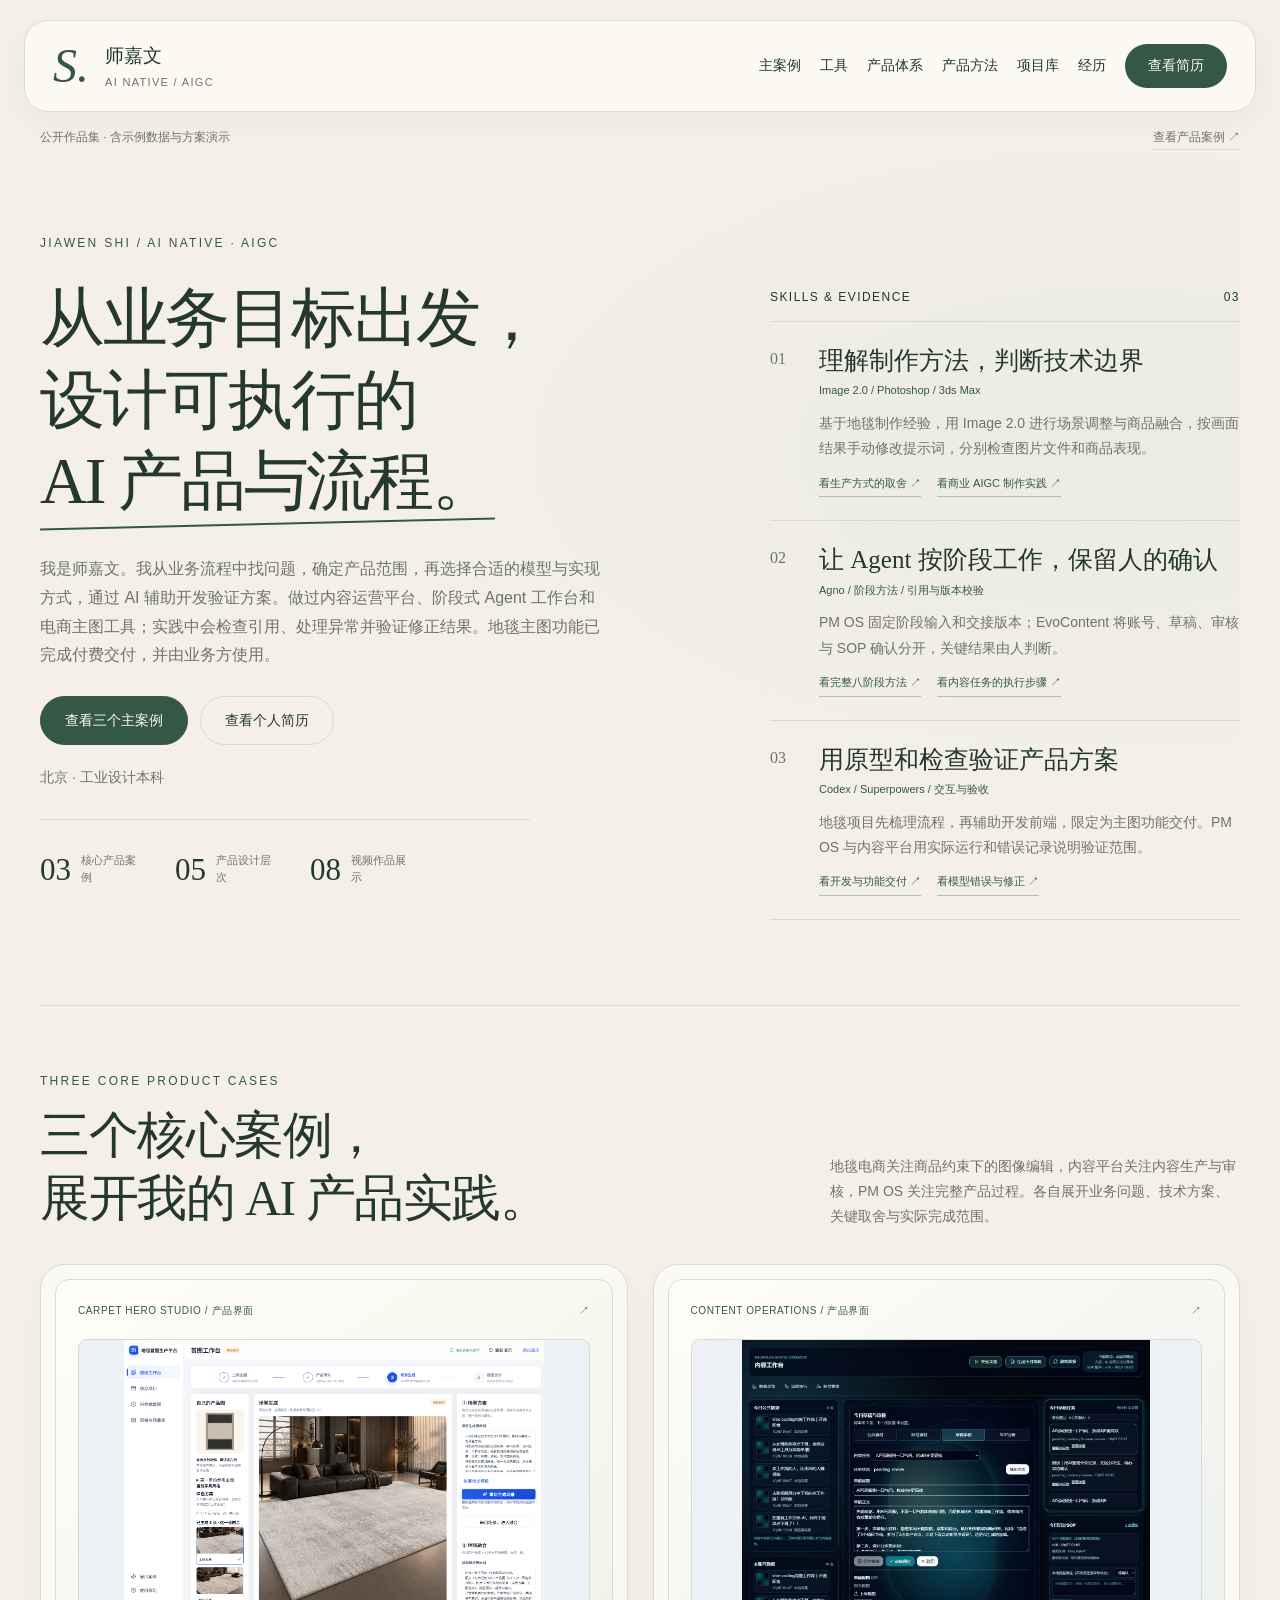
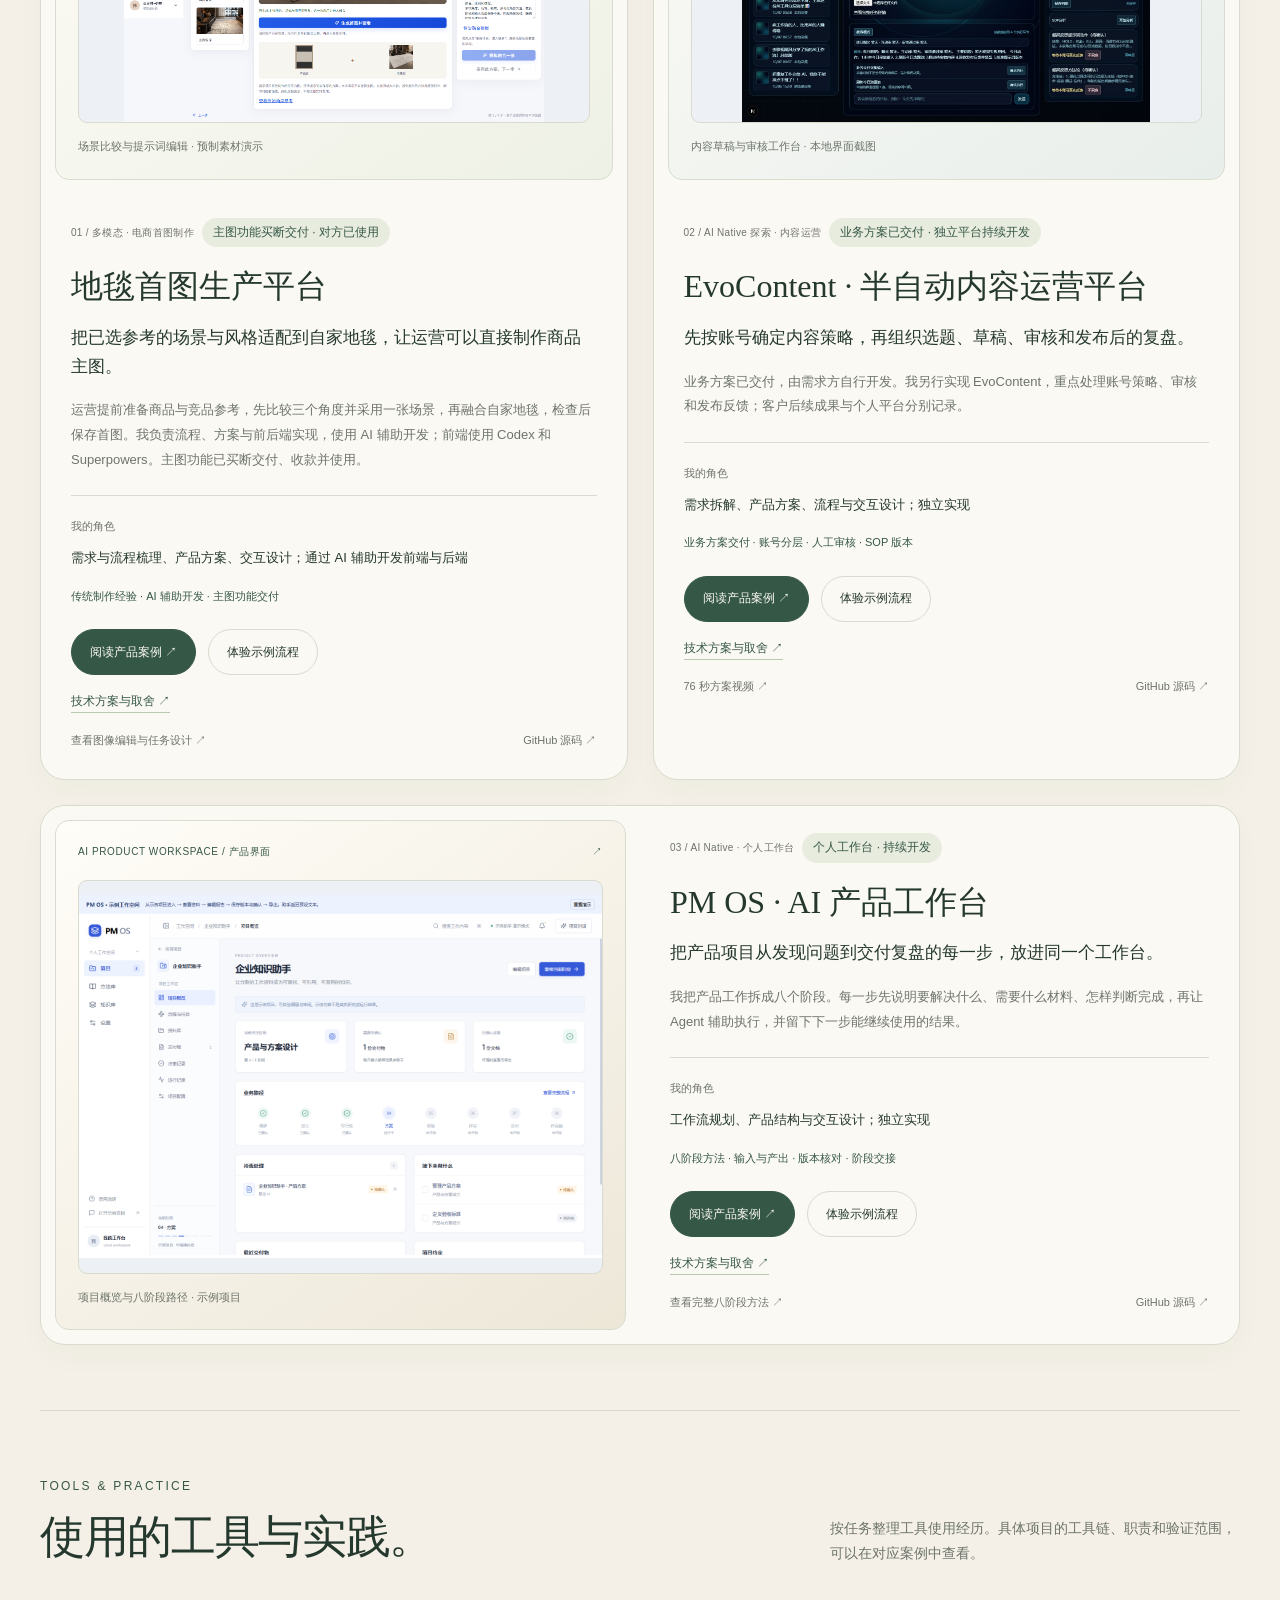
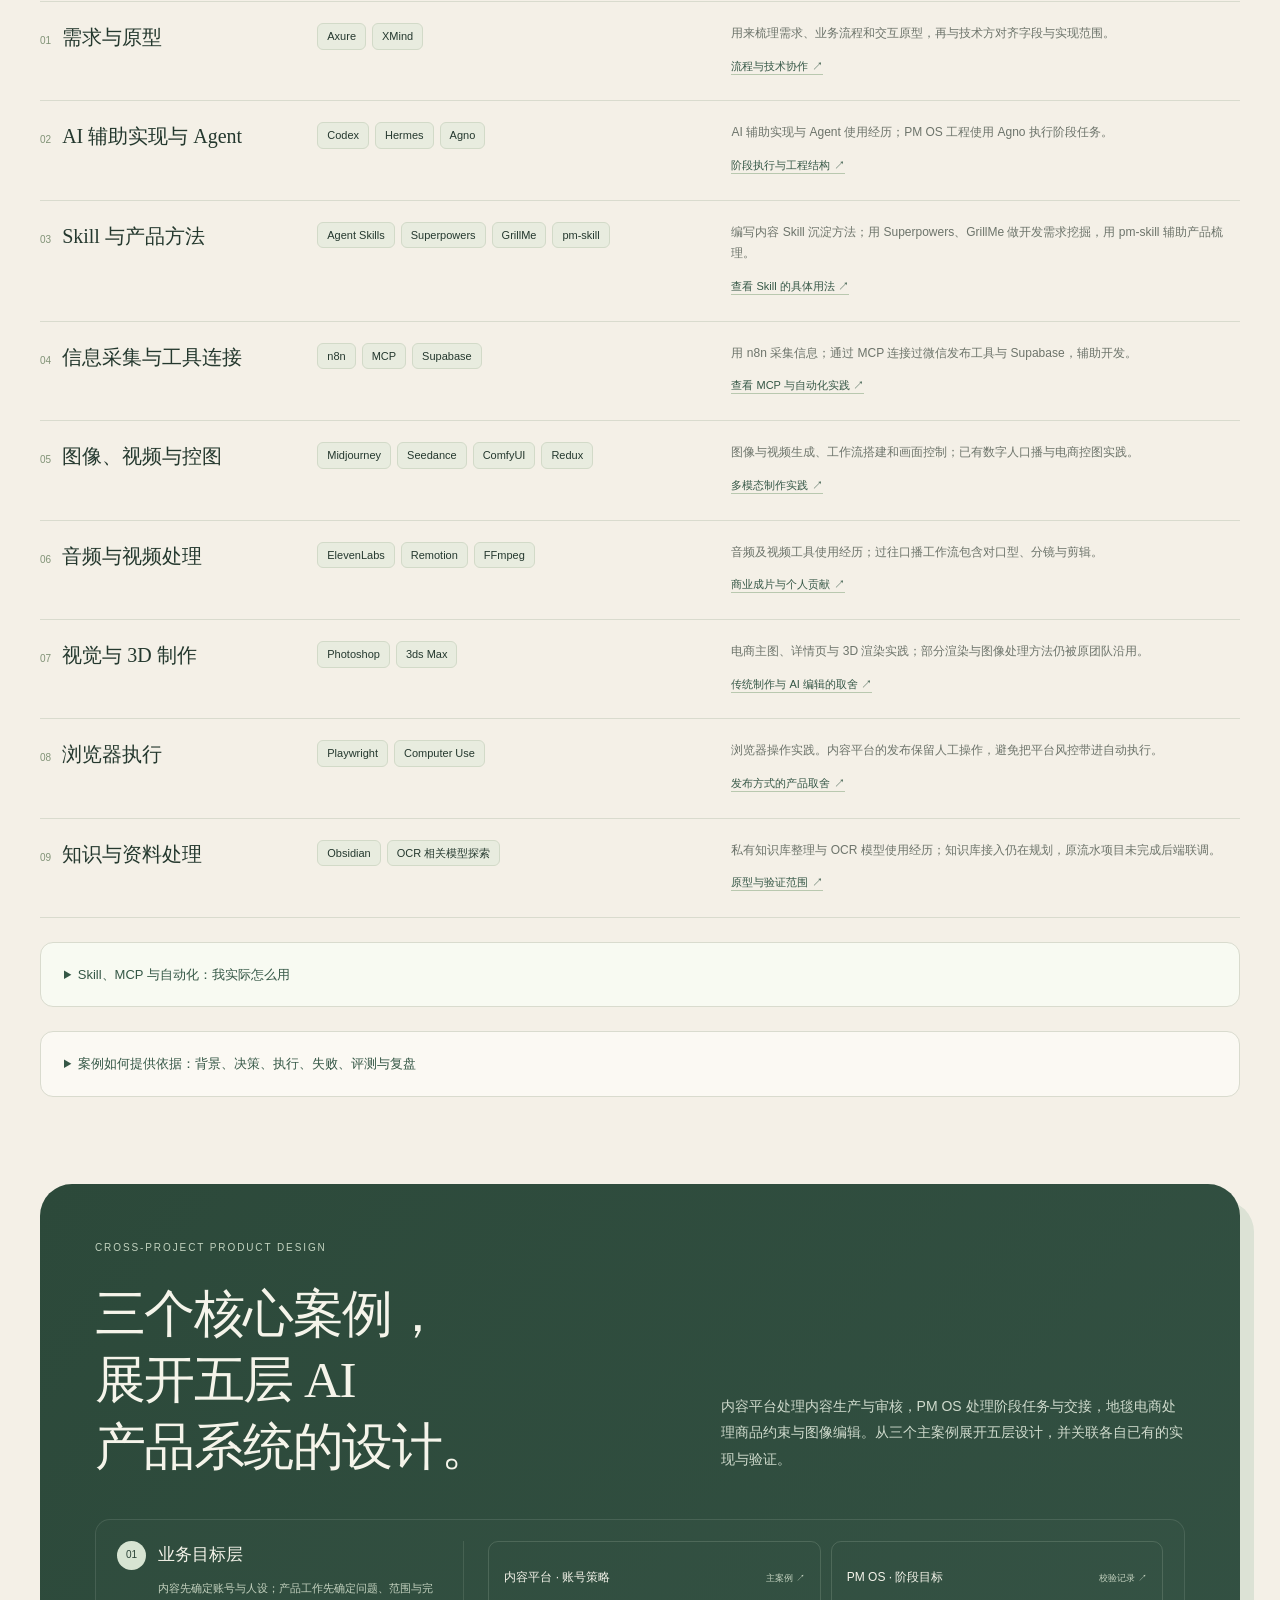
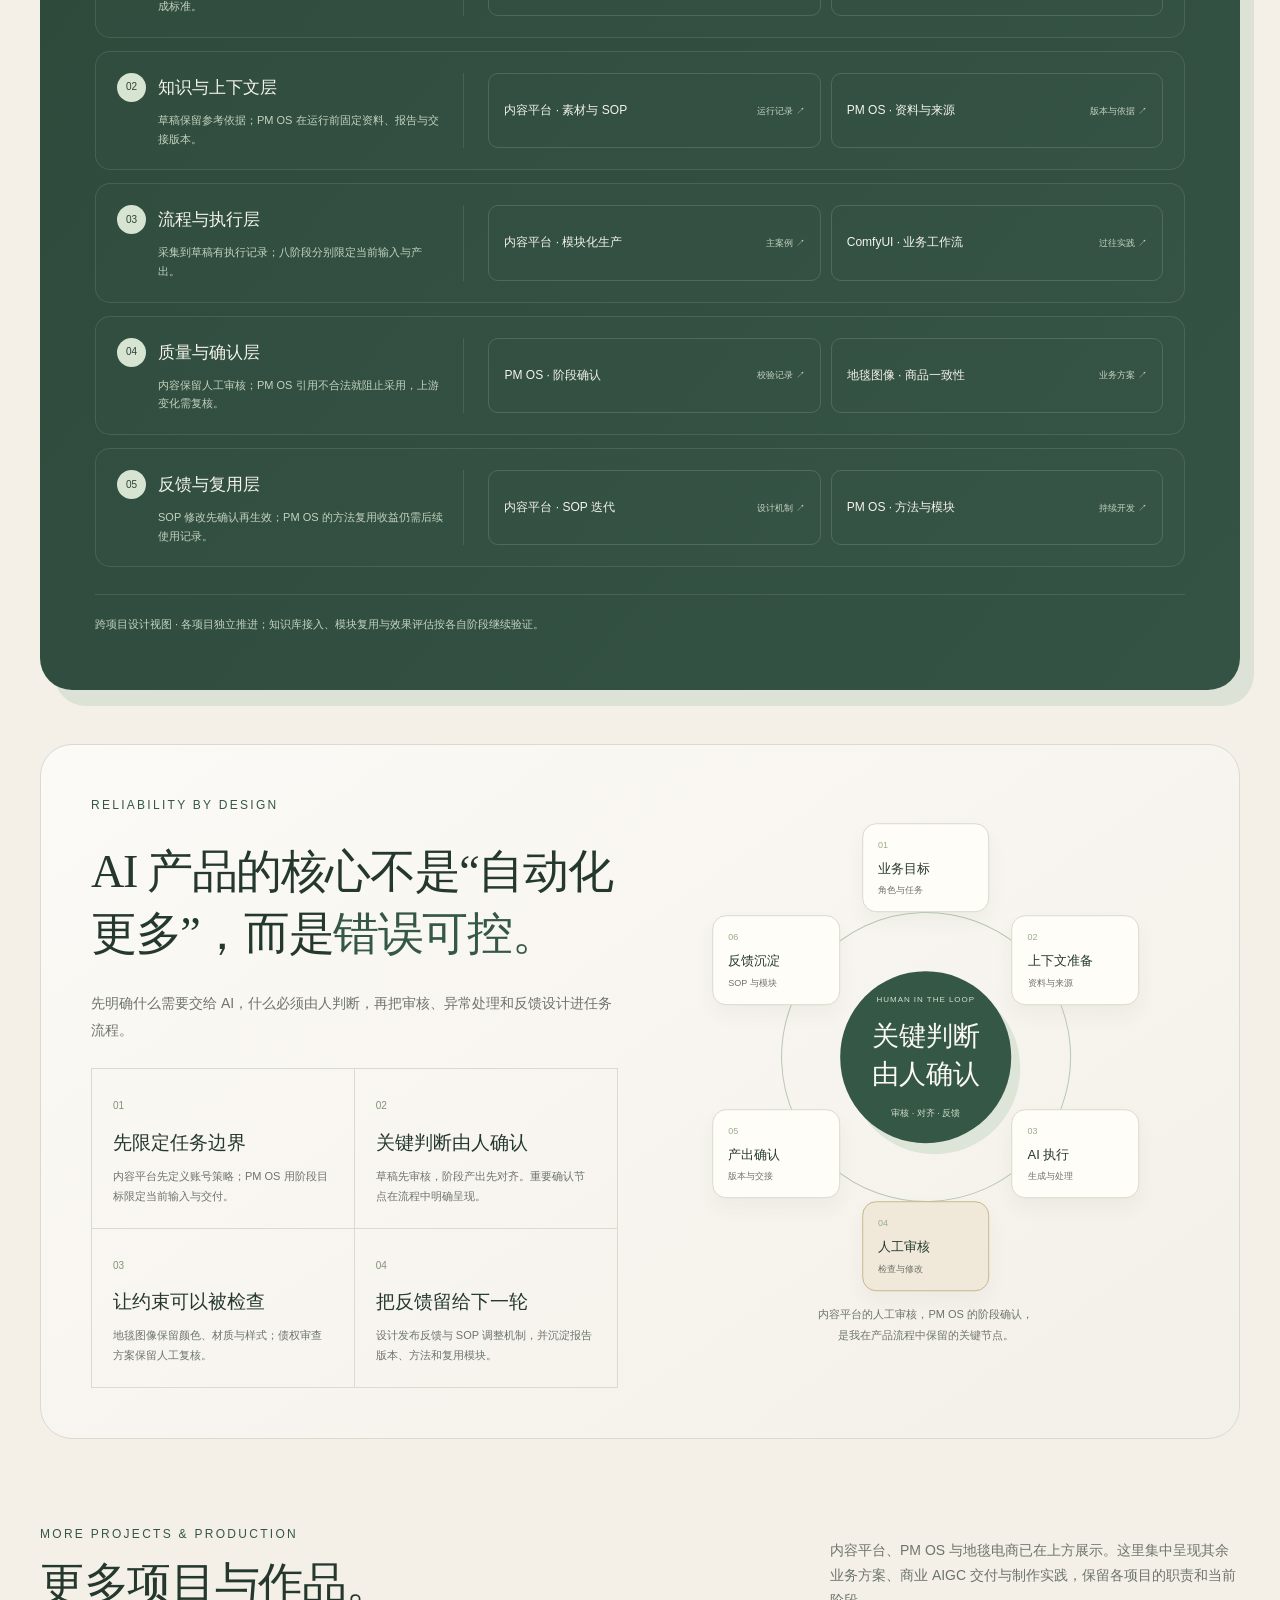
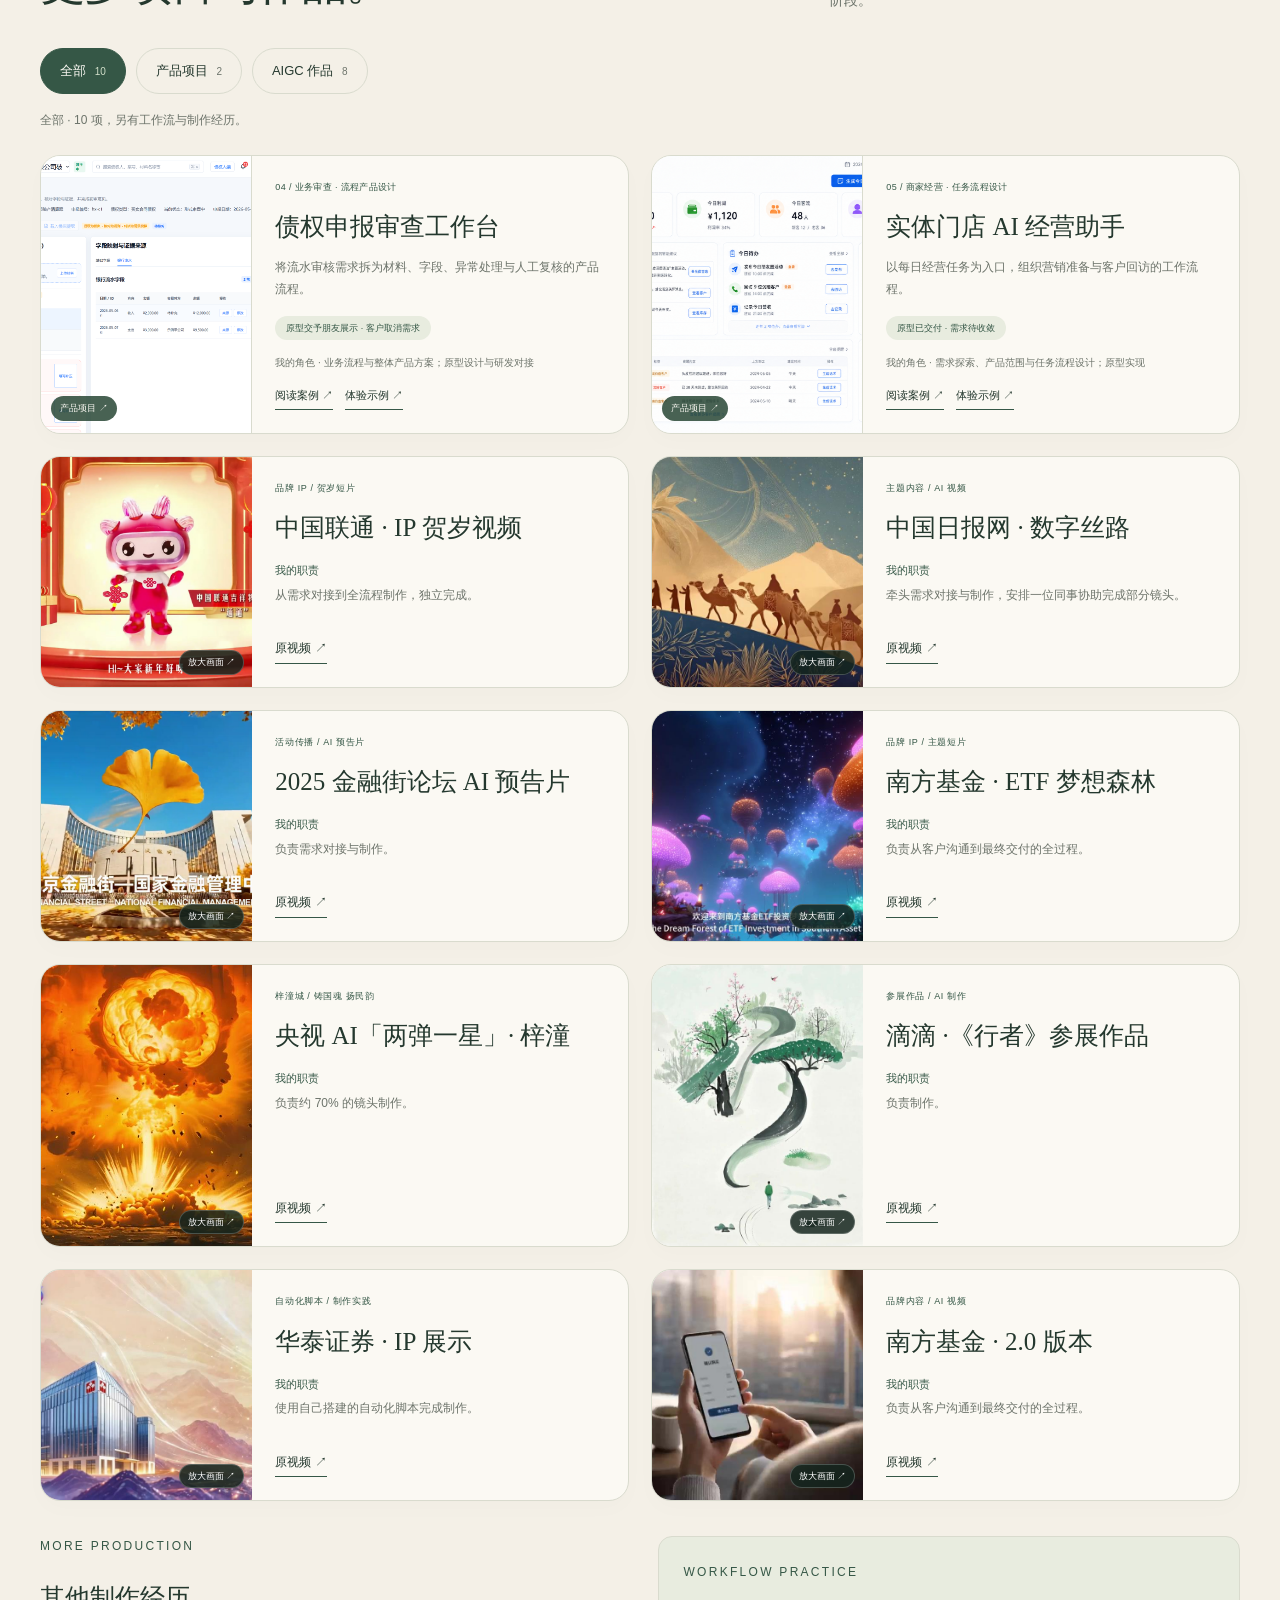
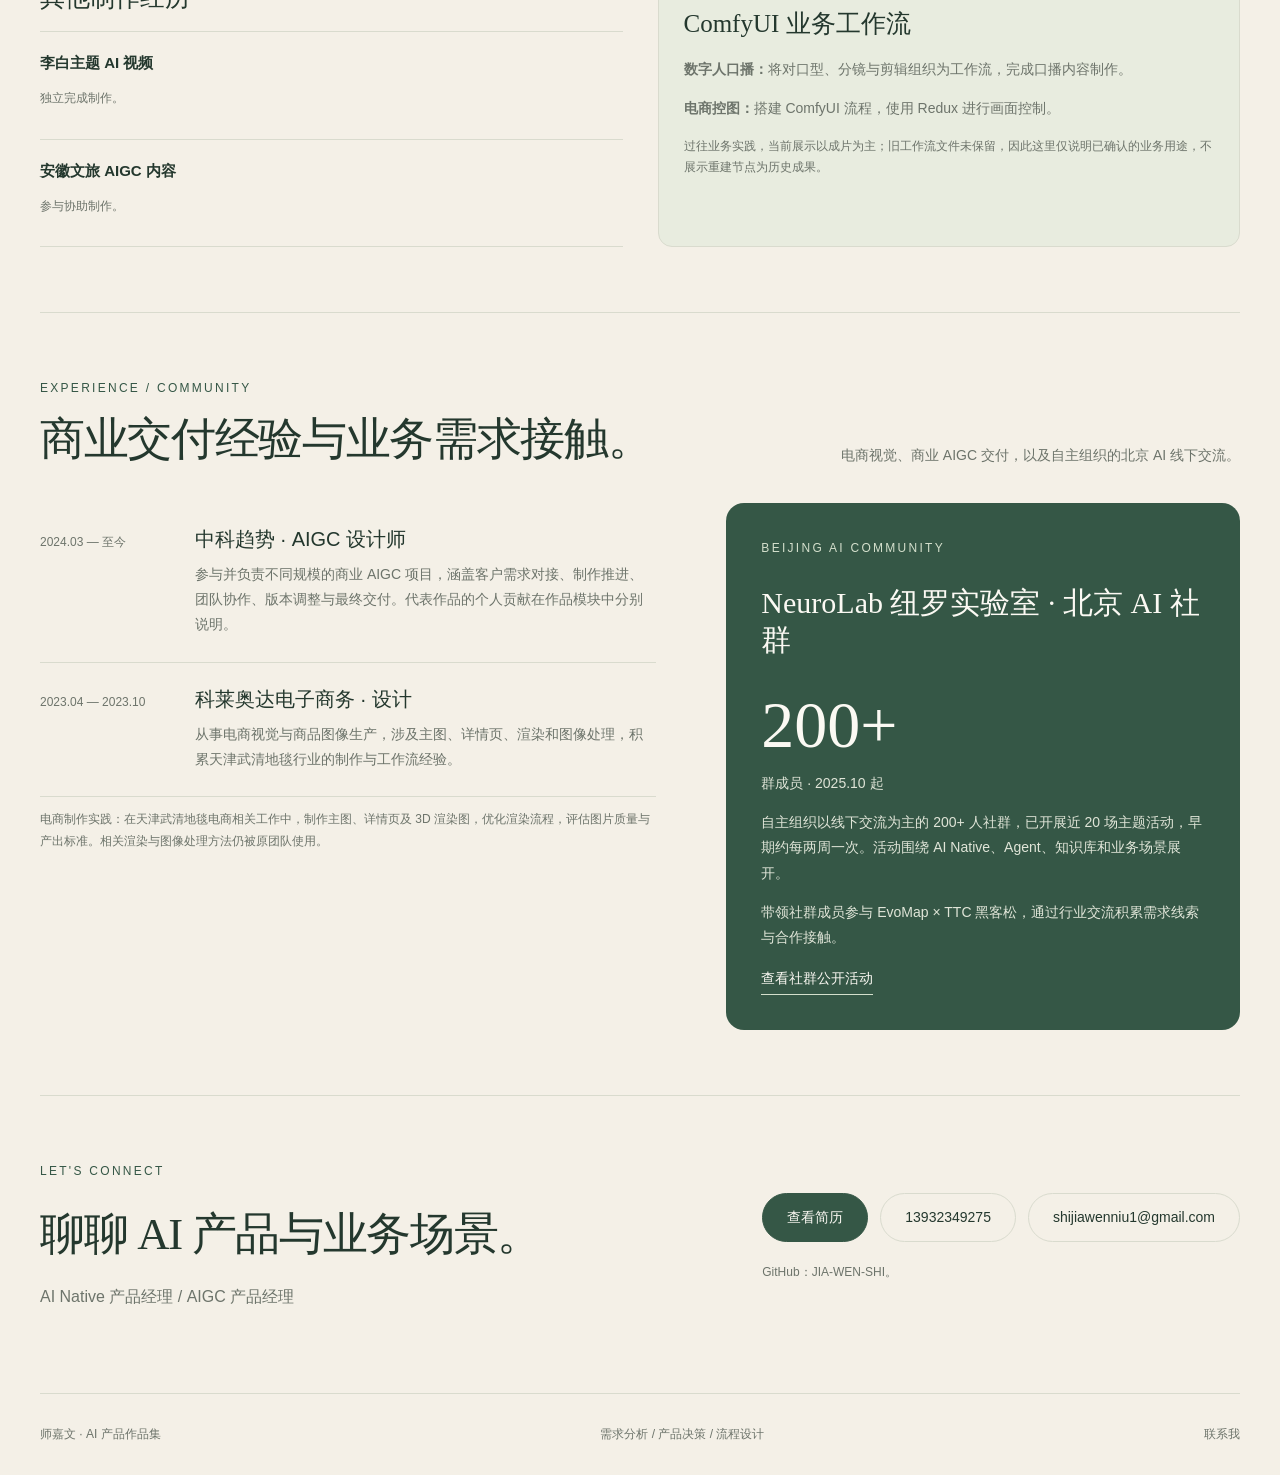
==== index.html @ f021f1a0 "Lead portfolio with carpet, content operations, then PM OS" ====
<!doctype html>
<html lang="zh-CN">
<head>
  <meta charset="UTF-8">
  <meta name="viewport" content="width=device-width, initial-scale=1">
  <meta name="description" content="师嘉文的 AI Native / AIGC 产品作品集：需求分析、产品决策、人机协作流程与阶段交付。">
  <title>师嘉文 · AI Native / AIGC 产品作品集</title>
  <link rel="icon" type="image/svg+xml" href="data:image/svg+xml,%3Csvg xmlns='http://www.w3.org/2000/svg' viewBox='0 0 40 40'%3E%3Crect width='40' height='40' rx='10' fill='%232f4b3e'/%3E%3Ctext x='20' y='28' font-size='27' text-anchor='middle' fill='%23f6f2e9'%3ES%3C/text%3E%3C/svg%3E">
  <link rel="stylesheet" href="styles.css?v=20261008-02">
  <link rel="stylesheet" href="home-layout.css?v=20261012-resume-inline-12">
  <script defer src="content.js?v=20261012-project-order-13"></script>
  <script defer src="app.js?v=20261012-project-order-13"></script>
</head>
<body>
  <a class="skip" href="#main">跳到正文</a>
  <header class="site-header">
    <a href="#home" class="brand" aria-label="师嘉文作品集首页"><span class="brand-mark">S.</span><span><strong>师嘉文</strong><small>AI NATIVE / AIGC</small></span></a>
    <nav aria-label="主导航"><a href="#featured">主案例</a><a href="#tools">工具</a><a href="#system">产品体系</a><a href="#method">产品方法</a><a href="#projects">项目库</a><a href="#about">经历</a><a class="nav-resume" href="#resume">查看简历</a></nav>
  </header>
  <div class="draft-bar"><span>公开作品集 · 含示例数据与方案演示</span><a href="#featured">查看产品案例 ↗</a></div>
  <main id="main" tabindex="-1"></main>
  <footer class="site-footer"><a href="#home">师嘉文 · AI 产品作品集</a><span>需求分析 / 产品决策 / 流程设计</span><a href="#contact">联系我</a></footer>
  <dialog id="image-dialog" aria-label="放大查看图片"><button class="dialog-close" type="button" aria-label="关闭图片">关闭</button><img alt=""><p></p></dialog>
</body>
</html>
---- styles.css ----
:root{--paper:#f4f0e7;--surface:#fbf9f3;--ink:#24382e;--green:#355746;--muted:#6d746b;--line:#d9dbce;--soft:#e8ecdf;--sand:#ded7c8;--amber:#775b2f;--serif:Georgia,'Times New Roman','Songti SC','STSong','SimSun',serif;--sans:Arial,'Microsoft YaHei','PingFang SC',sans-serif}*{box-sizing:border-box}html{scroll-behavior:smooth}body{margin:0;background:var(--paper);color:var(--ink);font-family:var(--sans);font-size:16px;line-height:1.8}a{color:inherit;text-decoration:none}button{font:inherit;cursor:pointer}a:focus-visible,button:focus-visible,summary:focus-visible{outline:3px solid #a57942;outline-offset:5px}img{display:block;width:100%}p{margin:0 0 1em}h1,h2,h3{margin:0;font-weight:500;line-height:1.25}h1,h2{font-family:var(--serif)}h1{font-size:clamp(38px,5.1vw,76px);letter-spacing:-.035em}h2{font-size:clamp(30px,3.5vw,46px);letter-spacing:-.03em}h3{font-size:22px}small{font-size:13px}.skip{position:absolute;top:-80px;left:20px;background:var(--green);color:white;padding:10px;z-index:20}.skip:focus{top:8px}.site-header{margin:20px auto 0;max-width:1360px;width:calc(100% - 48px);padding:18px 28px;border:1px solid var(--line);border-radius:24px;background:var(--surface);display:flex;justify-content:space-between;align-items:center;gap:24px}.brand{display:flex;align-items:center;gap:16px}.brand-mark{font-family:var(--serif);font-size:48px;font-style:italic;line-height:1;color:var(--green)}.brand strong{font-size:19px;font-weight:500}.brand small{display:block;letter-spacing:.12em;color:var(--muted);font-size:11px}.site-header nav{display:flex;align-items:center;gap:25px;font-size:14px}.site-header nav a:hover{color:var(--green);text-decoration:underline;text-underline-offset:6px}.nav-resume{background:var(--green);color:var(--surface)!important;border-radius:30px;padding:9px 23px}.draft-bar{max-width:1240px;width:calc(100% - 80px);margin:15px auto 0;display:flex;justify-content:space-between;gap:10px;color:var(--muted);font-size:12px}.draft-bar a{border-bottom:1px solid var(--line)}main{max-width:1240px;width:calc(100% - 80px);margin:auto}.hero{padding:83px 0 85px;display:grid;grid-template-columns:1.4fr 1fr;gap:100px}.eyebrow{font-size:12px;letter-spacing:.19em;color:var(--green);margin-bottom:24px;text-transform:uppercase}.hero h1 em{font-style:normal;position:relative}.hero h1 em:after{content:'';position:absolute;bottom:-8px;left:0;width:100%;height:2px;background:var(--green);transform:rotate(-1.4deg)}.hero-intro{max-width:570px;margin:32px 0 26px;color:var(--muted);font-size:16px}.hero-meta{font-size:14px;color:var(--muted);margin-top:20px}.actions{display:flex;flex-wrap:wrap;gap:12px}.button{display:inline-flex;align-items:center;justify-content:center;padding:11px 24px;min-height:46px;border-radius:30px;border:1px solid var(--line);background:transparent;color:var(--ink);font-size:14px}.button.primary{background:var(--green);color:var(--surface);border-color:var(--green)}.button:hover{background:var(--soft)}.button.primary:hover{background:#284736}.capabilities{padding-top:54px}.small-heading{display:flex;justify-content:space-between;border-bottom:1px solid var(--line);padding:0 0 13px;font-size:12px;letter-spacing:.12em}.capability{padding:23px 0;border-bottom:1px solid var(--line);display:grid;grid-template-columns:35px 1fr;gap:14px}.capability .num{font-family:var(--serif);color:var(--muted);font-size:16px}.capability h3{font-family:var(--serif);font-size:25px}.capability p{color:var(--muted);font-size:14px;line-height:1.8;margin:10px 0 0}.section{padding:65px 0;border-top:1px solid var(--line);scroll-margin-top:24px}.section-heading{display:flex;justify-content:space-between;align-items:end;gap:25px;margin-bottom:35px}.section-heading .eyebrow{margin-bottom:12px}.section-heading p{color:var(--muted);max-width:410px;font-size:14px;margin:0}.project-list{display:grid;gap:24px}.project-card{display:grid;grid-template-columns:1fr 1.05fr;border:1px solid var(--line);border-radius:20px;overflow:hidden;background:var(--surface);transition:box-shadow .2s}.project-card:hover{box-shadow:0 10px 32px #2f4b3e0b}.project-text{padding:32px 35px}.project-top{display:flex;flex-wrap:wrap;gap:12px;align-items:center;margin-bottom:20px;font-size:12px;color:var(--muted);letter-spacing:.1em}.project-stage{display:inline-block;letter-spacing:0;font-size:12px;border-radius:20px;background:var(--soft);color:var(--green);padding:4px 11px}.project-card h3{font-size:29px;font-family:var(--serif);margin-bottom:13px}.project-card .statement{font-size:16px}.project-card .role{color:var(--muted);font-size:13px;margin:20px 0 10px}.text-link{display:inline-block;font-size:14px;border-bottom:1px solid var(--green);padding-bottom:3px}.project-visual{display:flex;align-items:center;padding:38px;background:#e6eadf;border-left:1px solid var(--line);position:relative}.project-visual img{border-radius:9px;box-shadow:0 14px 40px #20382e1a;border:1px solid #d4dace}.project-visual .visual-label{position:absolute;bottom:9px;left:20px;font-size:11px;color:var(--muted)}.support-grid{display:grid;grid-template-columns:1fr 1fr;gap:24px;margin-top:24px}.support-card{border-top:1px solid var(--line);padding:26px 5px}.support-card h3{font-family:var(--serif);font-size:26px;margin:12px 0}.support-card p{color:var(--muted);font-size:14px}.practice-layout{display:grid;grid-template-columns:1fr 1.1fr;gap:65px}.practice-copy{color:var(--muted);margin-top:24px}.practice-tags{display:flex;flex-wrap:wrap;gap:8px;margin-top:25px}.practice-tags span{font-size:12px;padding:5px 11px;border:1px solid var(--line);border-radius:20px}.production-list{border-top:1px solid var(--line)}.production-row{display:flex;justify-content:space-between;gap:20px;padding:17px 0;border-bottom:1px solid var(--line);font-size:15px}.production-row span:last-child{font-size:12px;color:var(--muted);white-space:nowrap}.pending{border:1px dashed #b8c5ad;background:#edf0e5;padding:20px 24px;margin-top:24px;border-radius:12px;color:#50624b;font-size:14px}.pending .eyebrow{margin-bottom:7px;font-size:11px}.method-grid{display:grid;grid-template-columns:repeat(4,1fr);gap:28px;margin-top:36px}.method-item{border-top:1px solid var(--line);padding-top:20px}.method-item span{font-family:var(--serif);color:var(--muted)}.method-item h3{font-size:18px;margin:15px 0 12px}.method-item p{font-size:14px;color:var(--muted)}.about-grid{display:grid;grid-template-columns:1.2fr 1fr;gap:70px}.timeline-item{display:grid;grid-template-columns:135px 1fr;gap:20px;padding:24px 0;border-bottom:1px solid var(--line)}.timeline-item time{font-size:12px;color:var(--muted);padding-top:5px}.timeline-item h3{font-size:20px}.timeline-item p{color:var(--muted);font-size:14px;margin:10px 0 0}.community{background:var(--green);color:var(--surface);border-radius:18px;padding:35px}.community .eyebrow{color:#d4dfcc}.community h3{font-family:var(--serif);font-size:30px}.community .community-number{font-family:var(--serif);font-size:66px;line-height:1.4;margin-top:20px}.community p{font-size:14px;color:#e0e5d8}.community .text-link{border-color:#d4dfcc}.contact-layout{display:flex;justify-content:space-between;align-items:center;gap:40px}.contact-layout p{color:var(--muted);margin-top:20px}.site-footer{max-width:1240px;width:calc(100% - 80px);margin:0 auto;padding:30px 0;border-top:1px solid var(--line);display:flex;justify-content:space-between;gap:20px;font-size:12px;color:var(--muted)}.detail-hero{padding:65px 0 40px}.breadcrumb{font-size:13px;color:var(--muted);margin-bottom:35px}.detail-hero h1{font-size:clamp(36px,5vw,64px);max-width:950px}.detail-subtitle{font-family:var(--serif);font-size:clamp(23px,2.6vw,34px);margin:18px 0 30px;max-width:900px}.facts{display:grid;grid-template-columns:1fr 1.6fr;gap:20px;border-top:1px solid var(--line);padding-top:22px;max-width:950px}.fact small{display:block;color:var(--muted);margin-bottom:7px}.fact p{font-size:14px}.case-grid{display:grid;grid-template-columns:200px 1fr;gap:55px;padding:30px 0 60px}.case-nav{align-self:start;position:sticky;top:28px}.case-nav a{display:block;font-size:13px;color:var(--muted);padding:9px 0}.case-nav a:hover{color:var(--green)}.case-section{padding:32px 0;border-top:1px solid var(--line);scroll-margin-top:20px}.case-section h2{font-size:32px;margin-bottom:23px}.case-section p{color:var(--muted)}.case-section .eyebrow{font-size:11px;margin-bottom:15px}.decision{display:grid;grid-template-columns:40px 1fr;gap:18px;padding:20px 0;border-bottom:1px solid var(--line)}.decision:last-child{border:0}.decision span{font-family:var(--serif);color:var(--muted)}.decision p{margin:0;color:var(--ink);font-size:15px}.flow{display:flex;flex-wrap:wrap;gap:10px;margin:25px 0}.flow-step{flex:1 1 130px;padding:18px 15px;background:var(--soft);border-radius:10px;font-size:14px}.flow-step small{display:block;color:var(--muted);margin-bottom:8px}.image-button{padding:0;border:1px solid var(--line);border-radius:12px;overflow:hidden;width:100%;background:var(--surface)}.caption{font-size:12px!important;margin-top:12px;color:var(--muted)}.gap-list{list-style:none;padding:0;margin:0}.gap-list li{padding:14px 0;border-bottom:1px solid var(--line);font-size:14px;display:flex;gap:12px}.gap-list li:before{content:'＋';color:var(--green)}.page-heading{padding:65px 0 40px}.page-heading p{color:var(--muted);margin-top:22px;max-width:800px}.resume-layout{display:grid;grid-template-columns:1.8fr 1fr;gap:65px;padding-bottom:60px}.resume-section{padding:28px 0;border-top:1px solid var(--line)}.resume-section h2{font-size:29px;margin-bottom:22px}.resume-section h3{font-size:20px}.resume-section p{color:var(--muted);font-size:15px}.resume-aside{align-self:start;background:var(--surface);border:1px solid var(--line);border-radius:15px;padding:26px}.skill-group{margin:18px 0}.skill-group strong{font-weight:500;display:block}.skill-group p{font-size:13px;color:var(--muted);margin-top:7px}.materials-group{display:grid;grid-template-columns:260px 1fr;gap:45px;padding:30px 0;border-top:1px solid var(--line)}.materials-group h2{font-family:var(--serif);font-size:26px}.materials-group p{font-size:13px;color:var(--muted);margin-top:15px}dialog{border:1px solid var(--line);border-radius:15px;background:var(--surface);color:var(--ink);width:min(1200px,94vw);padding:22px;max-height:90vh;overflow:auto}dialog::backdrop{background:#15261bc0}.dialog-close{float:right;border:1px solid var(--line);border-radius:20px;background:transparent;padding:6px 16px;margin-bottom:15px}dialog img{clear:both}dialog p{font-size:13px;margin-top:15px}.empty-figure{padding:50px;background:var(--soft);font-family:var(--serif);font-size:24px;border-radius:12px;text-align:center}.no-print{display:block}
main:focus{outline:none}.support-card:only-child{grid-column:1 / -1}
.project-evidence{font-size:13px;color:var(--green);margin:14px 0 18px;line-height:1.7}.interview-entry{display:flex;justify-content:space-between;align-items:center;gap:22px;padding:22px 26px;margin-bottom:24px;background:var(--soft);border:1px solid var(--line);border-radius:16px}.interview-entry strong{font-family:var(--serif);font-size:23px;font-weight:500}.interview-entry p{color:var(--muted);font-size:13px;margin:6px 0 0}.interview-entry .button{flex-shrink:0}.demo-guide{background:var(--surface);border:1px solid var(--line);border-radius:14px;padding:25px 28px;margin-top:26px}.demo-guide h3{font-family:var(--serif);font-size:25px;margin-bottom:12px}.demo-guide ol{padding-left:24px;font-size:14px;line-height:2}.demo-guide .demo-scope{border-top:1px solid var(--line);padding-top:14px;margin:18px 0 0;font-size:12px;color:var(--green)}.video-showcase{margin:0 auto 38px;max-width:1000px;scroll-margin-top:24px}.video-showcase h2{font-size:34px}.video-showcase>p{margin:15px 0 24px;color:var(--muted);font-size:14px}.video-showcase video{display:block;width:100%;height:auto;aspect-ratio:1280/752;background:#040d1b;border:1px solid var(--line);border-radius:13px}.video-showcase figcaption{font-size:12px;color:var(--muted);margin-top:14px}.video-chapters{display:flex;flex-wrap:wrap;gap:10px 25px;margin-top:15px;font-size:12px;color:var(--green)}.validation-plan{margin-top:23px;padding:23px 26px;background:var(--soft);border-radius:12px}.validation-plan h3{font-size:20px}.validation-plan ul{padding-left:20px;margin:12px 0 0;font-size:14px}.validation-plan li{margin:10px 0}
@media(max-width:720px){.interview-entry{align-items:start;flex-direction:column;padding:20px}.demo-guide{padding:20px}.video-showcase h2{font-size:28px}.video-showcase{margin-bottom:25px}.validation-plan{padding:20px}}
@media(max-width:1050px){.hero{gap:45px;padding-top:60px;grid-template-columns:minmax(0,1.25fr) minmax(0,1fr)}.site-header nav{gap:15px}.project-text{padding:28px}.project-visual{padding:25px}.about-grid{gap:35px}.timeline-item{grid-template-columns:110px 1fr}.case-grid{grid-template-columns:160px 1fr;gap:30px}.method-grid{grid-template-columns:1fr 1fr}.resume-layout{gap:30px}}
@media(max-width:900px){.hero{grid-template-columns:1fr;gap:36px}.capabilities{padding-top:0}.hero h1{font-size:clamp(38px,6.3vw,57px)}}
@media(max-width:720px){main,.draft-bar,.site-footer{width:calc(100% - 36px)}.site-header{width:calc(100% - 24px);padding:16px 18px;border-radius:18px;align-items:start;flex-direction:column;gap:15px}.brand-mark{font-size:38px}.site-header nav{width:100%;justify-content:space-between;gap:8px;flex-wrap:wrap;font-size:12px}.nav-resume{padding:5px 12px}.hero{grid-template-columns:1fr;gap:36px;padding:48px 0}.hero h1{font-size:46px}.hero-intro{margin-top:27px}.capabilities{padding-top:0}.section{padding:42px 0}.section-heading{display:block}.section-heading p{margin-top:20px}.project-card{grid-template-columns:1fr}.project-text{padding:25px}.project-visual{padding:24px 25px 32px;border-left:0;border-top:1px solid var(--line)}.project-card h3{font-size:27px}.support-grid,.practice-layout,.about-grid,.resume-layout{grid-template-columns:1fr;gap:28px}.method-grid{gap:20px}.contact-layout{display:block}.contact-layout .actions{margin-top:25px}.site-footer{flex-wrap:wrap}.timeline-item{grid-template-columns:90px 1fr;gap:15px}.detail-hero{padding-top:38px}.detail-hero h1{font-size:39px}.facts{grid-template-columns:1fr}.case-grid{grid-template-columns:1fr;gap:18px;padding-top:0}.case-nav{position:static;display:flex;flex-wrap:wrap;gap:6px 20px;padding-bottom:20px}.case-nav a{padding:3px 0}.case-section h2{font-size:29px}.materials-group{grid-template-columns:1fr;gap:10px}.production-row{font-size:14px}.page-heading{padding-top:40px}.resume-aside{padding:22px}}
@media(prefers-reduced-motion:reduce){html{scroll-behavior:auto}.project-card{transition:none}}
@media print{body{background:white;color:#222;font-size:11pt}.site-header,.draft-bar,.site-footer,.no-print,.resume-aside .button{display:none}main{width:100%;max-width:none}.page-heading{padding:15px 0}.page-heading h1{font-size:30pt}.resume-layout{display:block}.resume-section{padding:14px 0;break-inside:avoid}.resume-aside{border:none;padding:0}.resume-section h2{font-size:18pt}.timeline-item{padding:12px 0}.pending{background:transparent}.project-stage{background:transparent;border:1px solid #bbb}}

.aigc-intro{max-width:440px}.aigc-intro>p{max-width:none}.aigc-gallery{display:grid;grid-template-columns:repeat(3,minmax(0,1fr));gap:24px}.aigc-card{min-width:0;display:flex;flex-direction:column;background:var(--surface);border:1px solid var(--line);border-radius:16px;overflow:hidden}.aigc-image{display:block;position:relative;width:100%;border:0;padding:0;background:#14251e;aspect-ratio:16/9;overflow:hidden}.aigc-image img{height:100%;width:100%;object-fit:contain}.aigc-image span{position:absolute;right:12px;bottom:12px;border:1px solid #ffffff35;background:#14251ed9;color:#fff;border-radius:20px;padding:3px 10px;font-size:11px}.aigc-body{padding:22px;display:flex;flex-direction:column;flex:1}.aigc-body .eyebrow{font-size:10px;letter-spacing:.07em;margin-bottom:12px}.aigc-body h3{font-family:var(--serif);font-size:23px;line-height:1.4}.aigc-contribution{font-size:13px;line-height:1.8;color:var(--muted);margin:17px 0 20px}.aigc-contribution strong{display:block;font-size:11px;font-weight:500;color:var(--green);margin-bottom:4px}.aigc-body>.text-link{align-self:start;margin-top:auto;font-size:12px}.aigc-notes{display:grid;grid-template-columns:1fr 1fr;gap:35px;margin-top:35px}.aigc-notes h3{font-family:var(--serif);font-size:25px;margin-bottom:18px}.workflow-note{border:1px solid var(--line);background:var(--soft);border-radius:14px;padding:25px}.workflow-note>p{font-size:14px;color:var(--muted)}.workflow-note>p:last-child{margin-bottom:0}
@media(max-width:1050px){.aigc-gallery{grid-template-columns:repeat(2,minmax(0,1fr));gap:20px}}
@media(max-width:720px){.aigc-notes{grid-template-columns:1fr;gap:24px}.aigc-intro{margin-top:22px}}
@media(max-width:560px){.aigc-gallery{grid-template-columns:1fr}.aigc-body{padding:22px}.aigc-body h3{font-size:24px}}

.aigc-dialog img{width:auto;max-width:100%;max-height:63vh;object-fit:contain;margin:0 auto}
---- home-layout.css ----
/* Home presentation: core cases, product design layers and supporting work. */
.site-header{position:sticky;top:12px;z-index:10;box-shadow:0 10px 32px #24382e0a;background:#fbf9f3f5}
.site-header nav{gap:19px}
.hero{position:relative;gap:72px;background:radial-gradient(ellipse at 89% 35%,#dfe6d96b,transparent 48%)}
.hero-proof{display:flex;gap:32px;border-top:1px solid var(--line);padding-top:22px;margin-top:28px;max-width:490px}
.hero-proof>div{display:flex;align-items:center;gap:10px}
.hero-proof strong{font-family:var(--serif);font-weight:400;font-size:31px}
.hero-proof span{font-size:11px;color:var(--muted);line-height:1.6;max-width:62px}
.featured-section,.project-library,.workflow-note{scroll-margin-top:118px}
.featured-section .section-heading h2{font-size:clamp(33px,4vw,50px)}
.featured-grid{display:grid;grid-template-columns:repeat(2,minmax(0,1fr));gap:25px}
.featured-card{min-width:0;border:1px solid var(--line);border-radius:25px;background:var(--surface);overflow:hidden;box-shadow:0 12px 28px #24382e07;transition:transform .2s,box-shadow .2s}
.featured-card:hover{transform:translateY(-3px);box-shadow:0 18px 38px #24382e12}
.feature-diagram{display:block;margin:14px;padding:22px;border:1px solid #d8ddcf;border-radius:14px;background:linear-gradient(145deg,#fffdf8,#eef1e6);color:var(--ink)}
.featured-card:nth-child(2) .feature-diagram{background:linear-gradient(145deg,#fffdf8,#e8eeea)}
.diagram-title{display:flex;justify-content:space-between;gap:10px;font-size:10px;letter-spacing:.06em;color:var(--green);margin-bottom:19px}
.diagram-title>span:last-child{font-size:17px;line-height:1}
.feature-body{padding:24px 30px 28px}
.feature-body .project-top{font-size:10px;letter-spacing:.03em;gap:8px;margin-bottom:18px}
.feature-body h3{font-family:var(--serif);font-size:clamp(25px,2.5vw,33px);line-height:1.35;margin-bottom:15px}
.feature-statement{font-size:17px;line-height:1.7;margin-bottom:17px}
.feature-summary{font-size:13px;color:var(--muted);line-height:1.9}
.feature-role{border-top:1px solid var(--line);padding-top:15px;margin-top:23px}
.feature-role small{font-size:11px;color:var(--muted)}
.feature-role p{font-size:13px;margin:6px 0 0}
.feature-evidence{font-size:11px;color:var(--green);margin:17px 0 23px}
.feature-body .button{font-size:12px;padding:10px 18px}
.feature-foot{display:flex;justify-content:space-between;gap:14px;margin-top:18px;font-size:11px;color:var(--muted)}
.feature-foot a:hover{text-decoration:underline;text-underline-offset:4px}
.system-panel{padding:55px;border-radius:32px;margin:22px 0 30px;background:linear-gradient(130deg,#2c493a,#355345);color:#f5f4ea;scroll-margin-top:118px;box-shadow:14px 16px 0 #dce2d5}
.system-heading{display:grid;grid-template-columns:1.25fr 1fr;gap:45px;align-items:end;margin-bottom:38px}
.system-panel .eyebrow{color:#c2d2bf;font-size:10px}
.system-panel h2{font-size:clamp(33px,4vw,54px);line-height:1.3}
.system-heading>p{color:#d0dbcd;font-size:14px;line-height:1.9;margin:0 0 8px}
.system-layers{display:grid;gap:13px}
.system-layer{display:grid;grid-template-columns:minmax(220px,.85fr) 1.65fr;gap:24px;border:1px solid #c2d2bf26;border-radius:15px;padding:21px;background:#ffffff03}
.layer-intro{border-right:1px solid #c2d2bf26;padding-right:20px}
.layer-intro>div{display:flex;gap:12px;align-items:center}
.layer-number{display:inline-flex;align-items:center;justify-content:center;width:29px;height:29px;border-radius:50%;background:#d7e4d2;color:#294235;font-size:10px;flex-shrink:0}
.layer-intro h3{font-size:17px;font-weight:500}
.layer-intro p{font-size:11px;color:#c4d2bf;line-height:1.7;margin:9px 0 0 41px}
.layer-links{display:grid;grid-template-columns:repeat(2,minmax(0,1fr));gap:10px;align-items:stretch}
.layer-links>a{display:flex;gap:10px;align-items:center;justify-content:space-between;border:1px solid #c2d2bf30;border-radius:10px;padding:15px;transition:background .2s}
.layer-links>a:hover{background:#ffffff0d}
.layer-links strong{font-size:12px;font-weight:500}
.layer-links span{font-size:9px;color:#c4d2bf;white-space:nowrap}
.system-scope{font-size:11px;color:#c4d2bf;border-top:1px solid #c2d2bf26;padding-top:20px;margin:27px 0 0}
.reliability-panel{display:grid;grid-template-columns:1fr 1fr;gap:45px;align-items:center;margin:54px 0 35px;padding:50px;border:1px solid var(--line);border-radius:32px;background:linear-gradient(145deg,#fcfaf6,#f3f0e9);scroll-margin-top:118px}
.method-copy h2{font-size:clamp(33px,3.6vw,48px);line-height:1.35}
.method-conclusion{white-space:nowrap}
.method-copy h2 em{font-style:normal;color:var(--green);display:inline}
.method-copy>p{font-size:14px;color:var(--muted);line-height:1.9;margin-top:25px}
.principle-grid{display:grid;grid-template-columns:1fr 1fr;margin-top:25px;border-top:1px solid var(--line);border-left:1px solid var(--line)}
.principle-grid>article{padding:21px;border-right:1px solid var(--line);border-bottom:1px solid var(--line)}
.principle-grid small{font-size:10px;color:#819377}
.principle-grid h3{font-family:var(--serif);font-size:19px;margin:12px 0}
.principle-grid p{font-size:11px;color:var(--muted);line-height:1.8;margin-bottom:0}
.loop-figure{min-width:0}
.control-loop{width:100%;max-width:440px;aspect-ratio:1;margin:0 auto;position:relative}
.loop-ring{position:absolute;inset:17%;border:1px solid #b8c8b3;border-radius:50%;transform:rotate(20deg)}
.loop-ring:before,.loop-ring:after{content:'↻';position:absolute;color:var(--green);font-size:22px;line-height:1;background:#f7f4ed;border-radius:50%}
.loop-ring:before{left:2%;top:19%;transform:rotate(-20deg)}
.loop-ring:after{right:2%;bottom:19%;transform:rotate(160deg)}
.loop-center{position:absolute;left:50%;top:50%;transform:translate(-50%,-50%);width:39%;aspect-ratio:1;display:flex;flex-direction:column;align-items:center;justify-content:center;text-align:center;border-radius:50%;background:var(--green);color:var(--surface);box-shadow:9px 11px 0 #dde5d8}
.loop-center small{font-size:8px;letter-spacing:.12em;color:#d3dfcb}
.loop-center strong{font-family:var(--serif);font-weight:400;font-size:27px;line-height:1.4;margin:11px 0}
.loop-center span{font-size:9px;color:#d3dfcb}
.loop-node{position:absolute;transform:translate(-50%,-50%);width:29%;padding:13px 15px;border:1px solid var(--line);border-radius:14px;background:#fffdf7;box-shadow:0 10px 20px #24382e0c}
.loop-node small{display:block;font-size:9px;color:#9aac90;margin-bottom:7px}
.loop-node strong{display:block;font-size:13px;font-weight:500;line-height:1.4}
.loop-node span{display:block;font-size:9px;color:var(--muted);margin-top:4px}
.loop-node-1{left:50%;top:7%}.loop-node-2{left:84%;top:28%}.loop-node-3{left:84%;top:72%}.loop-node-4{left:50%;top:93%}.loop-node-5{left:16%;top:72%}.loop-node-6{left:16%;top:28%}
.loop-human{background:#f0e9d9;border-color:#c8b88d}
.loop-caption{text-align:center;font-size:11px;color:var(--muted);line-height:1.9;margin:27px 0 0}
.project-library{border-top:0;padding-top:50px}
.library-toolbar{scroll-margin-top:125px;margin-bottom:24px}
.library-filters{display:flex;flex-wrap:wrap;gap:10px}
.library-filters button{border:1px solid var(--line);border-radius:30px;padding:10px 19px;background:transparent;font-size:13px;color:var(--ink)}
.library-filters button span{font-size:10px;margin-left:5px;color:var(--muted)}
.library-filters button[aria-pressed=true]{background:var(--green);color:var(--surface);border-color:var(--green)}
.library-filters button[aria-pressed=true] span{color:#d1dec9}
.library-count{font-size:12px;color:var(--muted);margin:16px 0 0}
.library-grid{display:grid;grid-template-columns:repeat(2,minmax(0,1fr));gap:22px}
.library-card{min-width:0;border:1px solid var(--line);border-radius:20px;overflow:hidden;background:var(--surface);box-shadow:0 8px 22px #24382e04;transition:box-shadow .2s,transform .2s}
.library-card:hover{transform:translateY(-2px);box-shadow:0 12px 27px #24382e0c}
.library-product,.library-grid .aigc-card{display:grid;grid-template-columns:.72fr 1.28fr}
.library-thumb{position:relative;display:block;min-width:0;background:#e0e6d9;border-right:1px solid var(--line)}
.library-thumb img{height:100%;min-height:260px;object-fit:cover;object-position:center}
.library-thumb>span{position:absolute;bottom:12px;left:10px;font-size:9px;color:var(--surface);background:#294736d9;border-radius:20px;padding:4px 9px}
.library-body{padding:23px;display:flex;align-items:start;flex-direction:column}
.library-body .eyebrow{font-size:9px;letter-spacing:.04em;margin-bottom:14px}
.library-body h3{font-family:var(--serif);font-size:25px;line-height:1.4;margin-bottom:13px}
.library-statement{font-size:12px;color:var(--muted);margin-bottom:15px}
.library-body .project-stage{font-size:9px}
.library-role{font-size:10px;color:var(--muted);line-height:1.8;margin-top:14px}
.library-actions{display:flex;flex-wrap:wrap;gap:12px;margin-top:auto;padding-top:4px}
.library-actions .text-link{font-size:11px}
.library-grid .aigc-image{height:100%;aspect-ratio:auto}
.library-grid .aigc-image img{object-fit:cover;min-height:230px}
.library-grid .aigc-image span{font-size:9px;padding:3px 8px;right:8px;bottom:12px}
.library-grid .aigc-body{padding:23px}
.library-grid .aigc-body h3{font-size:25px}
.library-grid .aigc-body .eyebrow{font-size:9px;margin-bottom:14px}
.library-grid .aigc-contribution{font-size:12px;margin-top:16px}
.library-card[hidden]{display:none!important}
@media(max-width:1100px){.site-header nav{gap:14px;font-size:12px}.system-panel{padding:38px}.system-heading{gap:28px}.system-layer{grid-template-columns:1fr 1.6fr;gap:17px;padding:18px}.layer-links>a{padding:12px;flex-wrap:wrap}.reliability-panel{padding:35px;gap:27px}.principle-grid>article{padding:16px}.loop-center strong{font-size:23px}.loop-node{padding:12px}.library-body,.library-grid .aigc-body{padding:19px}.library-body h3,.library-grid .aigc-body h3{font-size:23px}}
@media(max-width:950px){.hero{gap:38px}.hero-proof{gap:30px}.feature-diagram{padding:17px;margin:12px}.diagram-title{font-size:8px}.feature-body{padding:20px 24px 25px}.feature-summary{font-size:12px}.feature-body .button{padding:10px 14px}.system-layer{grid-template-columns:1fr}.layer-intro{border-right:0}.layer-intro p{margin-left:41px}.system-heading{grid-template-columns:1fr 1fr}.reliability-panel{grid-template-columns:1fr}.method-copy h2{max-width:680px}.loop-figure{padding:18px 0}.control-loop{max-width:440px}.loop-center strong{font-size:27px}.principle-grid p{font-size:12px}.library-product,.library-grid .aigc-card{grid-template-columns:.6fr 1.4fr}.library-body h3,.library-grid .aigc-body h3{font-size:21px}}
@media(max-width:720px){.site-header{position:static}.site-header nav{gap:8px}.hero-proof{gap:24px}.featured-grid{grid-template-columns:1fr}.feature-body{padding:25px}.feature-body h3{font-size:29px}.feature-diagram{padding:22px;margin:14px}.diagram-title{font-size:9px}.feature-summary{font-size:13px}.system-panel{padding:27px 23px;margin-top:16px;border-radius:23px;box-shadow:7px 9px 0 #dce2d5}.system-heading{grid-template-columns:1fr;gap:20px}.system-panel h2{font-size:36px}.system-heading>p{font-size:13px}.system-layer{padding:17px}.layer-links>a{gap:6px}.layer-links strong{font-size:11px}.system-scope{font-size:10px}.reliability-panel{padding:27px 22px;border-radius:23px;gap:15px}.method-copy h2{font-size:36px}.principle-grid h3{font-size:19px}.principle-grid p{font-size:11px}.loop-node{padding:12px}.loop-node strong{font-size:12px}.loop-center strong{font-size:23px}.loop-caption{margin-top:30px}.library-grid{grid-template-columns:1fr}.library-product,.library-grid .aigc-card{grid-template-columns:.7fr 1.3fr}.library-body h3,.library-grid .aigc-body h3{font-size:24px}.featured-section,.system-panel,.reliability-panel,.project-library,.library-toolbar,.workflow-note{scroll-margin-top:24px}}
@media(max-width:440px){.hero-proof{gap:17px}.hero-proof strong{font-size:29px}.hero-proof span{font-size:10px}.feature-body .project-top{gap:9px}.feature-body h3{font-size:27px}.diagram-title{font-size:8px}.system-panel h2,.method-copy h2{font-size:32px}.layer-links{grid-template-columns:1fr}.layer-links>a{padding:13px;flex-wrap:nowrap}.layer-intro p{font-size:10px;margin-left:0}.principle-grid>article{padding:14px}.principle-grid h3{font-size:17px}.loop-node{padding:10px;border-radius:11px}.loop-node small{font-size:8px;margin-bottom:5px}.loop-node strong{font-size:11px}.loop-node span{font-size:8px}.loop-center small{font-size:6px}.loop-center strong{font-size:20px;margin:8px 0}.loop-center span{font-size:8px}.library-product,.library-grid .aigc-card{grid-template-columns:1fr}.library-thumb{aspect-ratio:16/9;border-right:0}.library-thumb img{height:100%;min-height:0}.library-grid .aigc-image{height:auto;aspect-ratio:16/9}.library-grid .aigc-image img{object-fit:contain;min-height:0}.library-body,.library-grid .aigc-body{padding:23px}.library-filters button{font-size:12px;padding:9px 13px}}
@media(prefers-reduced-motion:reduce){.featured-card,.library-card,.layer-links>a{transition:none}.featured-card:hover,.library-card:hover{transform:none}}
@media print{.site-header{display:none}.system-panel{box-shadow:none}.featured-card,.library-card{box-shadow:none}}

/* Case depth: methods, decisions, outputs and their evidence scope. */
.case-nav{top:110px}.case-section{scroll-margin-top:112px}
.case-context{display:grid;grid-template-columns:repeat(3,minmax(0,1fr));gap:12px;margin-top:25px}
.case-context article{border:1px solid var(--line);border-radius:12px;padding:18px;background:var(--surface)}
.case-context small{color:var(--green);font-size:11px}.case-context p{font-size:13px;line-height:1.8;margin:9px 0 0}
.decision-stories{display:grid;gap:17px}.decision-story{border:1px solid var(--line);border-radius:14px;padding:25px;background:var(--surface)}
.decision-heading{display:flex;gap:15px;align-items:start;margin-bottom:19px}.decision-heading span{font-family:var(--serif);font-size:20px;color:#839579}.decision-heading h3{font-family:var(--serif);font-size:23px;line-height:1.45}
.decision-story dl{display:grid;grid-template-columns:90px minmax(0,1fr);gap:12px 18px;margin:0}.decision-story dt{font-size:12px;color:var(--green);padding-top:3px}.decision-story dd{margin:0;font-size:14px;color:var(--muted);line-height:1.9}
.lifecycle-heading{margin-bottom:24px}.lifecycle-heading h3{font-size:23px;font-weight:500;margin-bottom:12px}.lifecycle-heading p{font-size:13px}
.lifecycle-grid{display:grid;grid-template-columns:repeat(2,minmax(0,1fr));gap:17px}.lifecycle-card{min-width:0;border:1px solid var(--line);border-radius:15px;background:var(--surface);padding:23px;display:flex;flex-direction:column}
.stage-title{display:flex;gap:12px;align-items:center;margin-bottom:16px}.stage-title span{background:var(--green);color:var(--surface);font-size:10px;padding:5px 8px;border-radius:5px;flex-shrink:0}.stage-title h3{font-family:var(--serif);font-size:22px;line-height:1.35}.case-section .stage-question{font-size:15px;line-height:1.8;color:var(--ink);margin:0 0 18px}
.lifecycle-card dl{margin:0 0 18px}.lifecycle-card dt{font-size:11px;color:var(--green);margin:0 0 5px}.lifecycle-card dd{font-size:13px;line-height:1.9;color:var(--muted);margin:0 0 15px}.lifecycle-card dd:last-child{margin-bottom:0}
.stage-review{margin-top:auto;background:#eaf0e5;border-radius:8px;padding:13px 15px}.stage-review small{font-size:10px;color:var(--green)}.case-section .stage-review p{font-size:12px;line-height:1.8;margin:6px 0 0;color:var(--ink)}
.case-mechanisms{margin:30px 0}.case-mechanisms h3,.case-subheading{font-size:23px;font-weight:500;margin:0 0 20px}.mechanism-grid{display:grid;grid-template-columns:repeat(2,minmax(0,1fr));gap:12px}.mechanism-grid article{padding:20px;border-left:3px solid #99ad8e;background:var(--soft);border-radius:0 10px 10px 0}.mechanism-grid h4{font-size:15px;font-weight:500;margin:0 0 10px}.mechanism-grid p{font-size:13px;line-height:1.9;margin:0}
.case-table-wrap{overflow-x:auto;margin:24px 0 30px;border:1px solid var(--line);border-radius:12px;background:var(--surface)}.case-table{border-collapse:collapse;width:100%;font-size:13px;line-height:1.85}.case-table th,.case-table td{text-align:left;vertical-align:top;padding:16px;border-bottom:1px solid var(--line);overflow-wrap:anywhere}.case-table thead{background:var(--soft)}.case-table thead th{font-size:11px;color:var(--green);font-weight:500}.case-table tbody th{font-weight:500;width:25%}.case-table td{color:var(--muted)}.case-table td:nth-child(2){width:25%}.case-table tr:last-child>*{border-bottom:0}
@media(max-width:950px){.case-context{grid-template-columns:1fr}.lifecycle-card{padding:19px}.stage-title{align-items:start;gap:9px}.stage-title h3{font-size:20px}}
@media(max-width:720px){.case-nav{position:static}.case-section{scroll-margin-top:24px}.lifecycle-grid,.mechanism-grid{grid-template-columns:1fr}.decision-story{padding:20px}.decision-story dl{grid-template-columns:1fr;gap:4px}.decision-story dd{margin-bottom:14px}.decision-story dd:last-child{margin-bottom:0}.decision-heading h3{font-size:21px}.case-table th,.case-table td{padding:12px 10px;font-size:12px}.case-table tbody th{width:27%}.case-table td:nth-child(2){width:25%}}

/* Concrete tasks, failure branches, and bounded execution evidence. */
.capability-tools{color:var(--green)!important;font-size:11px!important;margin:5px 0 9px!important}
.capability-links{display:flex;flex-wrap:wrap;gap:8px 16px;margin-top:12px;font-size:11px;color:var(--green)}
.capability-links a{border-bottom:1px solid #b1c0aa;padding-bottom:3px}
.task-diagram{scroll-margin-top:112px;margin:28px 0 34px;padding:26px;border:1px solid #c9d2c3;border-radius:16px;background:linear-gradient(145deg,#fcfaf3,#ecf0e7)}
.task-diagram h3{font-size:24px;line-height:1.5;font-weight:500;margin:9px 0 12px}
.task-diagram .diagram-scope{font-size:12px;color:var(--muted);line-height:1.9;margin-bottom:22px}
.task-route{list-style:none;margin:0;padding:0;display:grid;grid-template-columns:repeat(3,minmax(0,1fr));gap:20px}
.task-route li{position:relative;padding:18px 14px;border:1px solid #bfcbb9;border-radius:9px;background:#fffdf6;min-width:0}
.task-route small,.task-branch small{display:block;font-size:10px;color:var(--green);margin-bottom:10px}
.task-route strong,.task-branch strong{display:block;font-size:15px;font-weight:500;line-height:1.6}
.task-route p,.task-branch p{font-size:12px;color:var(--muted);line-height:1.85;margin:10px 0 0}
.route-arrow{position:absolute;right:-18px;top:42%;color:var(--green);font-size:18px}
.branch-label{text-align:center;font-size:11px;color:var(--green);margin:15px 0 22px}
.task-branches{position:relative;display:grid;grid-template-columns:1fr 1fr;gap:20px}
.task-branches:before{content:'';position:absolute;top:-12px;left:25%;right:25%;border-top:1px solid #9eaf95}
.task-branch{position:relative;border:1px solid #b2c5a6;border-radius:9px;padding:18px;background:#e5eddf}
.task-branch:before{content:'';height:12px;position:absolute;top:-13px;left:50%;border-left:1px solid #9eaf95}
.task-branch.exception{background:#f4ead7;border-color:#c9ae7a}
.task-diagram figcaption{font-size:11px;line-height:1.9;color:var(--muted);border-top:1px solid #cad3c2;margin-top:20px;padding-top:14px}
.evidence-heading{display:flex;justify-content:space-between;flex-wrap:wrap;gap:8px;margin-bottom:22px;font-size:11px;color:var(--green)}
.evidence-heading span{border:1px solid #b3c4aa;border-radius:99px;padding:5px 10px;background:#e9eee3}
.evidence-heading time{padding-top:5px;color:var(--muted)}
.execution-title{font-weight:500;font-size:25px;line-height:1.5;margin:0 0 18px}
.execution-facts{margin:24px 0;border-top:1px solid var(--line)}
.execution-facts>div{display:grid;grid-template-columns:96px 1fr;gap:18px;padding:19px 0;border-bottom:1px solid var(--line)}
.execution-facts dt{font-size:13px;color:var(--green)}
.execution-facts dd{margin:0;font-size:14px;line-height:1.95}
.evidence-lesson{padding:20px 24px;border-left:3px solid var(--green);background:#e9eee3;font-size:14px;line-height:1.9;margin:24px 0 32px}
.execution-image{margin:28px 0}.execution-image img{display:block;width:100%;height:auto;border-radius:10px;border:1px solid var(--line)}
.execution-image figcaption{font-size:11px;color:var(--muted);line-height:1.85;margin-top:10px}
.evidence-test{background:#f0f2e9;border-radius:10px;padding:20px;margin:26px 0}
.evidence-test strong{font-size:13px;font-weight:500;color:var(--green)}
.evidence-test p{font-size:12px;margin:10px 0 0;line-height:1.9}
.evidence-links{display:flex;flex-wrap:wrap;gap:12px 20px;font-size:12px;color:var(--green);margin:24px 0}
.evidence-links a{border-bottom:1px solid #bcc9b4;padding-bottom:4px}
.evidence-boundary{font-size:12px!important;line-height:1.9;color:var(--muted)}
.case-return{display:flex;flex-wrap:wrap;gap:20px;margin-top:30px}
@media(max-width:900px){.task-diagram{padding:20px}.task-route{gap:16px}.task-route li{padding:14px 10px}.route-arrow{right:-15px;font-size:16px}.task-route strong,.task-branch strong{font-size:14px}}
@media(max-width:720px){.task-route{grid-template-columns:1fr;gap:22px}.task-route li{padding:17px}.route-arrow{right:auto;left:50%;top:auto;bottom:-23px;transform:rotate(90deg)}.task-branches{gap:12px}.task-branch{padding:15px 12px}.task-diagram h3{font-size:21px}.execution-facts>div{grid-template-columns:1fr;gap:6px;padding:16px 0}.execution-facts dd{font-size:13px}.execution-title{font-size:22px}.evidence-lesson{padding:17px;font-size:13px}.capability-links{font-size:12px}}

/* Third featured product and grounded technical analysis. */
.featured-card:nth-child(3){grid-column:1/-1;display:grid;grid-template-columns:minmax(0,1fr) minmax(0,1fr);align-items:stretch}
.featured-card:nth-child(3) .feature-diagram{background:linear-gradient(145deg,#fffdf8,#ede7d8);align-self:center}
.feature-tech{font-size:12px;color:var(--green);margin-top:16px}.feature-tech a{border-bottom:1px solid #bac7b1;padding-bottom:4px}
.technical-role{font-size:13px!important;color:var(--muted);border-left:3px solid #a9bba0;padding-left:17px;margin:20px 0 28px}
.technical-stack{display:grid;grid-template-columns:repeat(3,minmax(0,1fr));gap:12px;margin:24px 0 30px}
.technical-stack article{padding:19px;border:1px solid var(--line);border-radius:12px;background:var(--surface)}
.technical-stack small{font-size:10px;color:var(--green)}.technical-stack h3{font-size:16px;font-weight:500;line-height:1.7;margin:10px 0}.technical-stack p{font-size:12px;color:var(--muted);line-height:1.9;margin:0}
.architecture-figure{margin:30px 0;padding:24px;border:1px solid #bdcdb2;border-radius:14px;background:#eaf0e4}
.architecture-figure h3{font-weight:500;font-size:22px;margin:0 0 22px}.architecture-path{display:grid;grid-template-columns:repeat(5,minmax(0,1fr));gap:15px;list-style:none;padding:0;margin:0}
.architecture-path li{position:relative;min-width:0;background:var(--surface);border:1px solid #c5d1ba;padding:15px 12px;border-radius:9px}
.architecture-path small{font-size:10px;color:#809474}.architecture-path strong{display:block;font-size:13px;font-weight:500;line-height:1.7;margin-top:8px}.architecture-path p{font-size:11px;line-height:1.9;color:var(--muted);margin:8px 0 0}
.architecture-path li>span{position:absolute;right:-14px;top:42%;font-size:16px;color:var(--green)}.architecture-figure figcaption{font-size:11px;color:var(--muted);line-height:1.95;margin-top:20px}
.technical-choices{margin:34px 0}.technical-choices article{display:grid;grid-template-columns:minmax(0,.7fr) minmax(0,1.5fr);gap:28px;padding:26px 0;border-top:1px solid var(--line)}
.technical-choice-title{display:flex;align-items:baseline;gap:12px}.technical-choice-title span{font-size:11px;color:#8a997d}.technical-choice-title h3{font-size:21px;font-weight:500;line-height:1.7;margin:0}
.technical-choices p{font-size:13px;line-height:1.95;margin:0 0 14px}.technical-choices p strong{font-size:11px;font-weight:500;color:var(--green);display:block;margin-bottom:5px}.technical-choices .technical-limit{font-size:12px;color:var(--muted);margin:0}
.technical-verification{padding:20px;background:#e9eee2;border-radius:10px;font-size:12px!important;line-height:1.95;margin-top:24px}
@media(max-width:1050px){.architecture-path{grid-template-columns:1fr}.architecture-path li{display:grid;grid-template-columns:26px .7fr 1fr;gap:10px;align-items:center;padding:13px}.architecture-path strong,.architecture-path p{margin:0}.architecture-path li>span{right:auto;left:50%;top:auto;bottom:-17px;transform:rotate(90deg)}}
@media(max-width:720px){.featured-card:nth-child(3){display:block}.technical-stack{grid-template-columns:1fr}.technical-stack article{padding:17px}.technical-choices article{grid-template-columns:1fr;gap:16px;padding:22px 0}.technical-choice-title h3{font-size:20px}.architecture-figure{padding:18px}.architecture-path li{grid-template-columns:22px minmax(0,.75fr) minmax(0,1fr);gap:8px}.architecture-path strong{font-size:12px}.architecture-path p{font-size:11px}.feature-foot{flex-wrap:wrap}}

/* Main case diagrams: decisions, return paths and versioned outputs. */
.logic-diagram{scroll-margin-top:112px}
.logic-diagram h4{font-size:17px;font-weight:500;line-height:1.55;margin:0 0 12px}
.logic-diagram .diagram-title{margin-bottom:10px}
.logic-legend{display:flex;align-items:center;flex-wrap:wrap;gap:8px 14px;margin-bottom:19px;font-size:10px;color:var(--muted);line-height:1.6}
.logic-legend>span{display:inline-flex;align-items:center;gap:5px}
.logic-legend i{width:8px;height:8px;display:inline-block;border:1px solid #93a992;border-radius:2px;background:#eff4e9}
.logic-legend i.kind-ai{background:#e6edf0;border-color:#9aadb5}
.logic-legend i.kind-human{background:#efe5cd;border-color:#bea26c}
.logic-legend i.kind-method{background:#e9efea;border-color:#9cafa1}
.logic-pending-key{padding-left:8px;border-left:1px dashed #a8b4a2}
.logic-pair{position:relative;display:grid;grid-template-columns:repeat(2,minmax(0,1fr));gap:26px}
.logic-node{min-width:0;padding:12px 13px 10px;border:1px solid #c1cfbd;border-radius:9px;background:#fbfcf7}
.logic-node.kind-ai{background:#edf2f3;border-color:#b4c6cb}
.logic-node.kind-human{background:#f1eadb;border-color:#c7b17e}
.logic-node.kind-method{background:#f6f9f4;border-color:#bdcec0}
.logic-node-meta{display:flex;justify-content:space-between;align-items:center;gap:5px;color:#7d927e;font-size:10px;line-height:1.4;margin-bottom:6px}
.logic-node-meta small{font-size:9px;padding:1px 5px;border:1px solid #8b9f8b40;border-radius:4px;color:var(--green)}
.logic-node strong{display:block;font-size:14px;font-weight:500;line-height:1.5}
.logic-node p{font-size:11px;line-height:1.65;color:var(--muted);margin:7px 0 9px}
.logic-artifact{padding-top:7px;border-top:1px solid #bdc9b766;font-size:10px;line-height:1.5;color:var(--green);overflow-wrap:anywhere}
.logic-artifact:before{content:'产出 ';font-size:9px;color:var(--muted)}
.logic-edge{position:absolute;width:26px;left:calc(50% - 13px);top:0;bottom:0;display:flex;flex-direction:column;align-items:center;justify-content:center;color:#81947a;pointer-events:none}
.logic-edge>span{font-size:19px;line-height:1}
.logic-edge small{position:absolute;top:calc(50% + 12px);font-size:8px;line-height:1.4;width:20px;text-align:center;word-break:break-all}
.logic-connector{display:block;width:100%;height:14px;overflow:visible}
.logic-connector path{fill:none;stroke:#9eaf98;stroke-width:1;vector-effect:non-scaling-stroke}
.logic-checkpoint{display:grid;grid-template-columns:minmax(0,1.3fr) minmax(0,1fr);border:1px solid #cbd4c2;border-radius:7px;background:#f1f5eb;position:relative}
.logic-check{display:flex;align-items:center;gap:9px;padding:9px 10px;min-width:0}
.logic-diamond{display:flex;align-items:center;justify-content:center;font-size:9px;transform:rotate(45deg);border:1px solid #a6b493;min-width:17px;height:17px;color:transparent;position:relative}
.logic-diamond:after{content:'?';color:var(--green);transform:rotate(-45deg);position:absolute}
.logic-check strong,.logic-return strong{display:block;font-size:10px;font-weight:500;line-height:1.6}
.logic-check>div>span,.logic-return>span{display:block;font-size:9px;color:var(--muted);line-height:1.6;margin-top:3px}
.logic-return{position:relative;padding:8px 9px;border-left:1px solid #d2c8b3;background:#f4eee2;border-radius:0 6px 6px 0;min-width:0}
.logic-return small{display:block;font-size:8px;color:#8c7753;margin-bottom:2px}
.logic-continue{height:18px;padding-left:calc(25% - 4px);font-size:16px;line-height:18px;color:#899c7c}
.logic-pending{border-style:dashed}
.logic-contract{margin-top:16px;padding:11px 12px;border:1px solid #c1cdc0;border-radius:8px;background:#f5f8f1}
.logic-contract>strong{display:block;font-size:11px;font-weight:500;margin-bottom:9px}
.logic-contract ol{display:grid;grid-template-columns:repeat(3,minmax(0,1fr));gap:7px 13px;list-style:none;padding:0;margin:0;counter-reset:contract}
.logic-contract li{position:relative;padding-left:15px;font-size:10px;line-height:1.6;color:var(--muted);counter-increment:contract}
.logic-contract li:before{content:counter(contract);position:absolute;left:0;color:#879a7d;font-size:9px}
.logic-loop{margin-top:16px;padding:11px 13px;border:1px solid var(--green);border-radius:8px;background:var(--green);color:#faf9f0}
.logic-loop strong{display:block;font-size:12px;font-weight:500;line-height:1.6}
.logic-loop span{display:block;font-size:10px;line-height:1.7;color:#d3dfcc;margin-top:4px}
.logic-records{display:flex;flex-wrap:wrap;align-items:center;gap:5px 10px;margin:11px 0;font-size:9px;color:var(--green)}
.logic-records small{font-size:9px;color:var(--muted)}
.logic-records span{border-left:1px solid #bdc9b7;padding-left:10px}
.logic-scope{font-size:10px;line-height:1.8;color:var(--muted);margin:12px 0 0}
.logic-detail-link{display:flex;justify-content:space-between;font-size:10px;color:var(--green);border-top:1px solid #c1ccba;padding-top:10px;margin-top:13px}
.logic-diagram:hover .logic-detail-link{text-decoration:underline;text-underline-offset:3px}
.featured-card:nth-child(3) .feature-body{align-self:center}
@media(min-width:721px){.featured-card:nth-child(-n+2){display:flex;flex-direction:column}.featured-card:nth-child(-n+2) .preview-diagram{flex:1}}
@media(max-width:1050px) and (min-width:951px){.logic-pair{gap:22px}.logic-node{padding:10px}.logic-node strong{font-size:12px}.logic-node p{font-size:10px}.logic-artifact{font-size:9px}.logic-edge{width:22px;left:calc(50% - 11px)}.logic-check{gap:6px;padding:8px}.logic-diamond{min-width:13px;height:13px}.logic-return{padding:8px}.logic-check strong,.logic-return strong{font-size:9px}.logic-diagram h4{font-size:15px}}
@media(max-width:720px){.logic-diagram{scroll-margin-top:24px}.logic-node strong{font-size:14px}.logic-node p{font-size:11px}.logic-legend{font-size:10px}.logic-checkpoint{grid-template-columns:minmax(0,1.2fr) minmax(0,1fr)}.logic-contract ol{grid-template-columns:repeat(2,minmax(0,1fr))}}
@media(max-width:440px){.logic-diagram{padding:16px}.logic-pair{gap:20px}.logic-node{padding:10px 9px}.logic-node strong{font-size:13px}.logic-node p{font-size:11px}.logic-edge{width:20px;left:calc(50% - 10px)}.logic-edge small{font-size:7px}.logic-check{padding:8px 7px;gap:6px}.logic-diamond{min-width:12px;height:12px}.logic-return{padding:7px}.logic-check strong,.logic-return strong{font-size:10px}.logic-legend{gap:6px 10px}.logic-diagram h4{font-size:16px}.logic-artifact{font-size:9px}}

.logic-diagram .diagram-title>a{font-size:17px;line-height:1}
@media(max-width:950px){.featured-grid{grid-template-columns:1fr}.featured-card:nth-child(3){display:block}}

.logic-name{font-family:var(--serif);font-size:25px;line-height:1.35;margin:10px 0 9px}
.logic-connection{position:relative}
.logic-connection:after{content:"";position:absolute;left:calc(50% - 3px);bottom:0;border-left:3px solid transparent;border-right:3px solid transparent;border-top:4px solid #9eaf98}
@media(max-width:440px){.logic-name{font-size:22px}}

/* Short home previews; full decision paths live in the case pages. */
.preview-diagram{scroll-margin-top:112px}
.preview-diagram h4{font-size:17px;font-weight:500;line-height:1.55;margin:0 0 10px}
.preview-diagram .diagram-title{margin-bottom:10px;font-size:9px}
.preview-diagram .diagram-title>a{font-size:17px;line-height:1}
.preview-legend{display:flex;flex-wrap:wrap;gap:7px 14px;font-size:9px;color:var(--muted);margin-bottom:14px;line-height:1.6}
.preview-legend>span{display:flex;gap:5px;align-items:center}
.preview-legend i{width:7px;height:7px;border:1px solid #a3b69c;border-radius:2px;background:#eff4e9}
.preview-legend i.kind-ai{background:#e6edf0;border-color:#9aadb5}
.preview-legend i.kind-human{background:#efe5cd;border-color:#bea26c}
.preview-pair{position:relative;display:grid;grid-template-columns:repeat(2,minmax(0,1fr));gap:23px}
.preview-node{position:relative;min-width:0;padding:9px 11px;border:1px solid #c1cfbd;border-radius:8px;background:#fbfcf7}
.preview-node.kind-ai{background:#edf2f3;border-color:#b4c6cb}
.preview-node.kind-human{background:#f1eadb;border-color:#c7b17e}
.preview-node.kind-method{background:#f6f9f4;border-color:#bdcec0}
.preview-node.logic-pending{border-style:dashed}
.preview-node>span{position:absolute;top:9px;right:9px;font-size:8px;color:#80917c;line-height:1.4}
.preview-node strong{display:block;font-size:13px;font-weight:500;line-height:1.5;padding-right:23px}
.preview-node small{display:block;font-size:10px;color:var(--muted);line-height:1.5;margin-top:4px}
.preview-arrow,.preview-merge{position:absolute;top:50%;left:50%;transform:translate(-50%,-50%);font-size:17px;line-height:1;color:#82977b}
.preview-gate{display:flex;justify-content:center;align-items:center;gap:7px;font-size:9px;color:#7c8e76;height:23px;line-height:1.4}
.preview-gate>span{font-size:14px}
.preview-note{font-size:11px;padding:9px 11px;margin-top:13px;background:var(--green);color:#faf9f0;border-radius:6px;line-height:1.6}
.preview-scope{font-size:10px;line-height:1.7;color:var(--muted);margin:9px 0 0}
.preview-link{display:flex;justify-content:space-between;font-size:10px;color:var(--green);border-top:1px solid #c1ccba;padding-top:9px;margin-top:10px}
.tools-section{scroll-margin-top:112px}
.tools-list{border-top:1px solid var(--line)}
.tool-row{display:grid;grid-template-columns:.65fr 1fr 1.3fr;gap:23px;padding:21px 0;border-bottom:1px solid var(--line);align-items:start}
.tool-title{display:flex;gap:11px;align-items:baseline}
.tool-title small{font-size:10px;color:#819377}
.tool-title h3{font-family:var(--serif);font-size:20px;line-height:1.45}
.tool-names{display:flex;flex-wrap:wrap;gap:6px}
.tool-names span{display:inline-block;padding:3px 9px;background:#e8ecdf;border:1px solid #d2dac8;border-radius:6px;font-size:11px;line-height:1.7}
.tool-work p{font-size:12px;line-height:1.8;color:var(--muted);margin:0 0 6px}
.tool-work a{font-size:11px;color:var(--green);border-bottom:1px solid #b9c8af;padding-bottom:2px}
.evidence-standard{padding:20px 23px;margin-top:24px;border:1px solid var(--line);border-radius:13px;background:#fbf9f3}
.evidence-standard>summary{cursor:pointer;font-size:13px;color:var(--green);line-height:1.8}
.standard-grid{display:grid;grid-template-columns:repeat(3,minmax(0,1fr));gap:22px;margin-top:25px}
.standard-grid h3{font-size:15px}
.standard-grid p{font-size:12px;line-height:1.8;color:var(--muted);margin:9px 0}
.standard-grid a{font-size:11px;color:var(--green)}
.model-evaluation-design{margin-top:25px;padding-top:22px;border-top:1px solid var(--line)}
.model-evaluation-design h3{font-size:17px;margin-bottom:12px}
.model-evaluation-design p{font-size:12px;color:var(--muted);line-height:1.9}
.detailed-diagram{margin:27px 0 30px;padding:24px;background:linear-gradient(145deg,#fffdf8,#edf1e7)}
.detailed-diagram .logic-node p{font-size:12px}
.detailed-diagram .logic-check strong,.detailed-diagram .logic-return strong{font-size:12px}
.detailed-diagram .logic-check>div>span,.detailed-diagram .logic-return>span{font-size:11px}
.detailed-diagram .logic-scope{font-size:11px}
.flow-explanations{margin:30px 0}
.flow-explanations>h3,.stage-contract>h3{font-size:23px;margin-bottom:23px}
.flow-explanations article{display:grid;grid-template-columns:30px 1fr;gap:14px;padding:22px 0;border-top:1px solid var(--line)}
.flow-explanations article>span{font-size:12px;color:#87997d}
.flow-explanations h4{font-size:18px;font-weight:500;line-height:1.6;margin:0 0 12px}
.flow-explanations p{font-size:14px;line-height:1.85;color:var(--muted);margin:0 0 12px}
.flow-explanations .flow-boundary{border-left:2px solid #bfcca9;padding-left:13px;font-size:13px;color:var(--green);margin-bottom:0}
.stage-contract{margin:35px 0}
.stage-contract>p{font-size:14px;color:var(--muted)}
.case-expand{margin:24px 0;padding:19px 22px;border:1px solid var(--line);border-radius:12px;background:#fbfaf4}
.case-expand>summary{cursor:pointer;font-size:14px;color:var(--green);line-height:1.8}
.case-expand .lifecycle-grid,.case-expand .case-mechanisms{margin-top:25px}
.evaluation-state{padding:17px 20px;border-left:3px solid #a5b890;background:#eff2e7;border-radius:0 8px 8px 0;font-size:13px!important;line-height:1.9}
.cost-definition{margin-top:22px;padding:19px 22px;border:1px solid #c6d0bc;border-radius:10px;background:#f4f6ee}
.cost-definition strong{font-size:14px;font-weight:500;line-height:1.8}
.cost-definition p{font-size:12px!important;color:var(--muted);margin:11px 0 0!important}
@media(min-width:951px){.featured-card:nth-child(3) .preview-diagram{align-self:start}}
@media(max-width:1050px) and (min-width:951px){.preview-node{padding:9px}.preview-node strong{font-size:12px}.tool-row{grid-template-columns:.7fr 1fr 1.2fr;gap:17px}}
@media(max-width:950px){.tool-row{grid-template-columns:.7fr 1.5fr}.tool-work{grid-column:2}.tool-title{grid-row:1 / span 2}.standard-grid{grid-template-columns:repeat(2,minmax(0,1fr))}}
@media(max-width:720px){.preview-diagram,.tools-section{scroll-margin-top:24px}.detailed-diagram{padding:18px}.detailed-diagram .logic-check strong,.detailed-diagram .logic-return strong{font-size:11px}.tool-row{grid-template-columns:1fr;gap:12px}.tool-title{grid-row:auto}.tool-work{grid-column:auto}.tool-title h3{font-size:23px}.tool-work p{font-size:13px}.evidence-standard{padding:18px}.case-expand{padding:17px}.flow-explanations article{grid-template-columns:22px 1fr;gap:9px}.flow-explanations h4{font-size:17px}.flow-explanations p{font-size:13px}.stage-contract .case-table th{width:44%}}
@media(max-width:440px){.preview-diagram{padding:16px}.preview-diagram h4{font-size:15px}.preview-node{padding:9px}.preview-node strong{font-size:12px;padding-right:18px}.preview-node>span{font-size:7px;right:6px}.preview-node small{font-size:10px}.standard-grid{grid-template-columns:1fr;gap:17px}.detailed-diagram .logic-node p{font-size:11px}.detailed-diagram .logic-check strong,.detailed-diagram .logic-return strong{font-size:10px}.detailed-diagram .logic-check>div>span,.detailed-diagram .logic-return>span{font-size:9px}.detailed-diagram .logic-name{font-size:20px}.cost-definition{padding:16px}}

.agent-tool-practice{scroll-margin-top:112px;padding:20px 23px;margin-top:24px;border:1px solid var(--line);border-radius:13px;background:#f8faf2}
.agent-tool-practice>summary{cursor:pointer;font-size:13px;color:var(--green);line-height:1.8}
.agent-tool-definition{font-size:13px;color:var(--muted);line-height:1.9;margin:20px 0}
.agent-tool-definition a{font-size:11px;color:var(--green);border-bottom:1px solid #bfcbb4;white-space:nowrap}
.agent-tool-grid{display:grid;grid-template-columns:1fr 1fr;gap:24px}
.agent-tool-grid article,.case-agent-tool article{padding:23px;border:1px solid #d1dac8;border-radius:10px;background:#fffdf7;min-width:0}
.agent-tool-grid small,.case-agent-tool small{display:block;font-size:10px;color:var(--green);margin-bottom:12px}
.agent-tool-grid h3,.case-agent-tool h3{font-size:19px;line-height:1.5;margin-bottom:13px}
.agent-tool-grid p,.case-agent-tool p{font-size:13px;line-height:1.9;color:var(--muted);margin:0 0 15px}
.agent-tool-grid .agent-tool-scope,.case-agent-tool .agent-tool-scope{font-size:12px;padding-left:12px;border-left:2px solid #b8c99f;color:var(--green)}
.agent-tool-links{display:flex;flex-wrap:wrap;gap:10px 17px;font-size:11px;color:var(--green)}
.agent-tool-links a{border-bottom:1px solid #bfcbb4;padding-bottom:2px}
.case-agent-tool{margin-top:23px}
@media(max-width:720px){.agent-tool-practice{scroll-margin-top:24px;padding:18px}.agent-tool-grid{grid-template-columns:1fr}.agent-tool-grid article,.case-agent-tool article{padding:18px}.agent-tool-definition a{white-space:normal}}

.agent-tool-usage{display:grid;grid-template-columns:repeat(3,minmax(0,1fr));gap:22px;margin:24px 0 30px}
.agent-tool-usage article{min-width:0}
.agent-tool-usage small{display:block;color:var(--green);font-size:10px;line-height:1.8;margin-bottom:10px}
.agent-tool-usage h3{font-size:17px;line-height:1.6;margin-bottom:12px}
.agent-tool-usage p{color:var(--muted);font-size:13px;line-height:1.9;margin:0}
.agent-tool-heading{font-size:17px;line-height:1.6;margin-top:26px}
@media(max-width:720px){.agent-tool-usage{grid-template-columns:1fr;gap:22px}.agent-tool-usage article+article{border-top:1px solid var(--line);padding-top:20px}}

.case-core-goal{margin:25px 0 27px;padding:27px 30px;border:1px solid #b8c8ab;border-radius:15px;background:linear-gradient(120deg,#e9eee1,#f9f8f0)}
.case-core-goal>small{font-size:11px;color:var(--green);letter-spacing:.06em}
.case-core-goal .core-goal-text{font-size:clamp(19px,2.1vw,25px);line-height:1.75;color:var(--ink);margin:12px 0 14px;max-width:1000px}
.case-core-goal .core-goal-note{font-size:13px;color:var(--muted);margin:0}
.case-core-goal dl{display:grid;grid-template-columns:repeat(4,minmax(0,1fr));gap:20px;margin:22px 0 0;padding-top:20px;border-top:1px solid #ccd5c2}
.case-core-goal dt{font-size:10px;color:var(--green);margin-bottom:7px}.case-core-goal dd{font-size:12px;color:var(--muted);margin:0;line-height:1.85}
.product-practice,.production-choice{scroll-margin-top:112px;margin:32px 0 36px}
.product-practice>p,.production-choice>p{font-size:14px;color:var(--muted)}
.applied-practice{display:grid;grid-template-columns:repeat(3,minmax(0,1fr));gap:12px;margin:22px 0}
.applied-practice a{display:block;padding:15px 17px;border:1px solid var(--line);border-radius:9px;background:#f8faf2;min-width:0}
.applied-practice small{display:block;font-size:10px;color:var(--green);margin-bottom:7px}
.applied-practice strong{display:block;font-size:12px;font-weight:400;line-height:1.8;color:var(--ink)}
.applied-practice span{display:block;font-size:10px;margin-top:10px;color:var(--green)}
.practice-steps{display:grid;grid-template-columns:repeat(2,minmax(0,1fr));gap:18px;list-style:none;margin:23px 0;padding:0}
.practice-steps li{padding:22px;border:1px solid var(--line);border-radius:11px;background:var(--surface);min-width:0;display:flex;flex-direction:column}
.practice-step-heading{display:flex;align-items:start;gap:11px;margin-bottom:15px}.practice-step-heading>span{font-size:10px;color:var(--green);padding-top:3px}
.practice-step-heading h4{font-size:17px;line-height:1.6;font-weight:500;margin:0}
.practice-steps p{font-size:12px;line-height:1.95;color:var(--muted);margin:0 0 16px}
.practice-check{padding-left:12px;border-left:2px solid #c3cdae}.practice-check strong{display:block;color:var(--green);font-size:10px;font-weight:500;margin-bottom:4px}
.practice-steps .practice-state{display:block;font-size:10px;color:var(--green);line-height:1.8;margin-top:auto;padding-top:7px}
.practice-steps li>a{font-size:11px;color:var(--green);align-self:start;border-bottom:1px solid #becab2;margin-top:10px}
.product-practice .practice-scope{font-size:12px;line-height:1.9;border-top:1px solid var(--line);padding-top:17px}
.production-choice .case-table{table-layout:fixed}.production-choice .case-table th:first-child{width:24%}.production-choice .case-table th:nth-child(2),.production-choice .case-table td:nth-child(2){width:38%}
@media(max-width:950px){.case-core-goal dl{grid-template-columns:repeat(2,minmax(0,1fr))}}
@media(max-width:720px){.case-core-goal{padding:22px 20px}.case-core-goal .core-goal-text{font-size:20px}.case-core-goal dl{gap:17px}.product-practice,.production-choice{scroll-margin-top:24px}.applied-practice,.practice-steps{grid-template-columns:1fr}.practice-steps li{padding:20px}.practice-step-heading h4{font-size:18px}}

.business-workflow{margin:31px 0 0}.business-workflow>p{font-size:14px;color:var(--muted)}
.business-workflow .case-table{table-layout:fixed}.business-workflow .case-table th:first-child{width:18%}.business-workflow .case-table th:nth-child(2),.business-workflow .case-table td:nth-child(2){width:36%}

.business-reference{margin:28px 0 32px}.business-reference>p{font-size:14px;color:var(--muted)}
.business-reference-grid{display:grid;grid-template-columns:repeat(3,minmax(0,1fr));gap:14px;margin:22px 0}
.business-reference-grid>div{padding:23px 21px;border:1px solid #c7d3bc;border-radius:12px;background:#f2f5ec;min-width:0}
.business-reference-grid dt{font-size:11px;color:var(--green);margin-bottom:13px}.business-reference-grid dd{font-size:24px;line-height:1.5;color:var(--ink);margin:0;letter-spacing:-.02em}
.business-reference-grid p{font-size:12px;line-height:1.9;color:var(--muted);margin:13px 0 0}
.business-reference .business-version-note{font-size:12px;padding-top:15px;border-top:1px solid var(--line)}
@media(max-width:720px){.business-reference-grid{grid-template-columns:1fr}.business-reference-grid>div{padding:19px 20px}.business-reference-grid dd{font-size:27px}}
img[src$="cases/assets/carpet/frontend/05-three-scenes.png"]{height:auto}
.feature-cover-link{display:flex;align-items:center;justify-content:center;width:100%;aspect-ratio:4/3;overflow:hidden;border:1px solid var(--line);border-radius:9px;background:#edf0f4}
.feature-cover-link img{width:100%;height:100%;object-fit:contain}
.feature-cover figcaption{font-size:11px;line-height:1.8;color:var(--muted);margin-top:14px}

.resume-entry{margin-bottom:26px}.resume-bullets{padding-left:21px;margin:10px 0}.resume-bullets li{margin:9px 0}.resume-meta{font-size:13px;color:var(--muted)}.resume-source-links{display:flex;flex-wrap:wrap;gap:14px 25px;margin-top:16px}
.resume-view-heading{display:flex;align-items:center;justify-content:space-between;gap:24px}.resume-view-heading h1{font-size:clamp(36px,4vw,56px)}.resume-view-heading .actions{margin:0}.resume-preview-hint{max-width:980px;margin:0 auto 14px;color:var(--muted);font-size:13px}.resume-document{max-width:980px;margin:0 auto 40px;display:grid;gap:24px}.resume-sheet{margin:0;border:1px solid var(--line);background:#fbf8f5;box-shadow:0 8px 24px #24382e0a}.resume-preview-page{display:block;width:100%;padding:0;border:0;background:transparent;cursor:zoom-in}.resume-preview-page img{display:block;width:100%;height:auto}.resume-readable{max-width:980px;margin:0 auto 70px;padding-top:22px;border-top:1px solid var(--line)}.resume-readable summary{cursor:pointer;font-size:15px}.resume-readable .resume-layout{padding-top:28px;padding-bottom:0}dialog.resume-dialog{width:min(1200px,96vw);max-height:94vh}dialog.resume-dialog img{width:100%;max-width:none;max-height:none}
@media(max-width:720px){.resume-view-heading{flex-direction:column;align-items:flex-start}.resume-view-heading .actions{gap:9px}.resume-view-heading .button{font-size:13px;padding:10px 14px}.resume-document{gap:16px}.resume-readable{margin-bottom:40px}dialog.resume-dialog img{width:880px;max-width:none;max-height:none}}
@media print{.resume-view-heading,.resume-preview-hint,.resume-readable{display:none}.resume-document{max-width:none;margin:0;gap:0}.resume-sheet{border:0;box-shadow:none;break-after:page}.resume-sheet:last-child{break-after:auto}}
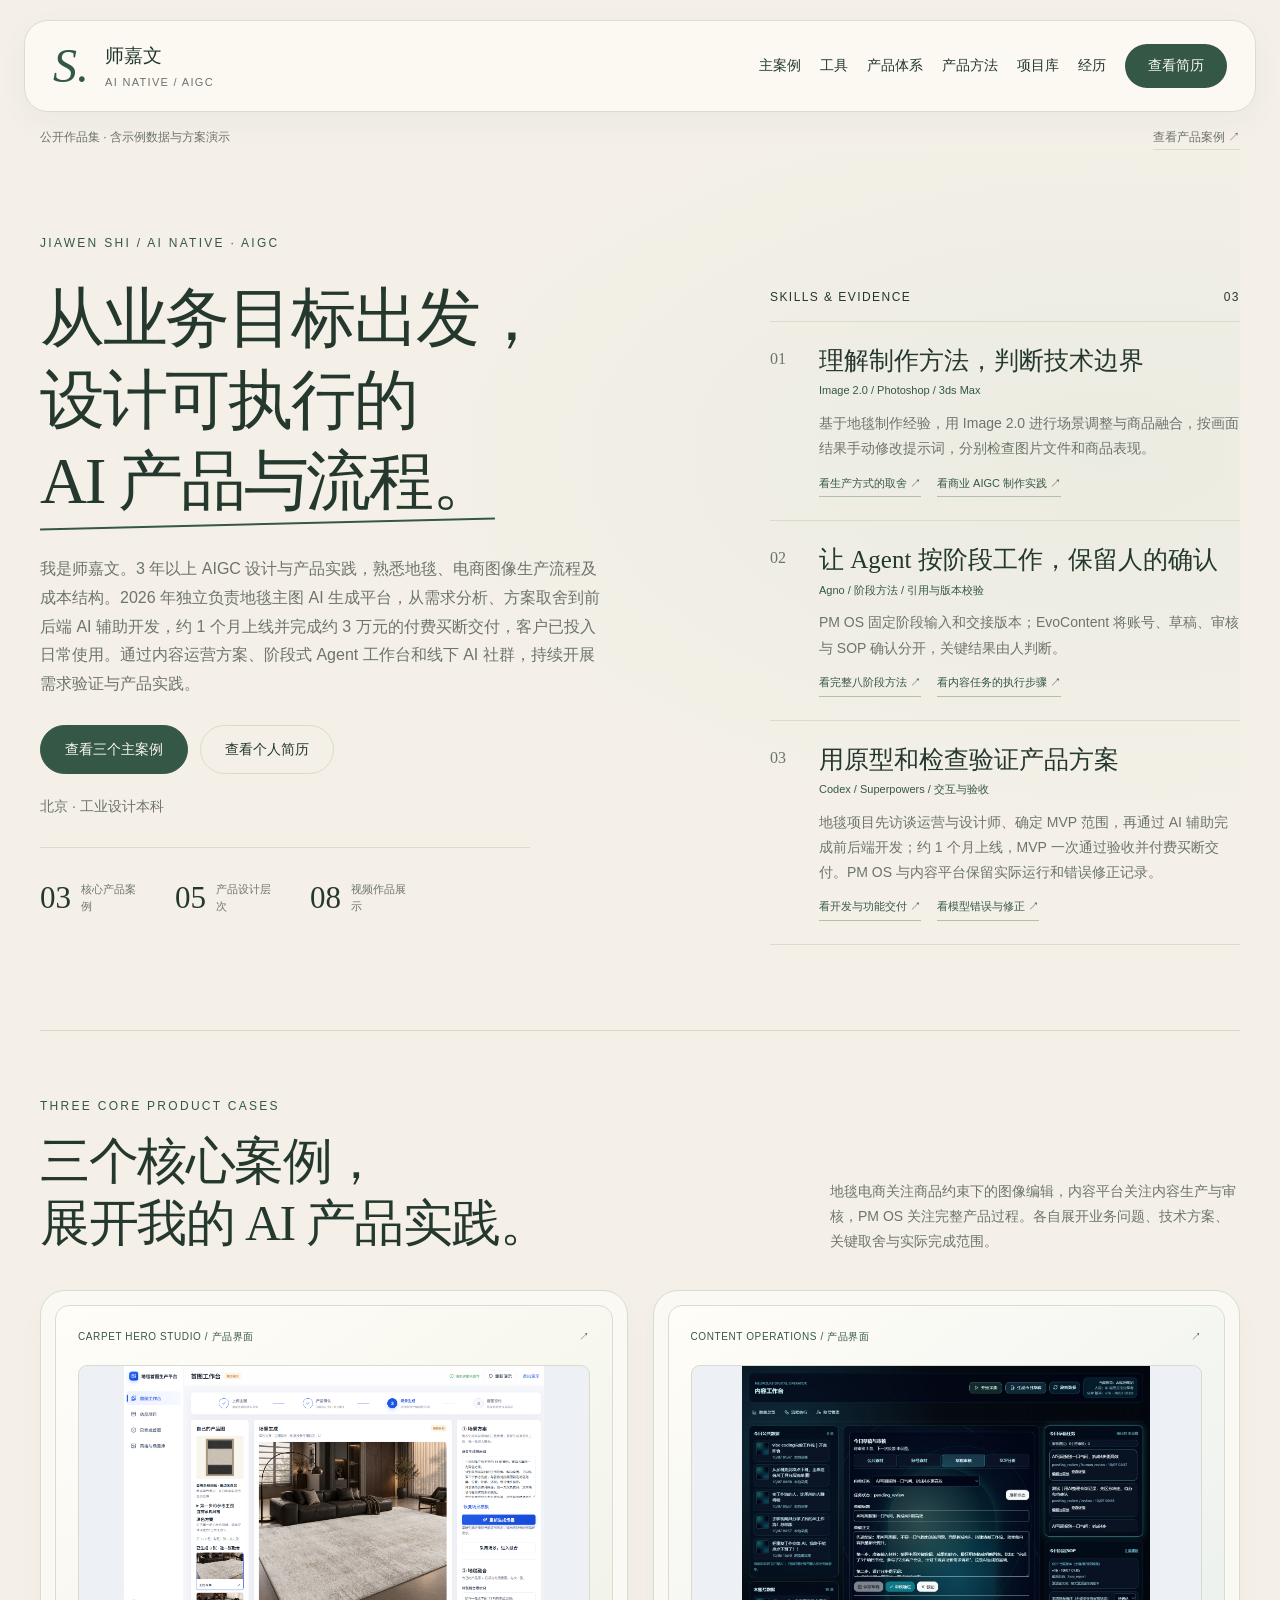
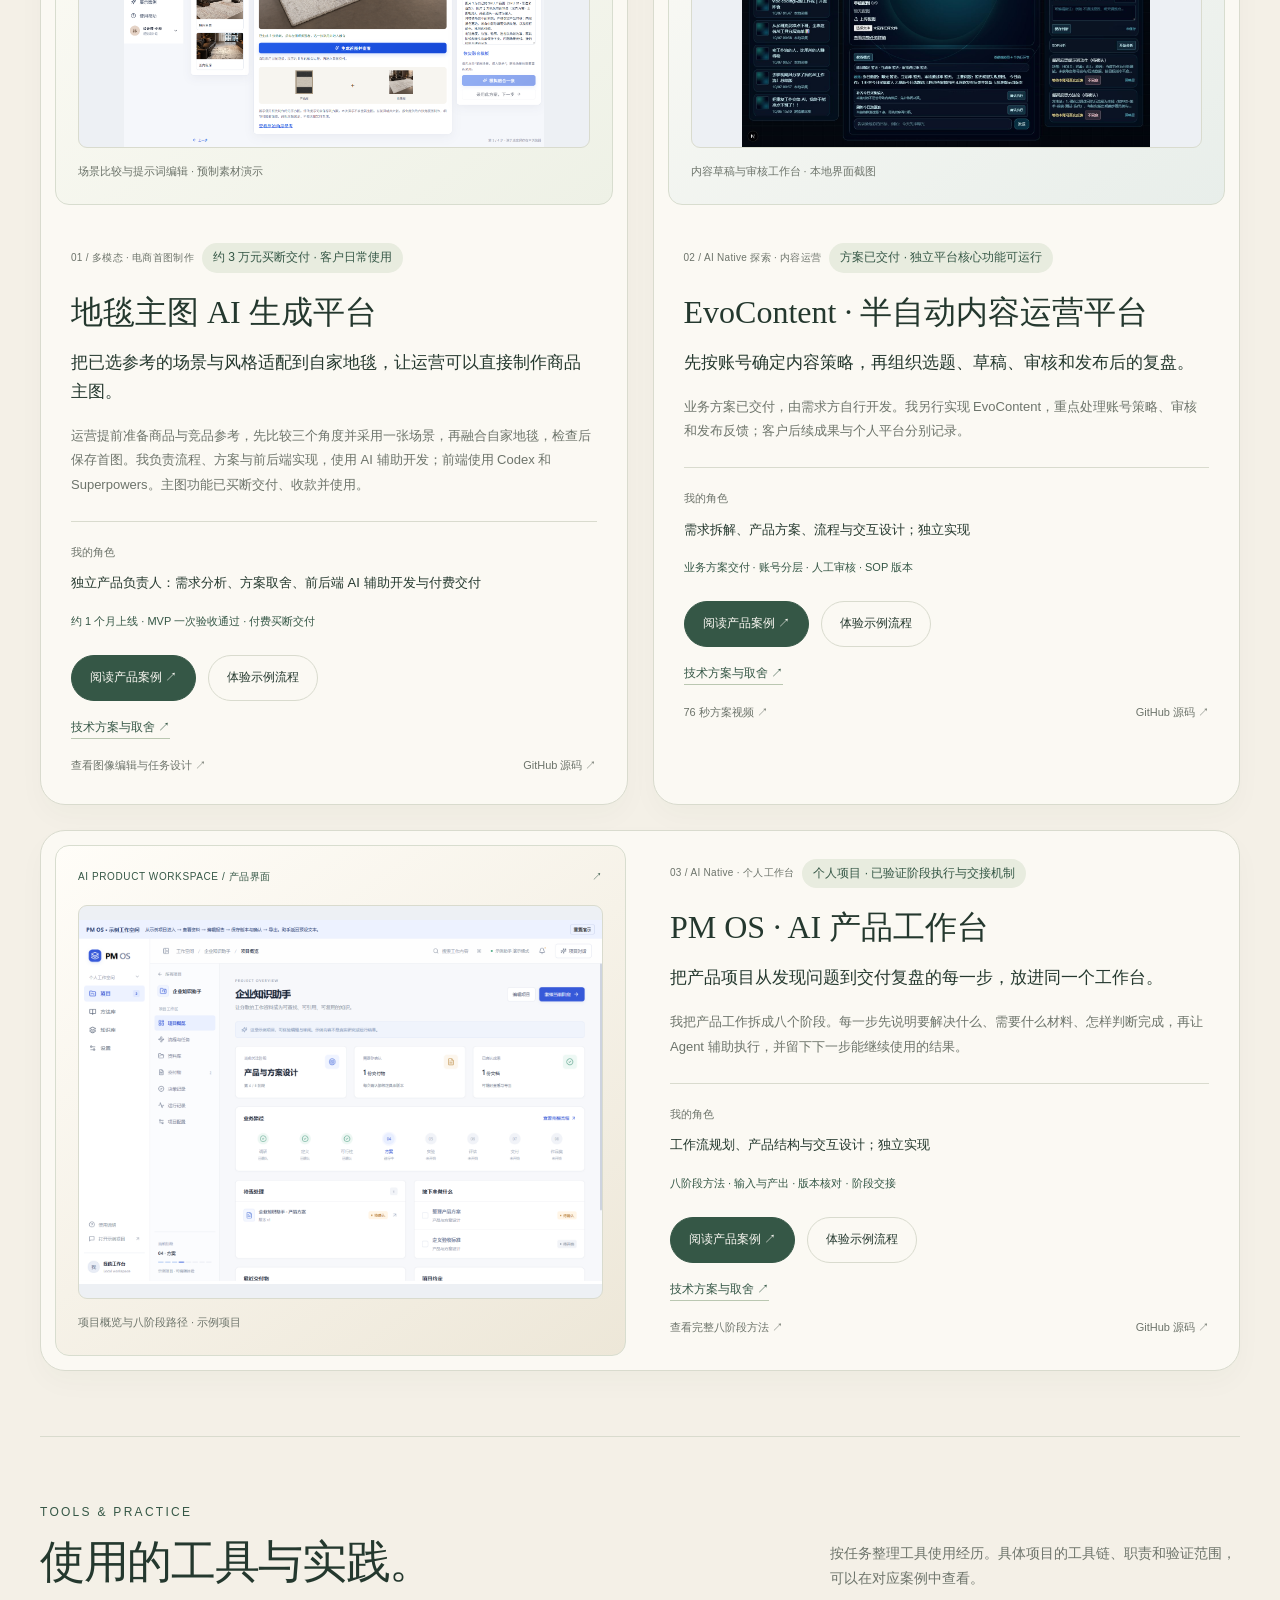
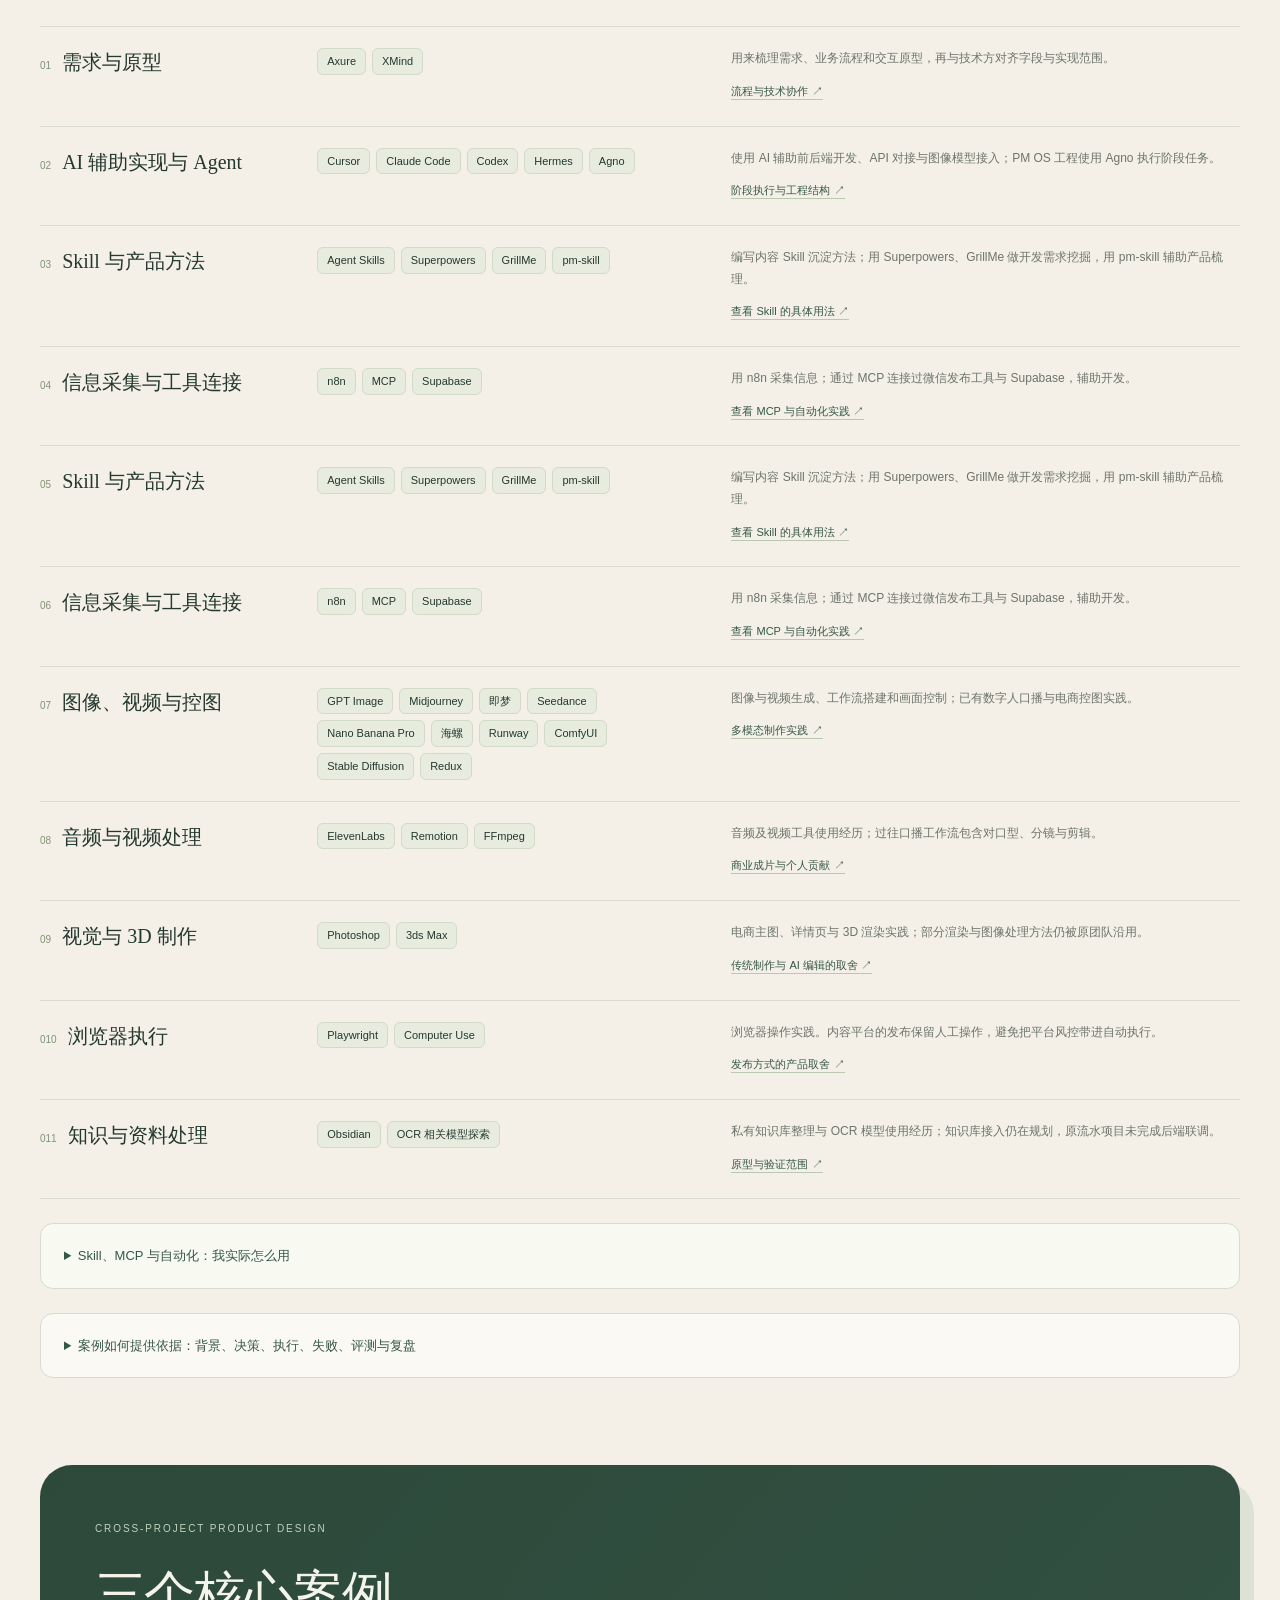
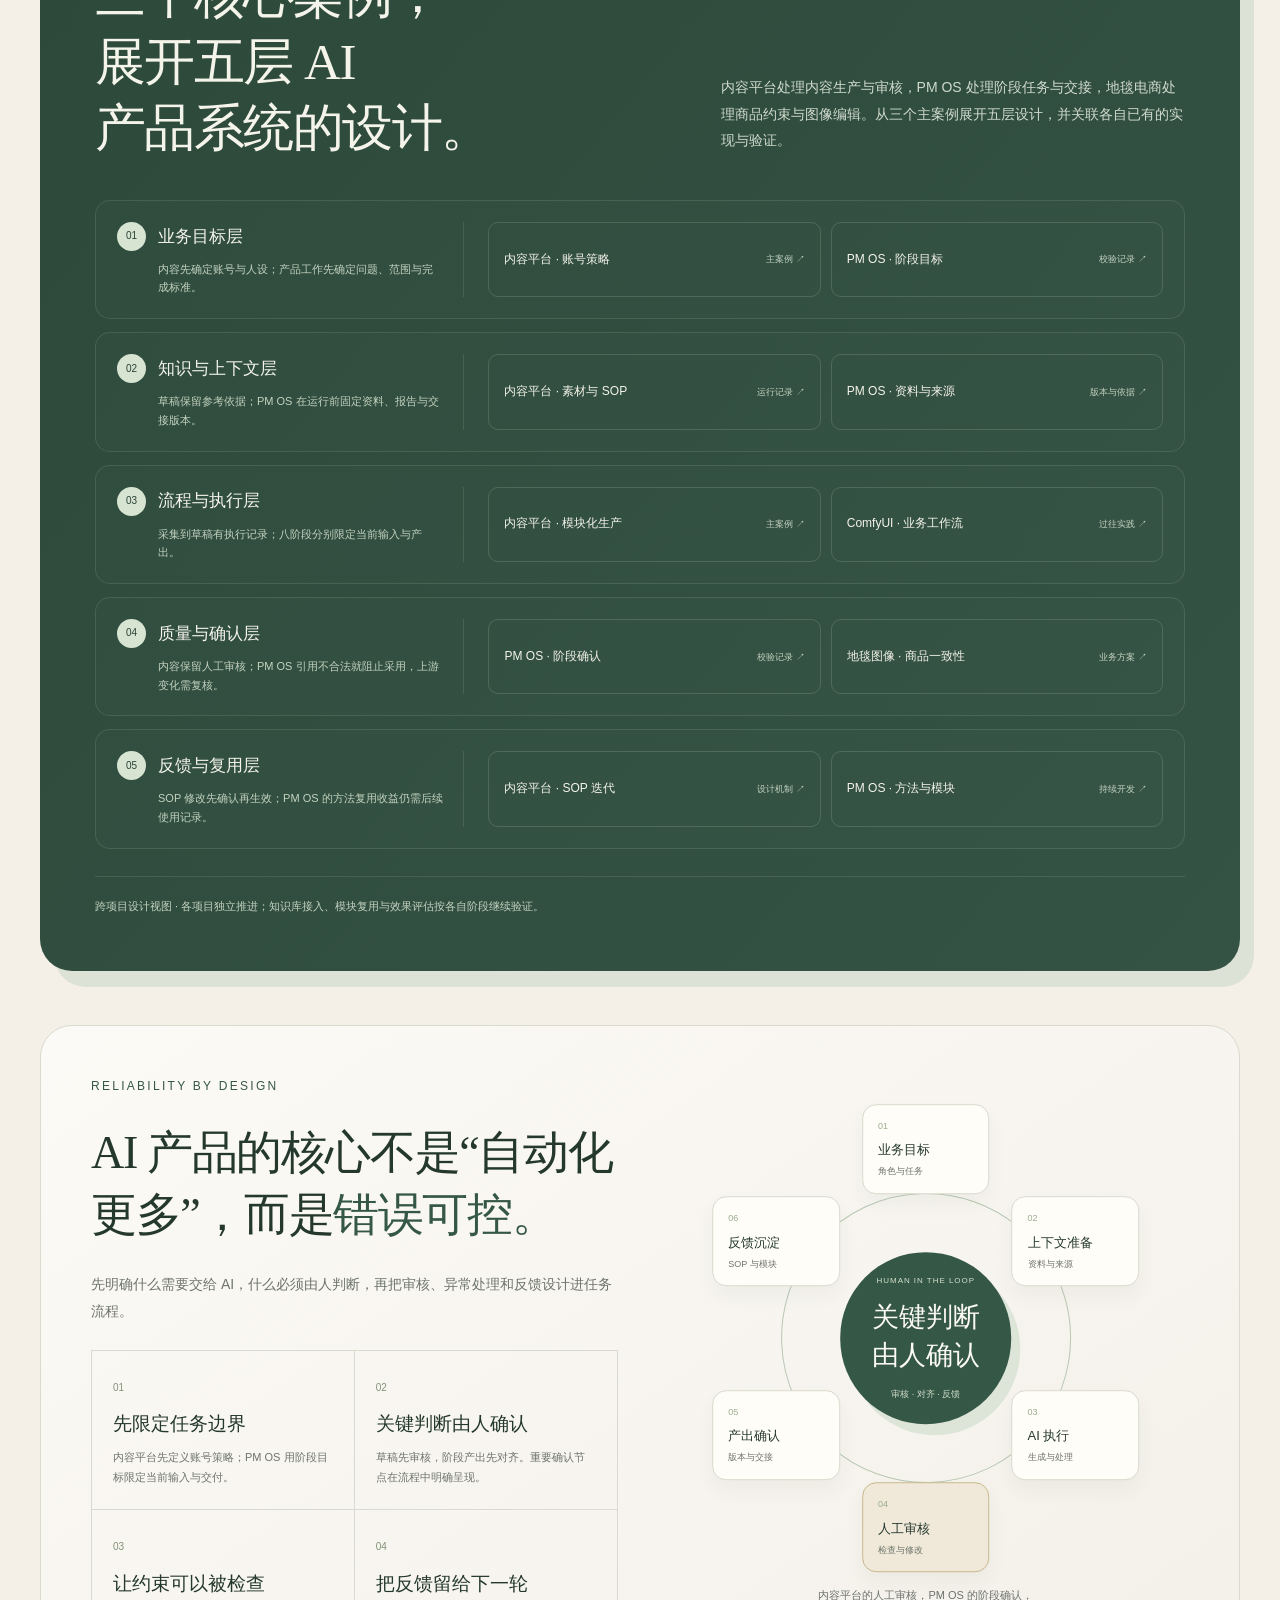
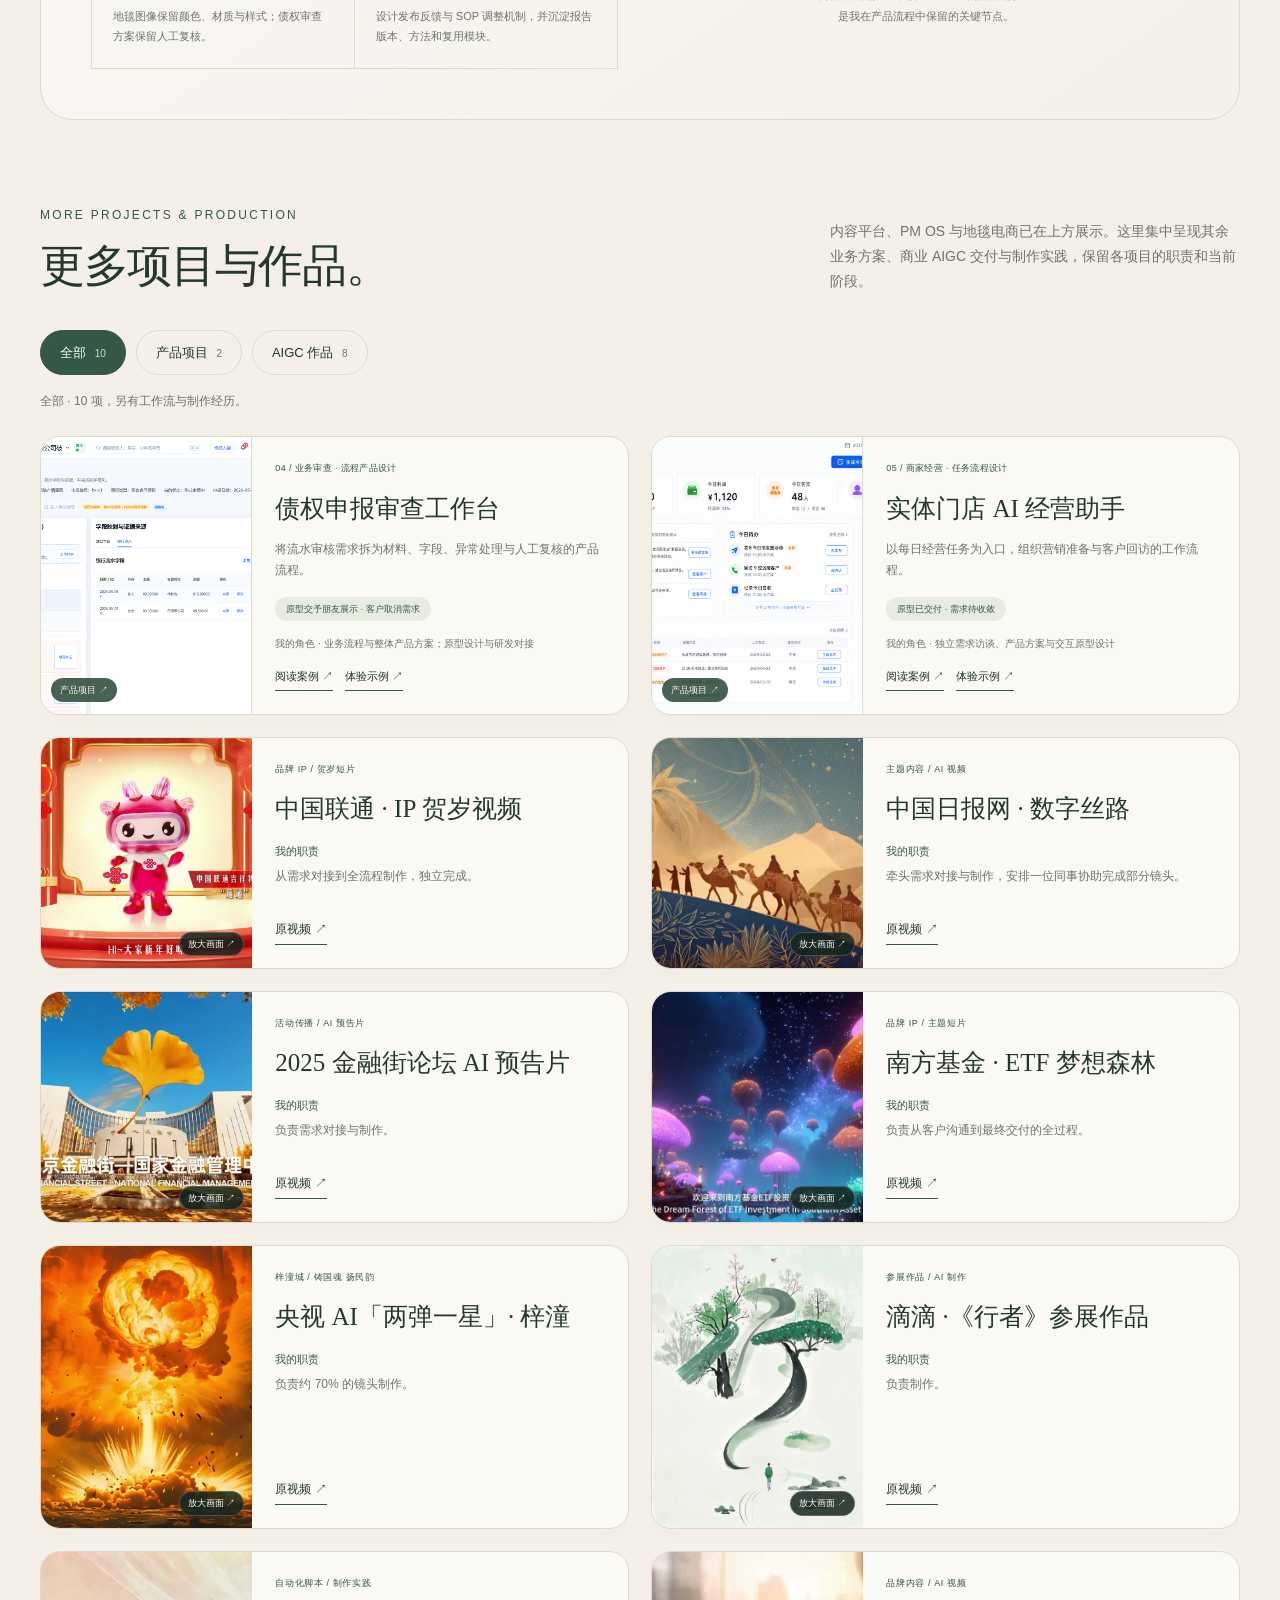
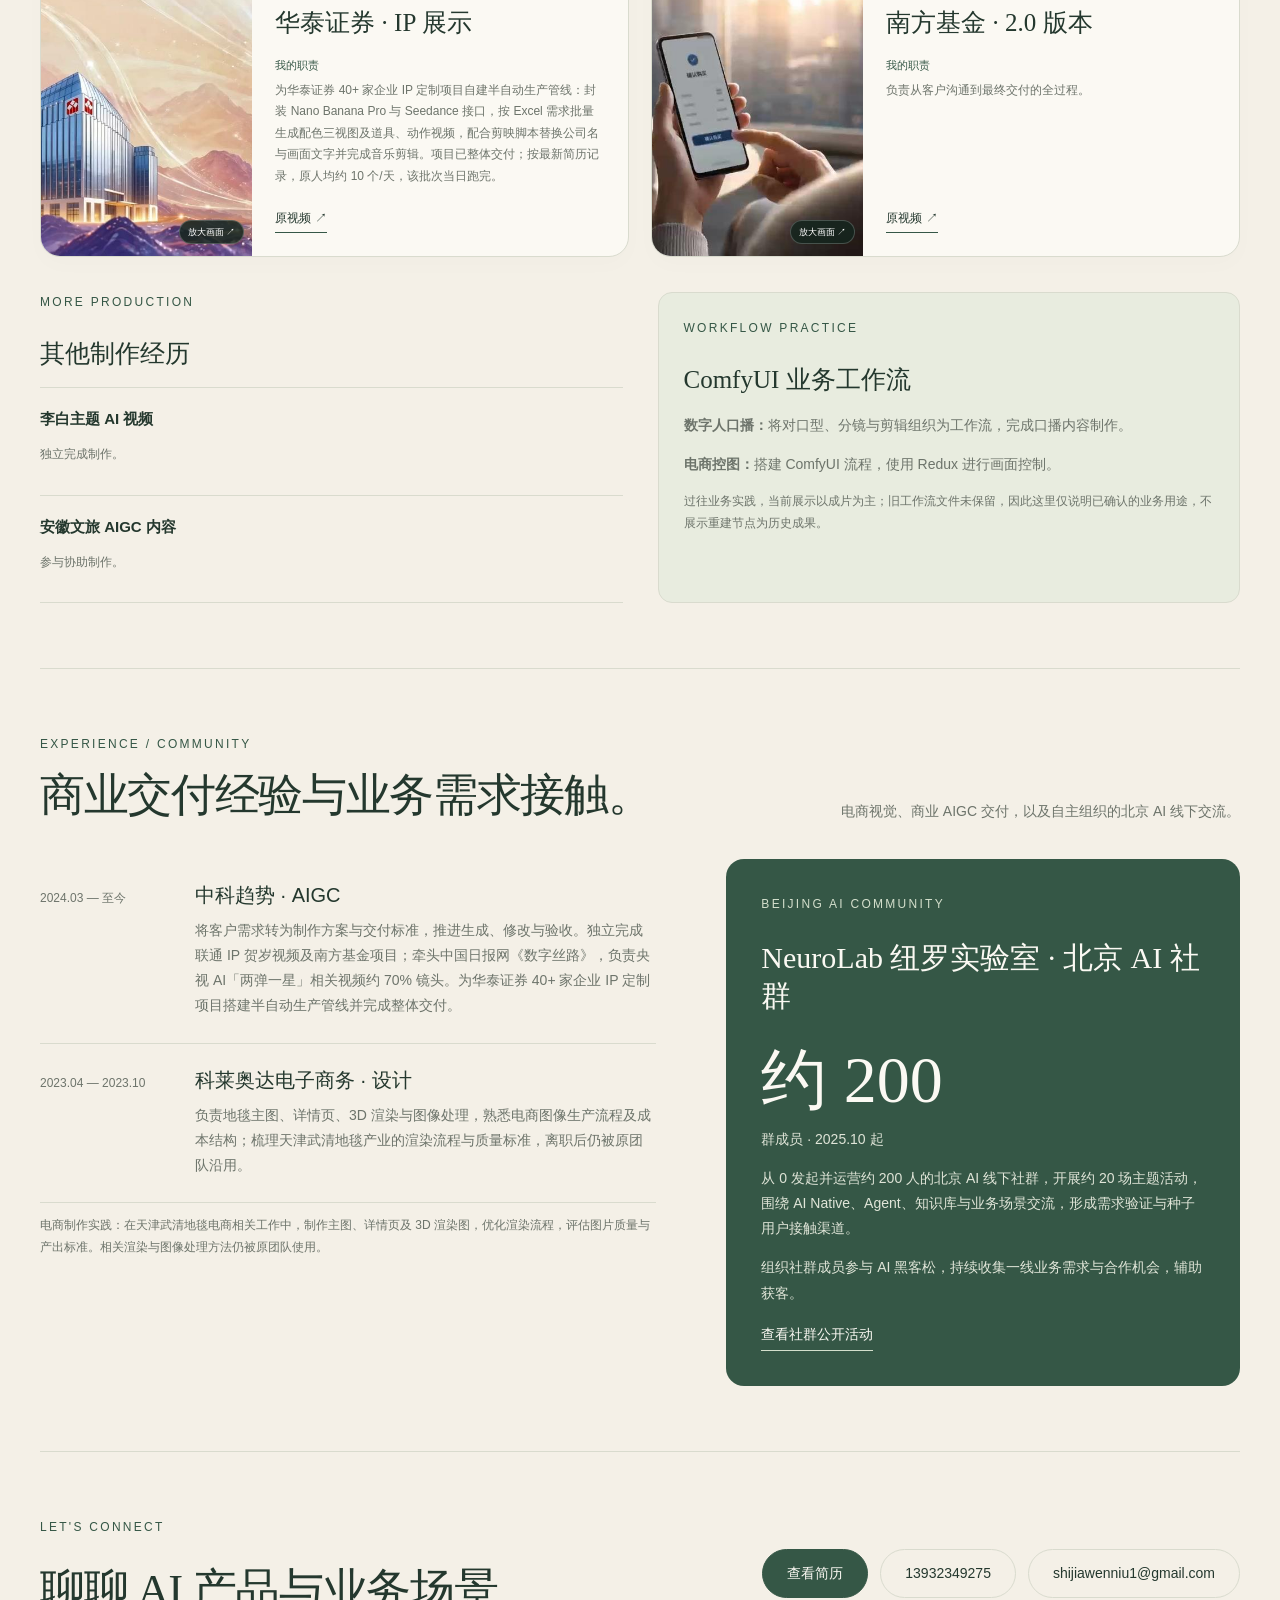
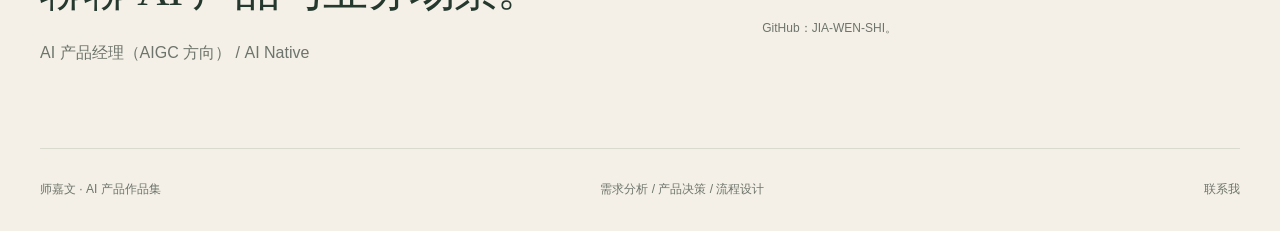
==== commit 0f8cd29d: "Align portfolio facts and resume with October 19 supplied PDF" ====
--- a/index.html
+++ b/index.html
@@ -8,8 +8,8 @@
   <link rel="icon" type="image/svg+xml" href="data:image/svg+xml,%3Csvg xmlns='http://www.w3.org/2000/svg' viewBox='0 0 40 40'%3E%3Crect width='40' height='40' rx='10' fill='%232f4b3e'/%3E%3Ctext x='20' y='28' font-size='27' text-anchor='middle' fill='%23f6f2e9'%3ES%3C/text%3E%3C/svg%3E">
   <link rel="stylesheet" href="styles.css?v=20261008-02">
   <link rel="stylesheet" href="home-layout.css?v=20261012-resume-inline-12">
-  <script defer src="content.js?v=20261012-project-order-13"></script>
-  <script defer src="app.js?v=20261012-project-order-13"></script>
+  <script defer src="content.js?v=20261019-resume-sync-17"></script>
+  <script defer src="app.js?v=20261019-resume-sync-17"></script>
 </head>
 <body>
   <a class="skip" href="#main">跳到正文</a>
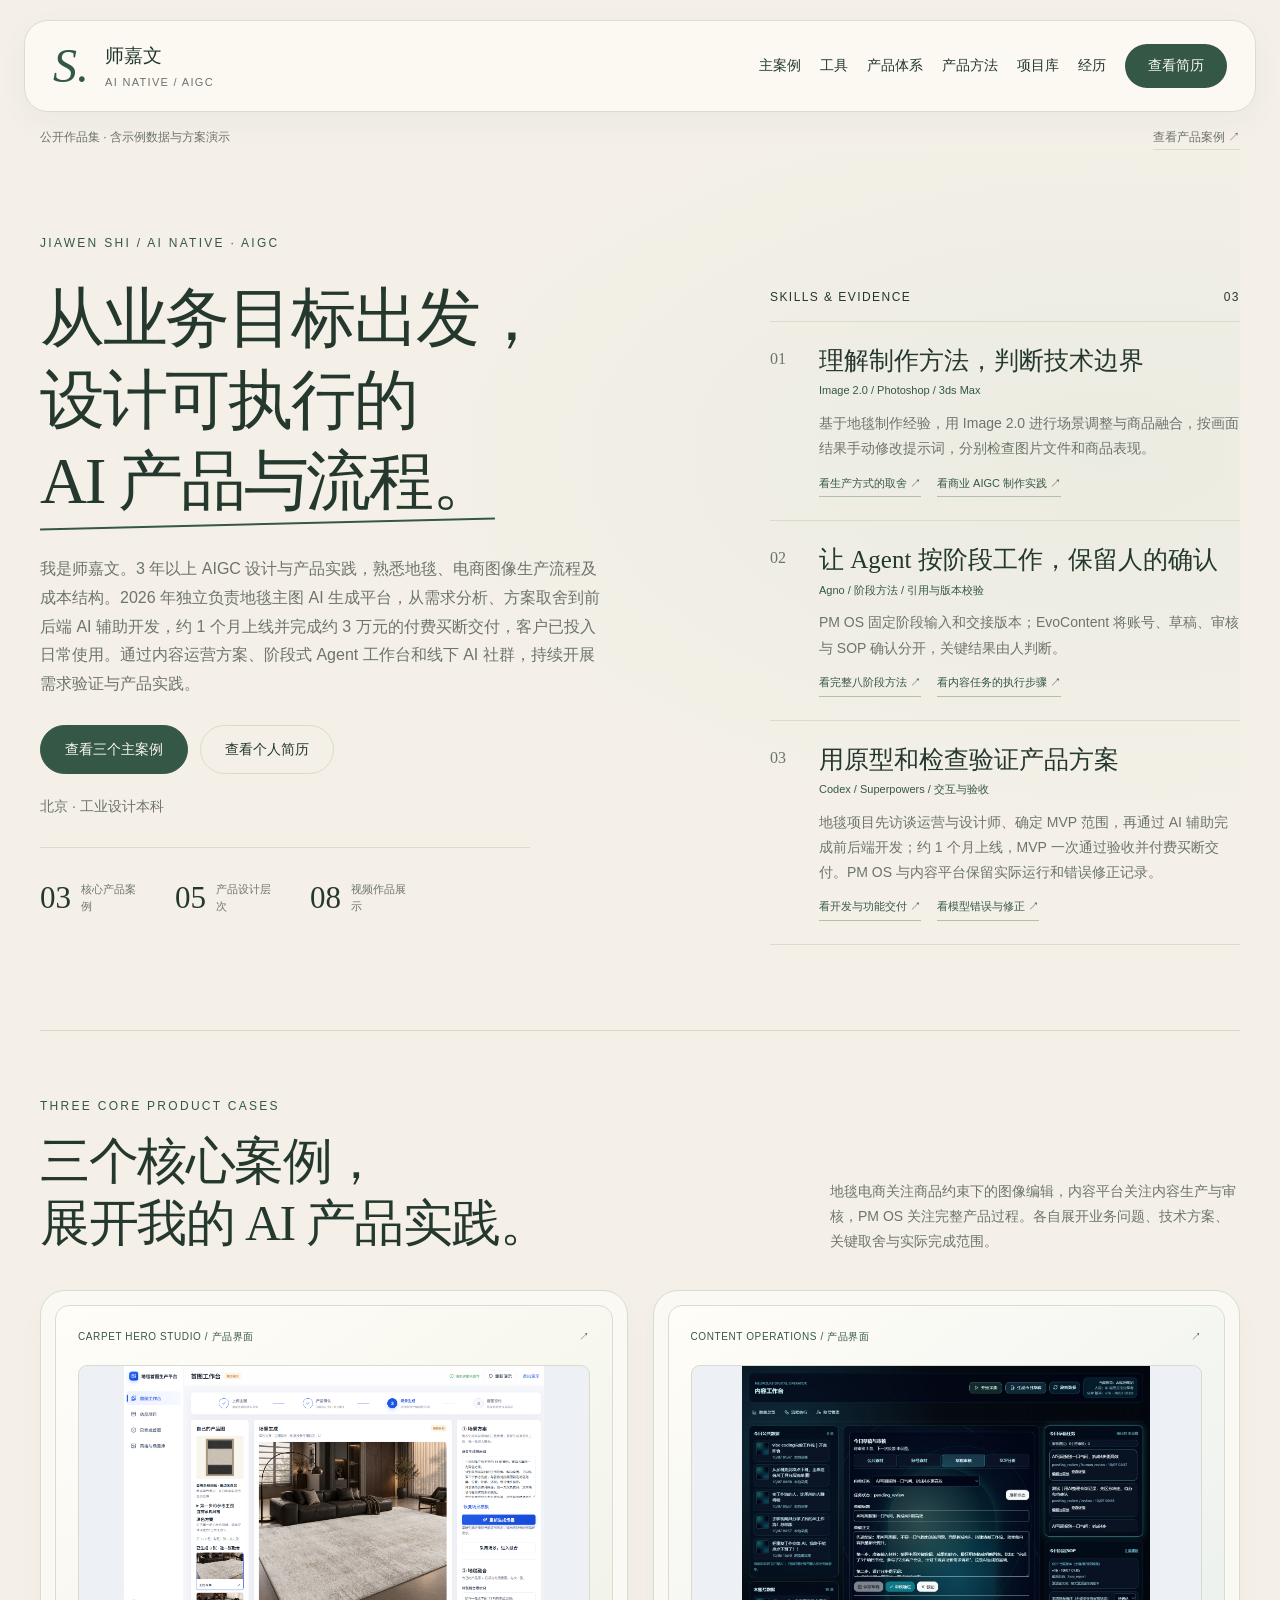
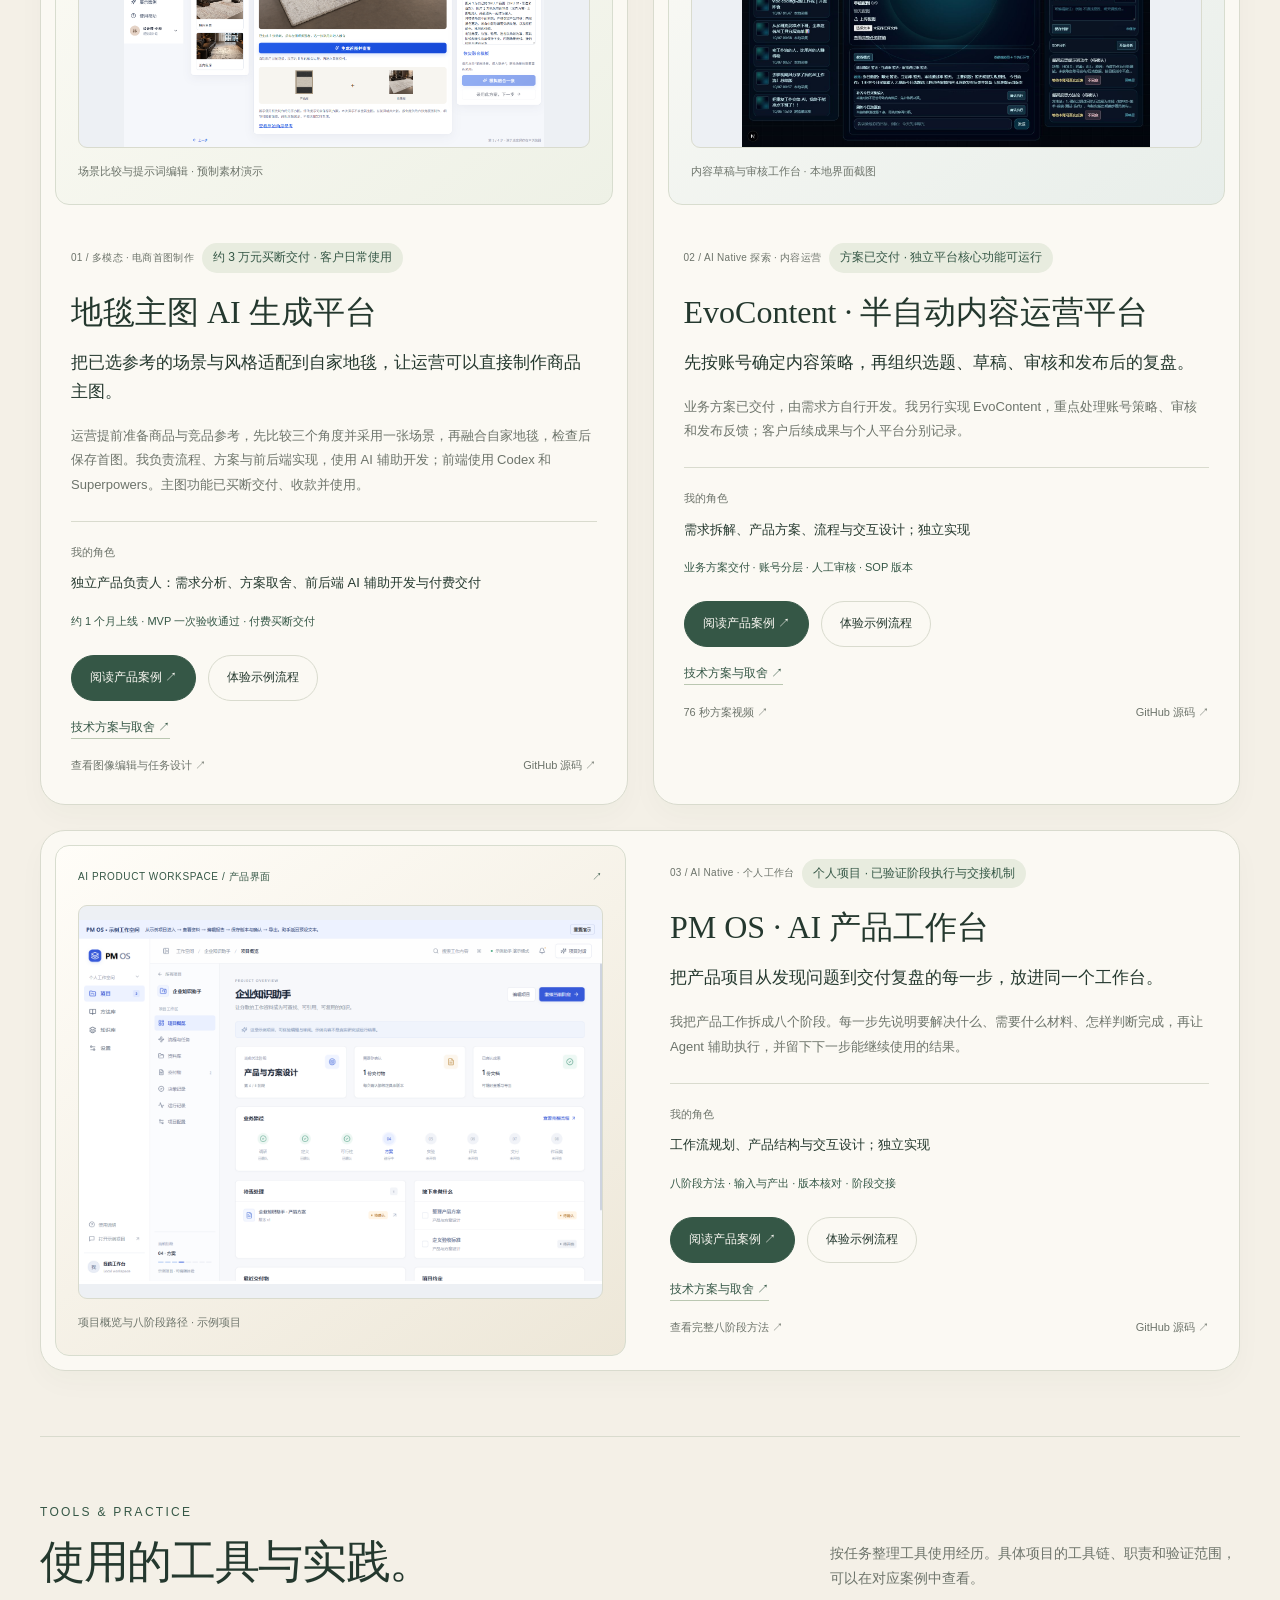
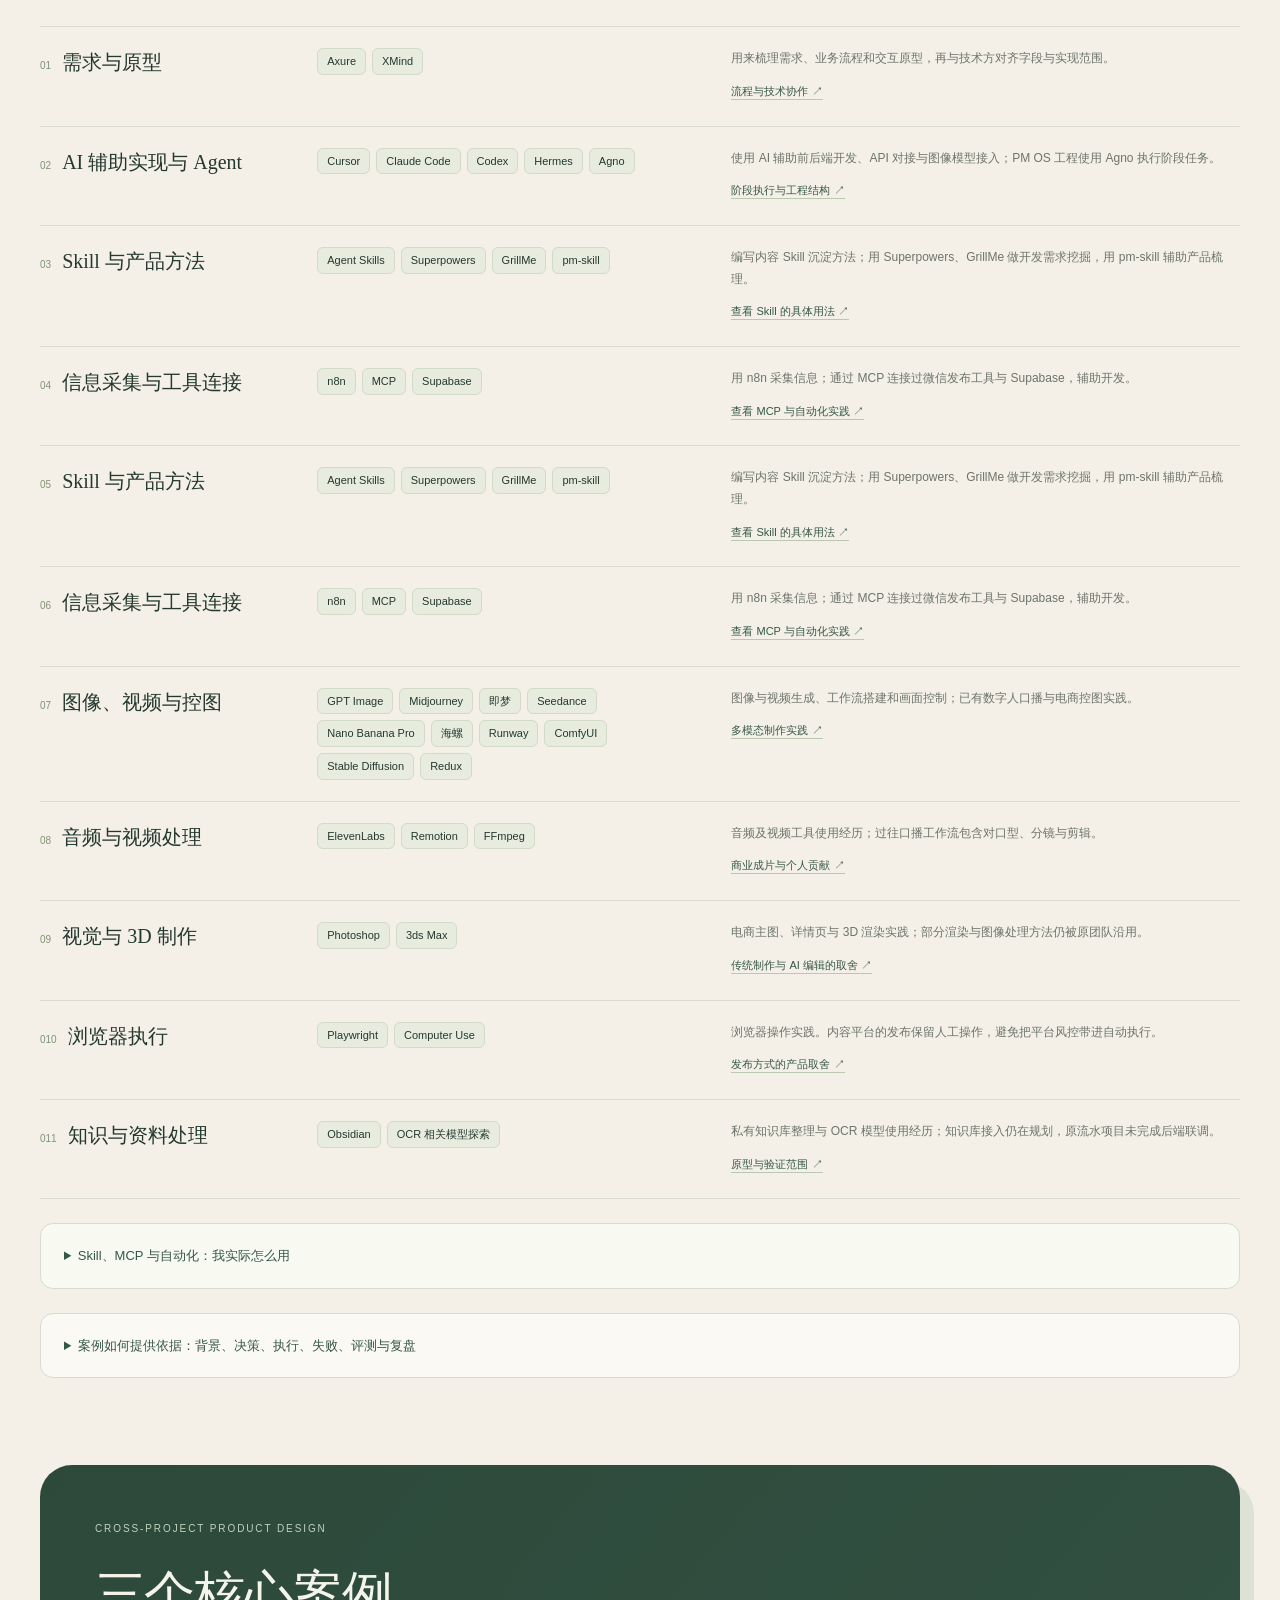
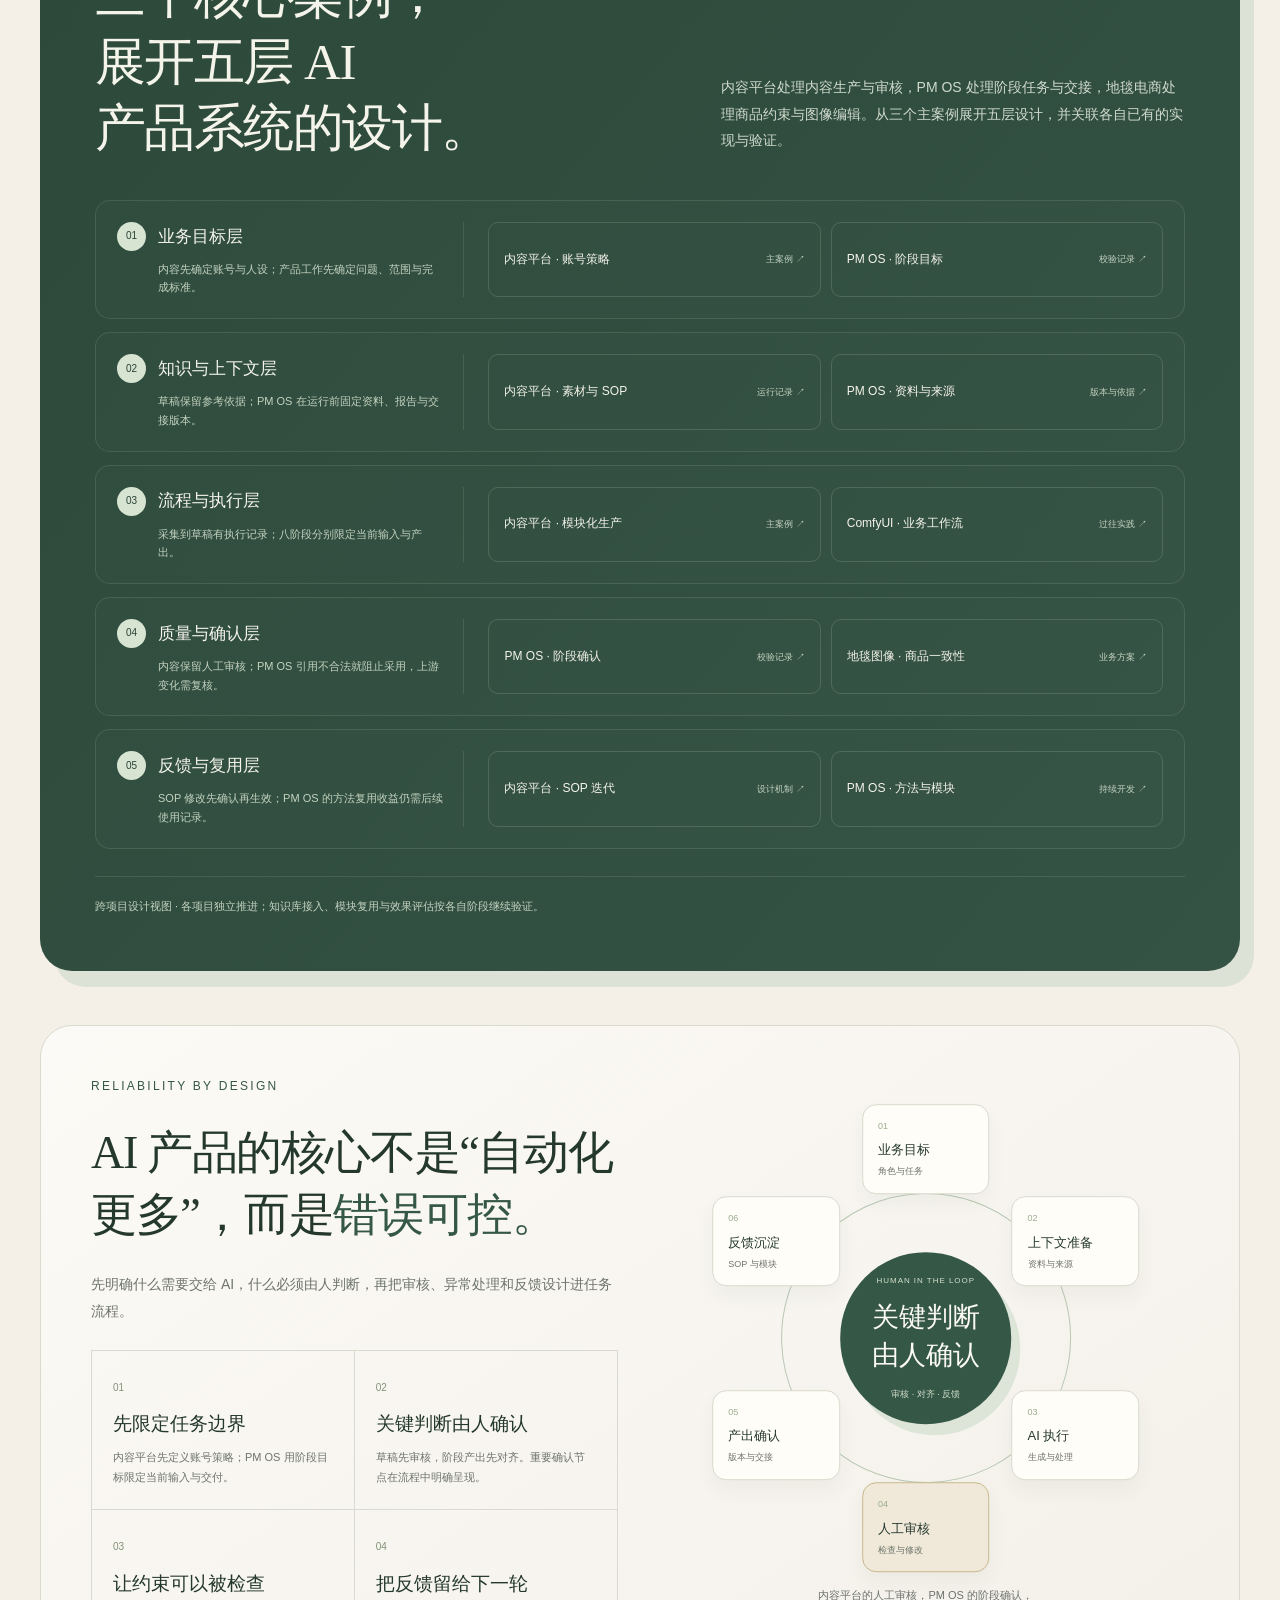
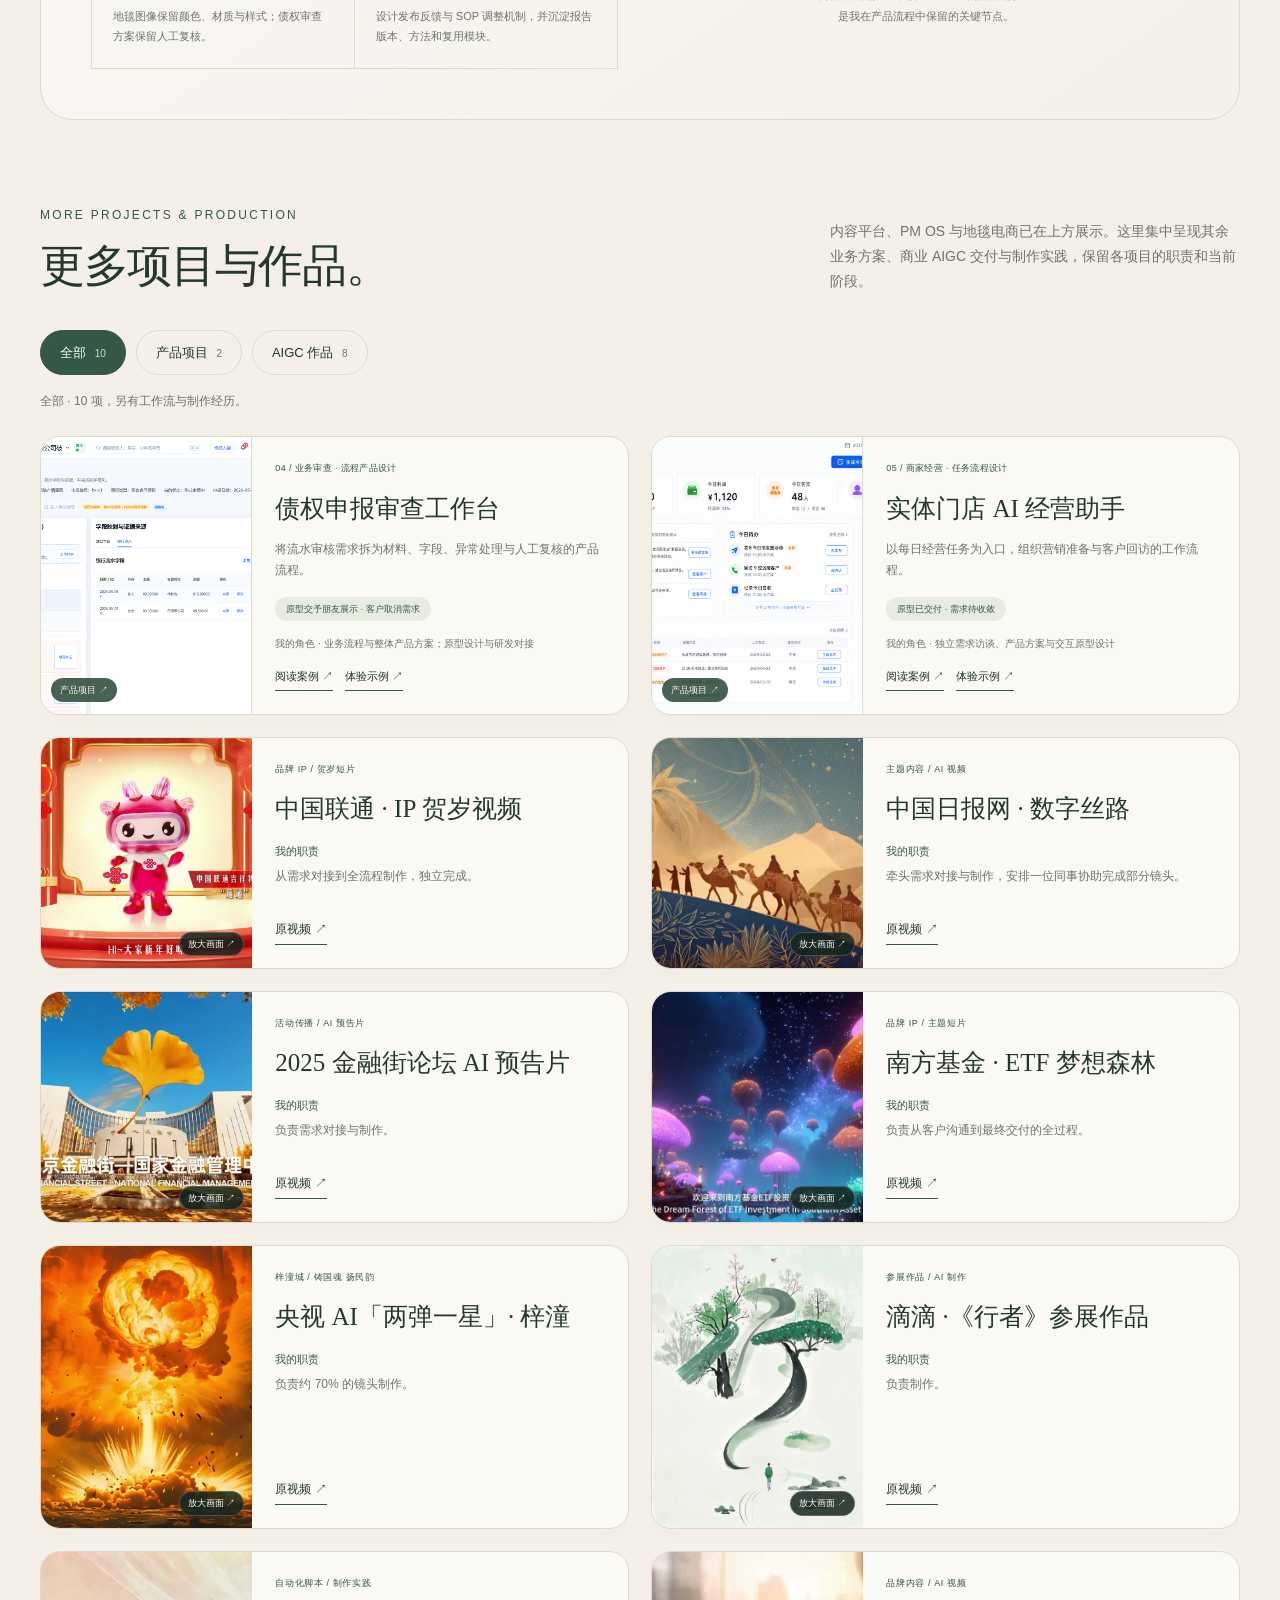
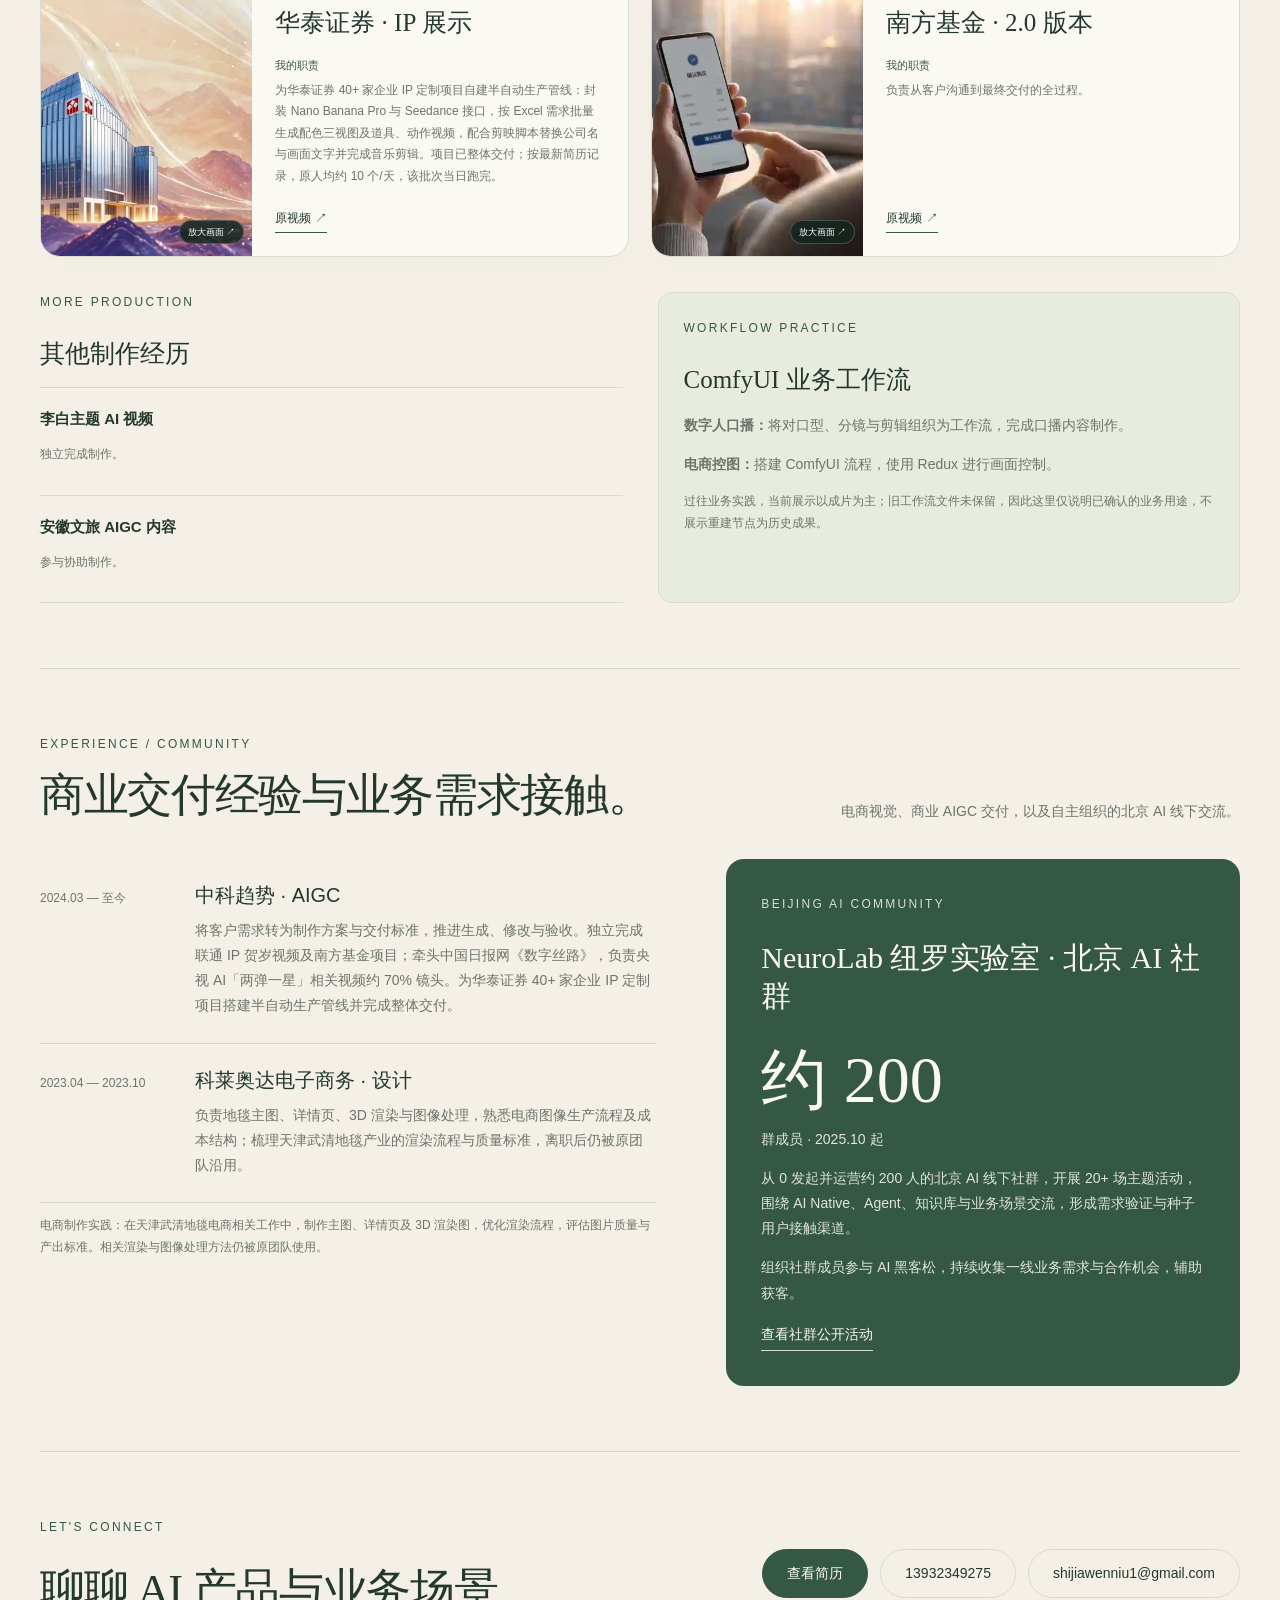
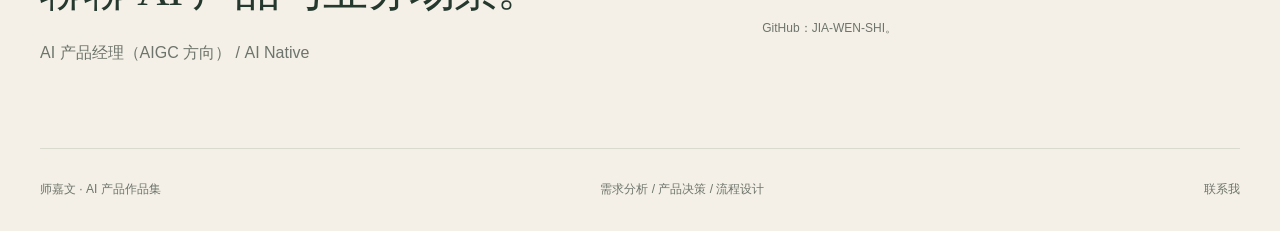
==== commit 58fa98e1: "Use confirmed 20-plus community event count" ====
--- a/index.html
+++ b/index.html
@@ -8,8 +8,8 @@
   <link rel="icon" type="image/svg+xml" href="data:image/svg+xml,%3Csvg xmlns='http://www.w3.org/2000/svg' viewBox='0 0 40 40'%3E%3Crect width='40' height='40' rx='10' fill='%232f4b3e'/%3E%3Ctext x='20' y='28' font-size='27' text-anchor='middle' fill='%23f6f2e9'%3ES%3C/text%3E%3C/svg%3E">
   <link rel="stylesheet" href="styles.css?v=20261008-02">
   <link rel="stylesheet" href="home-layout.css?v=20261012-resume-inline-12">
-  <script defer src="content.js?v=20261019-resume-sync-17"></script>
-  <script defer src="app.js?v=20261019-resume-sync-17"></script>
+  <script defer src="content.js?v=20261019-resume-sync-18"></script>
+  <script defer src="app.js?v=20261019-resume-sync-18"></script>
 </head>
 <body>
   <a class="skip" href="#main">跳到正文</a>
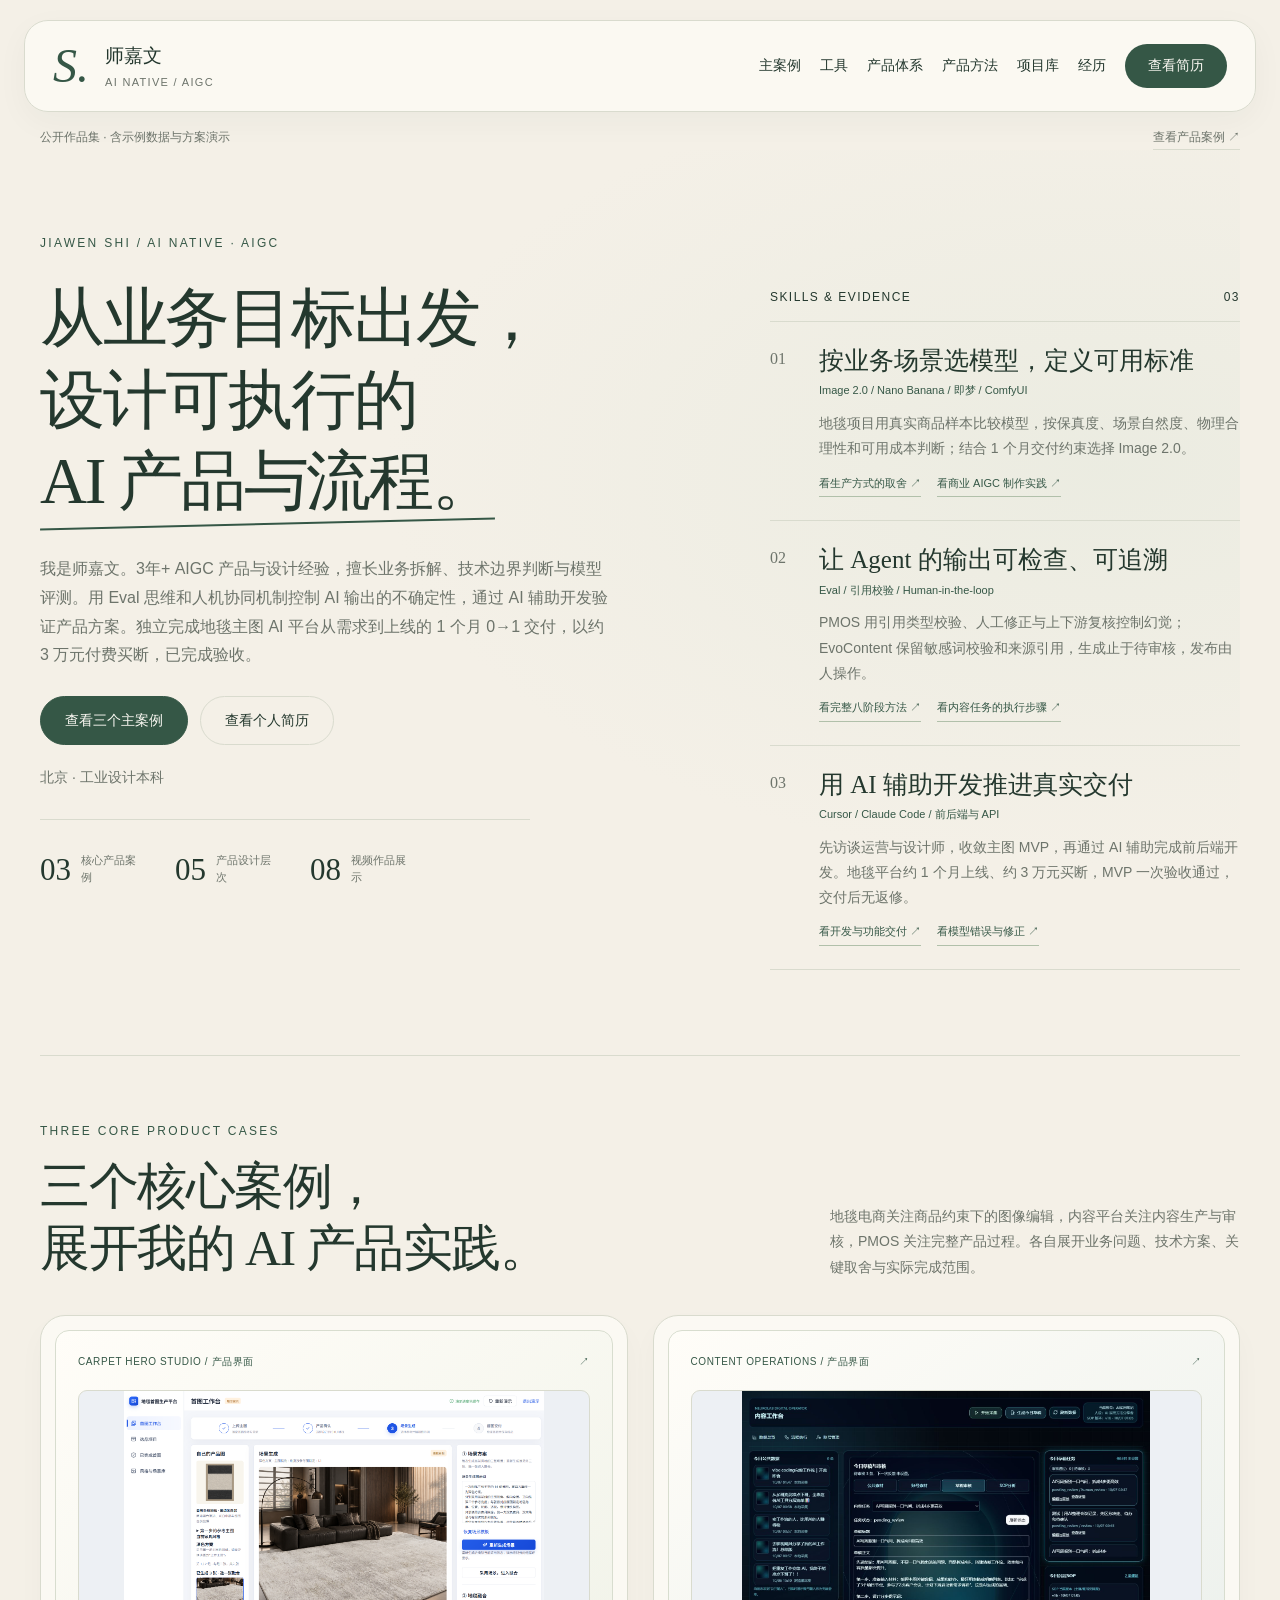
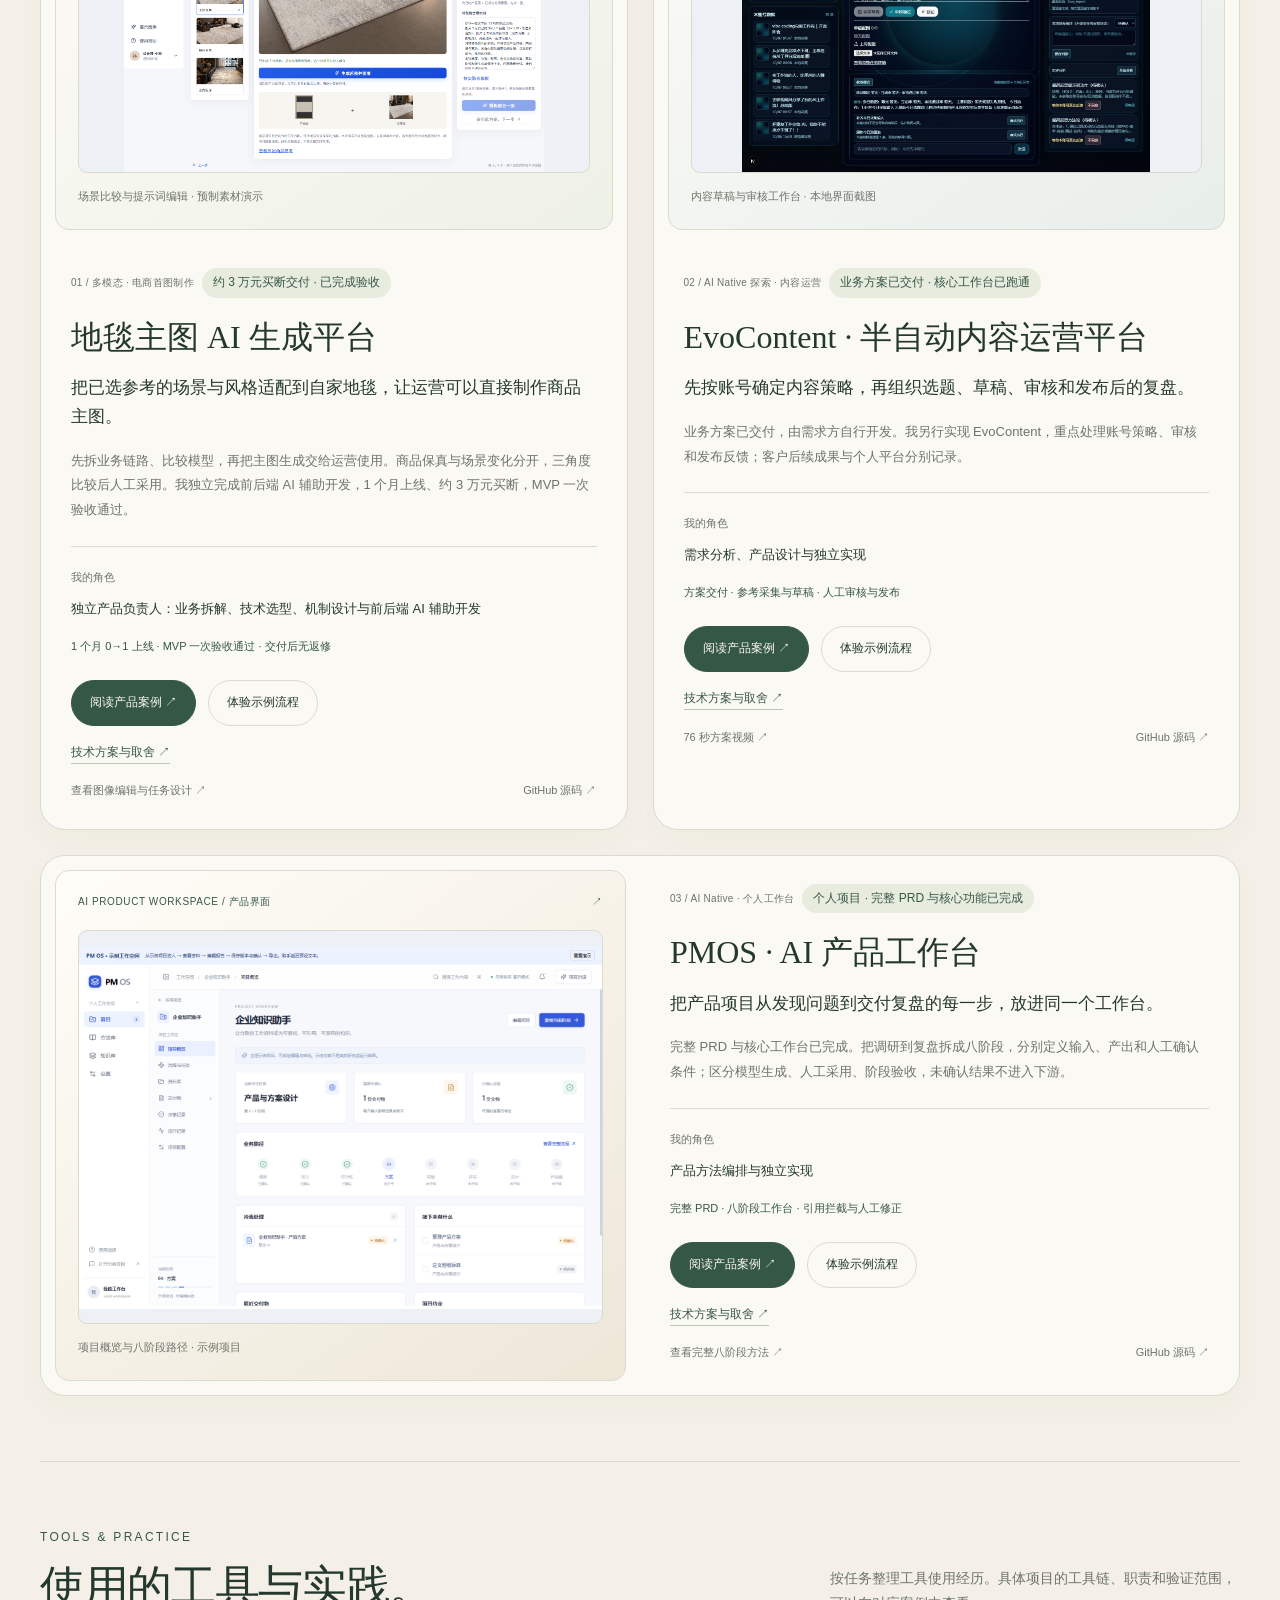
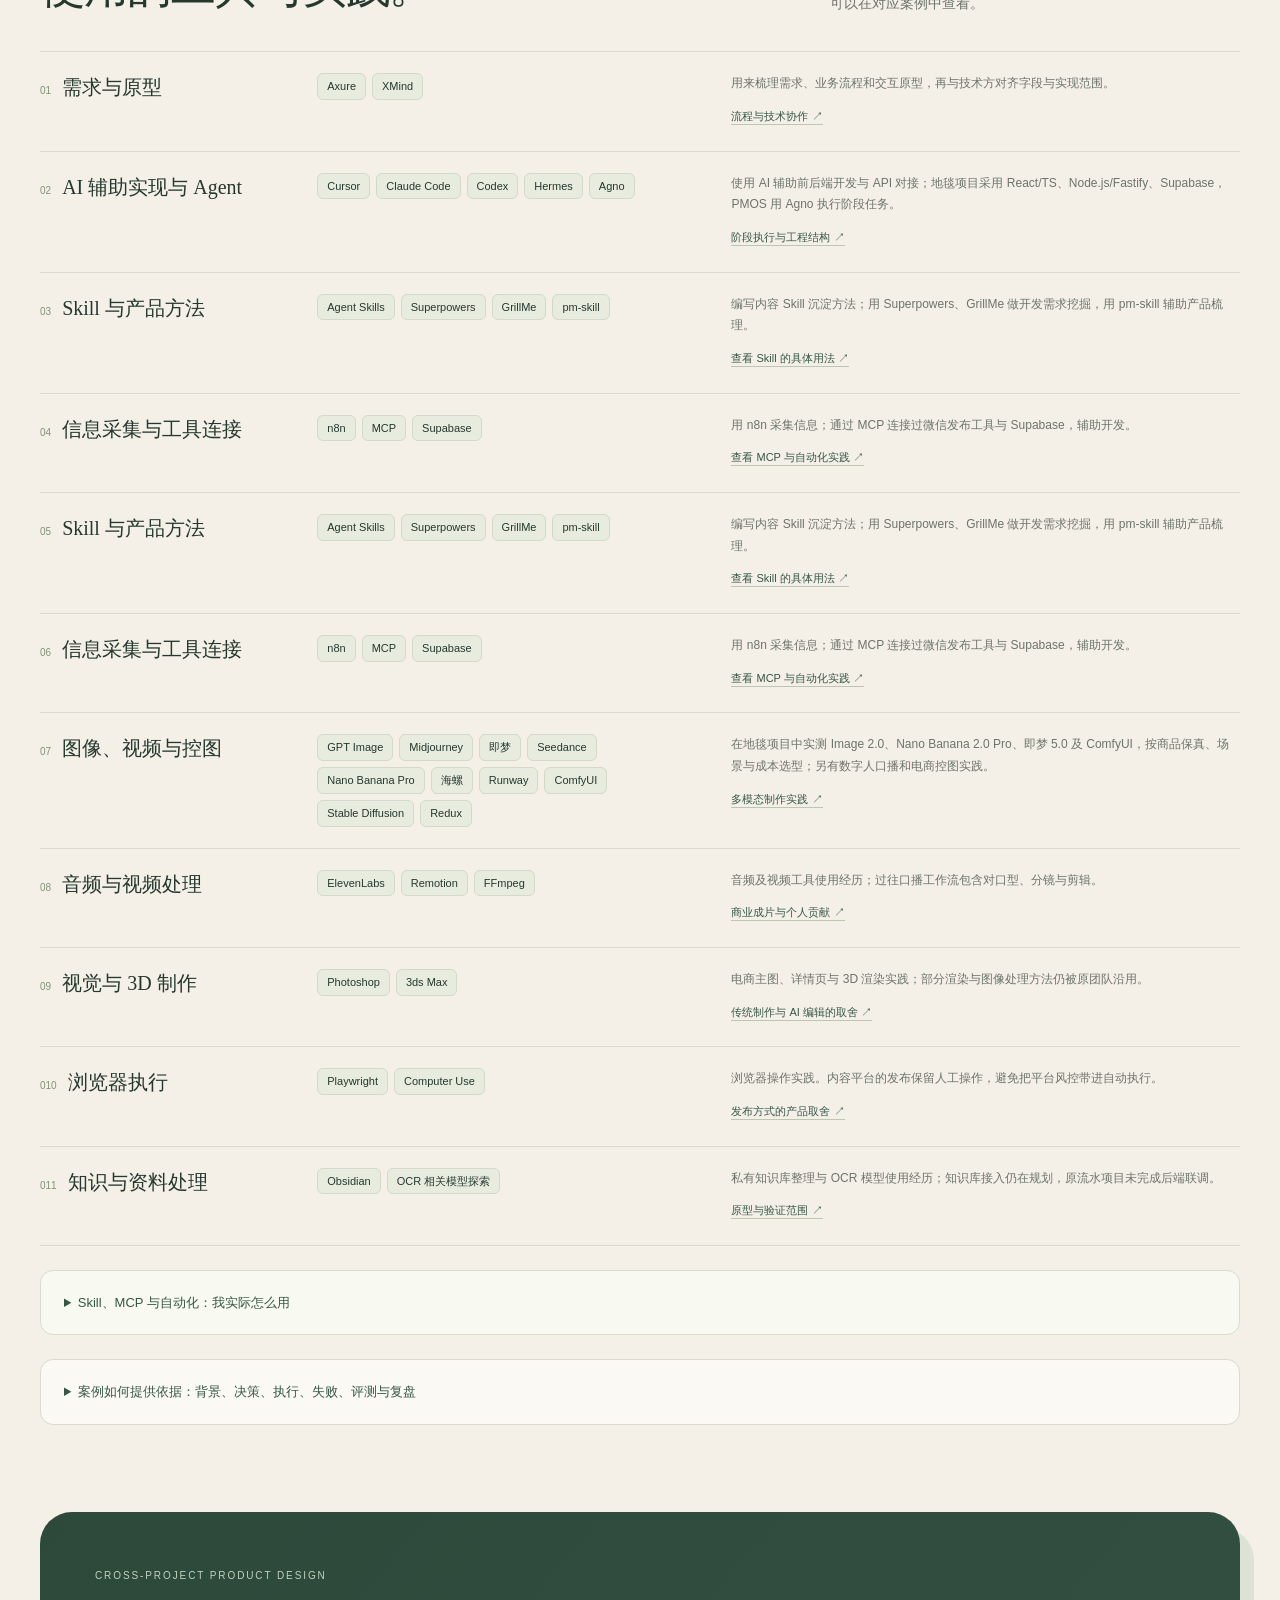
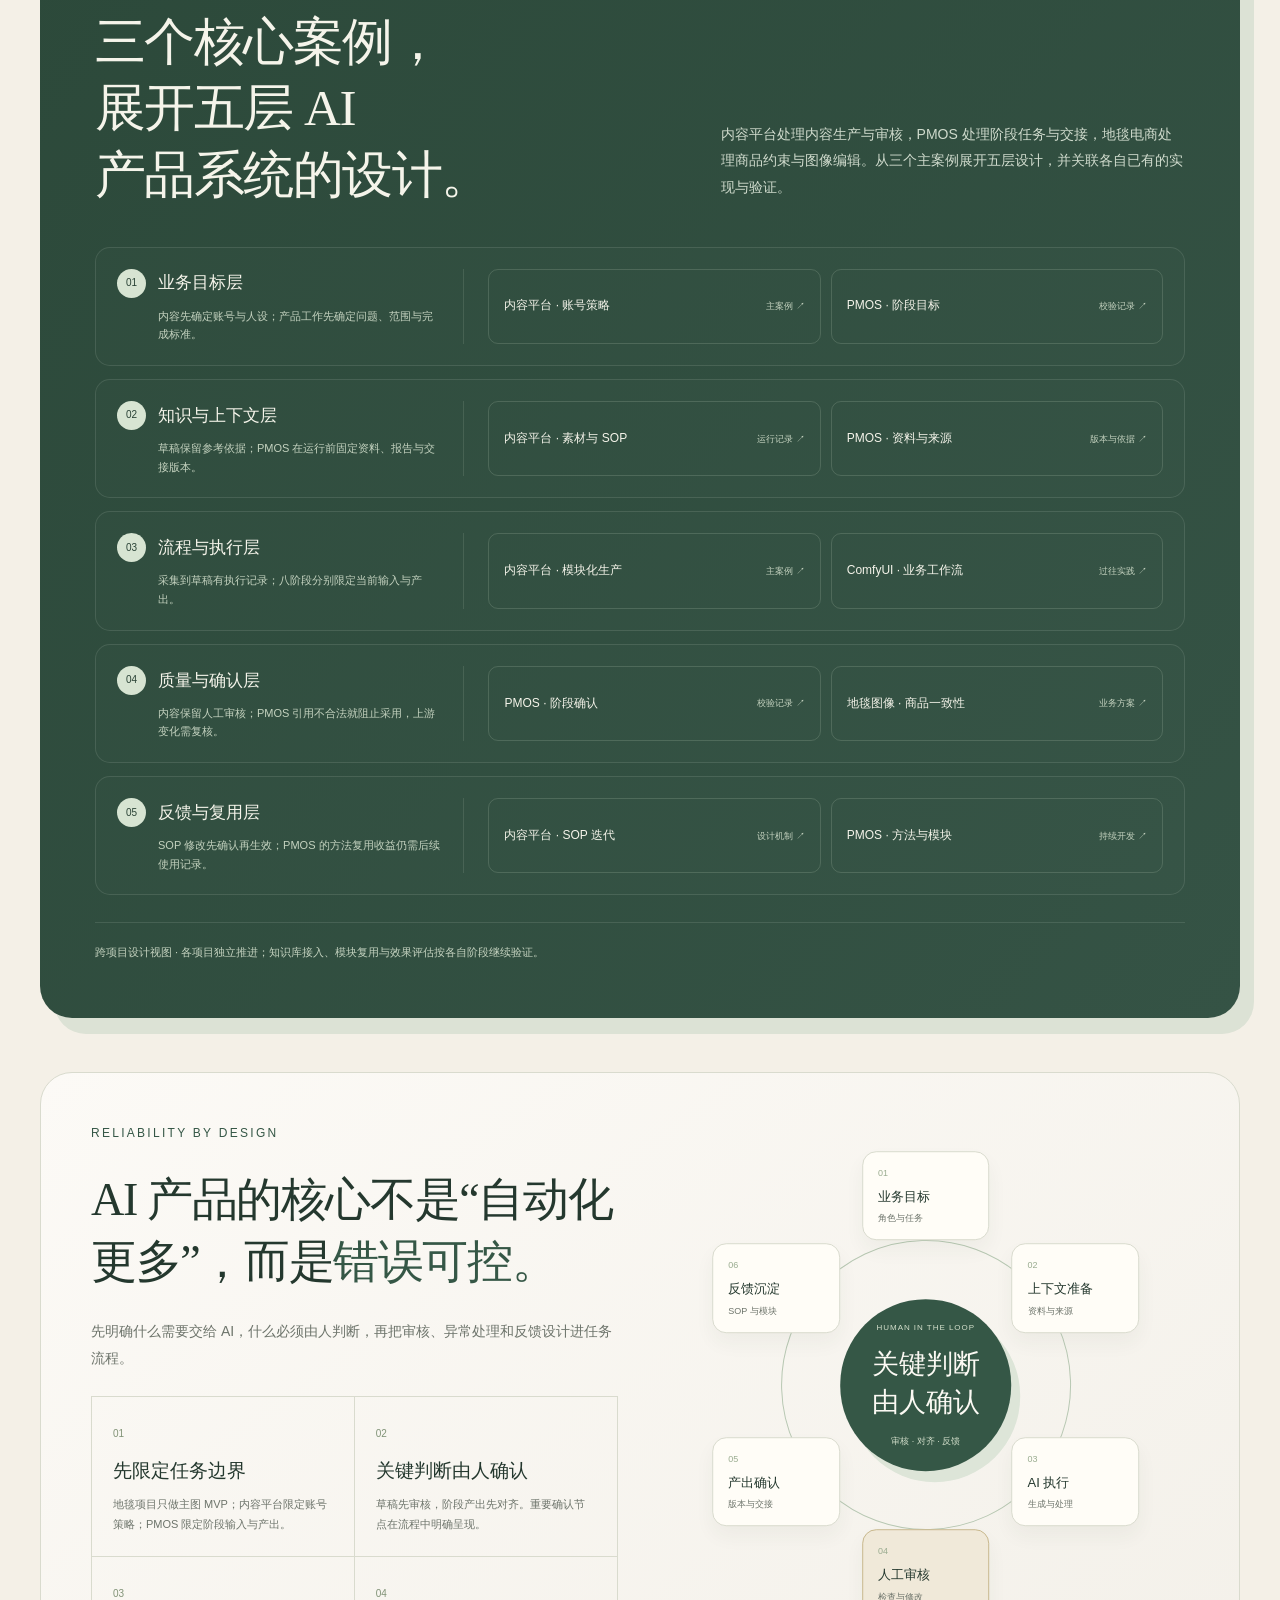
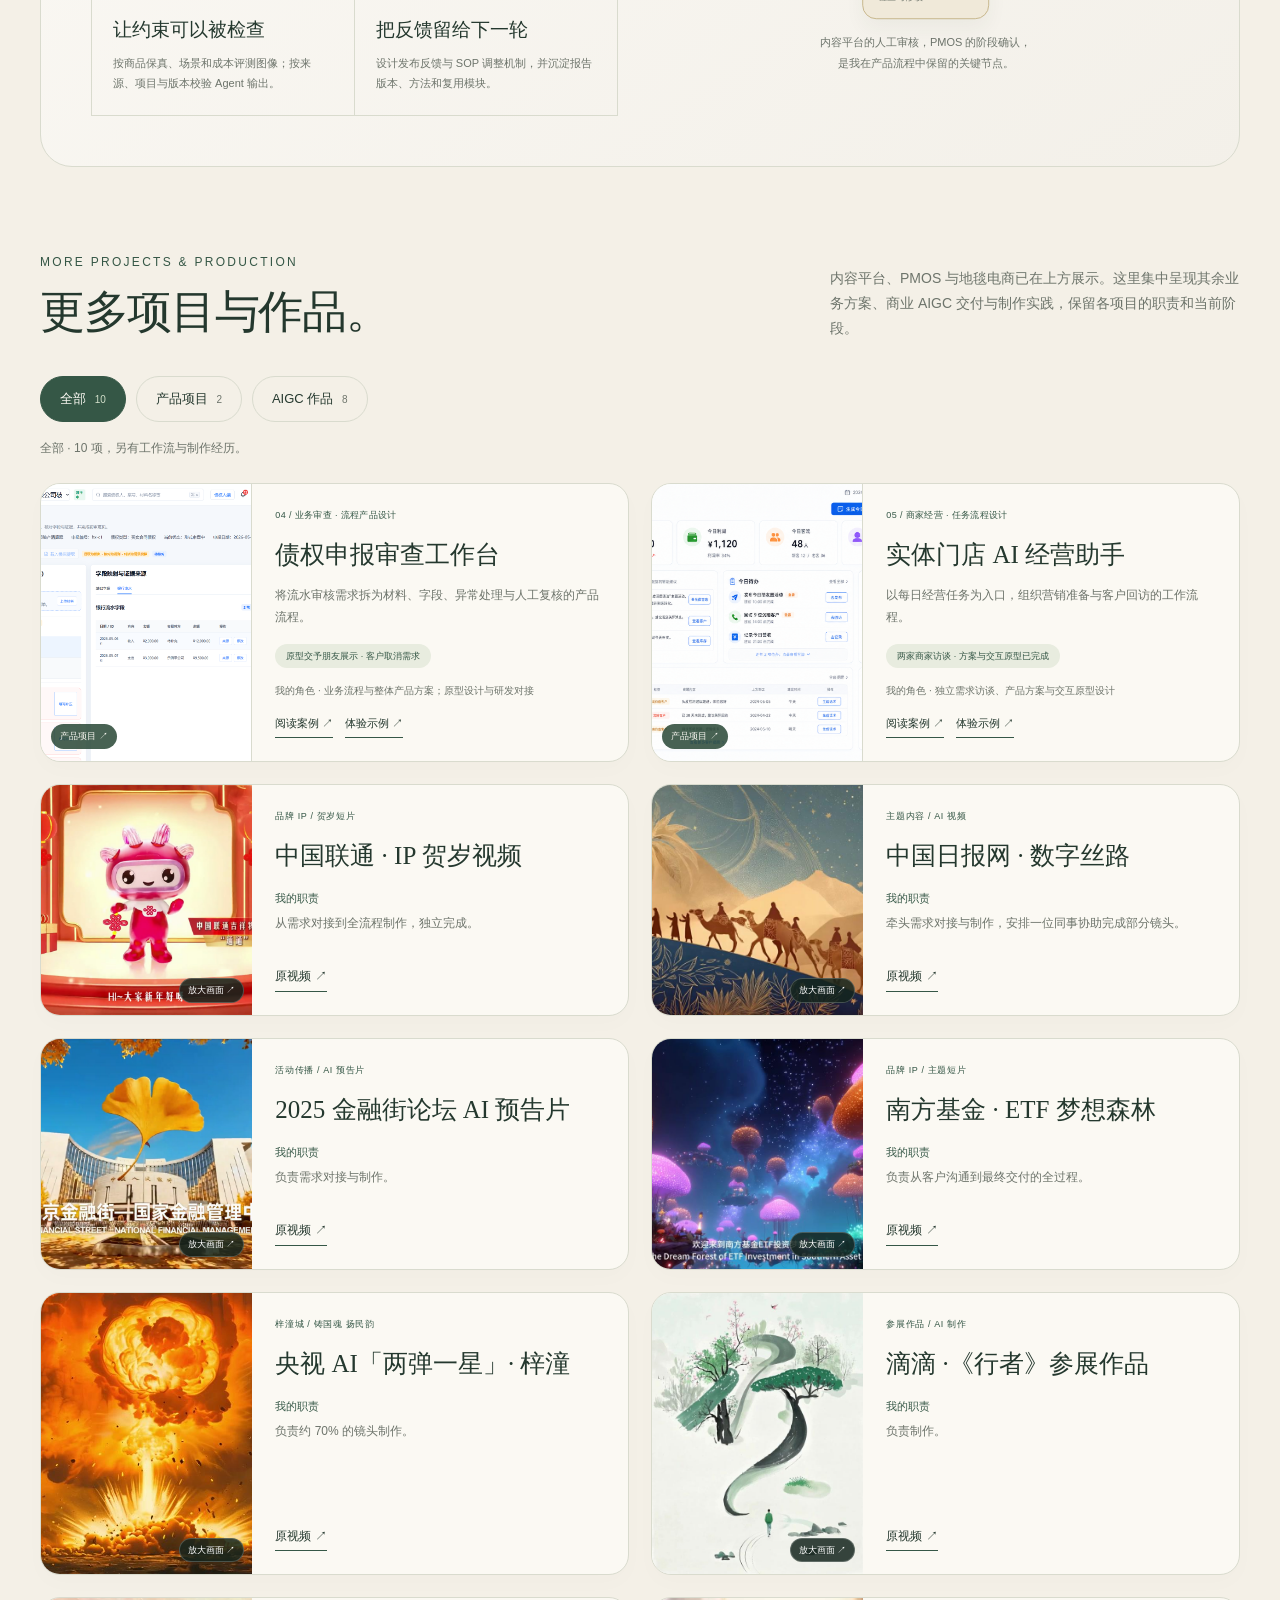
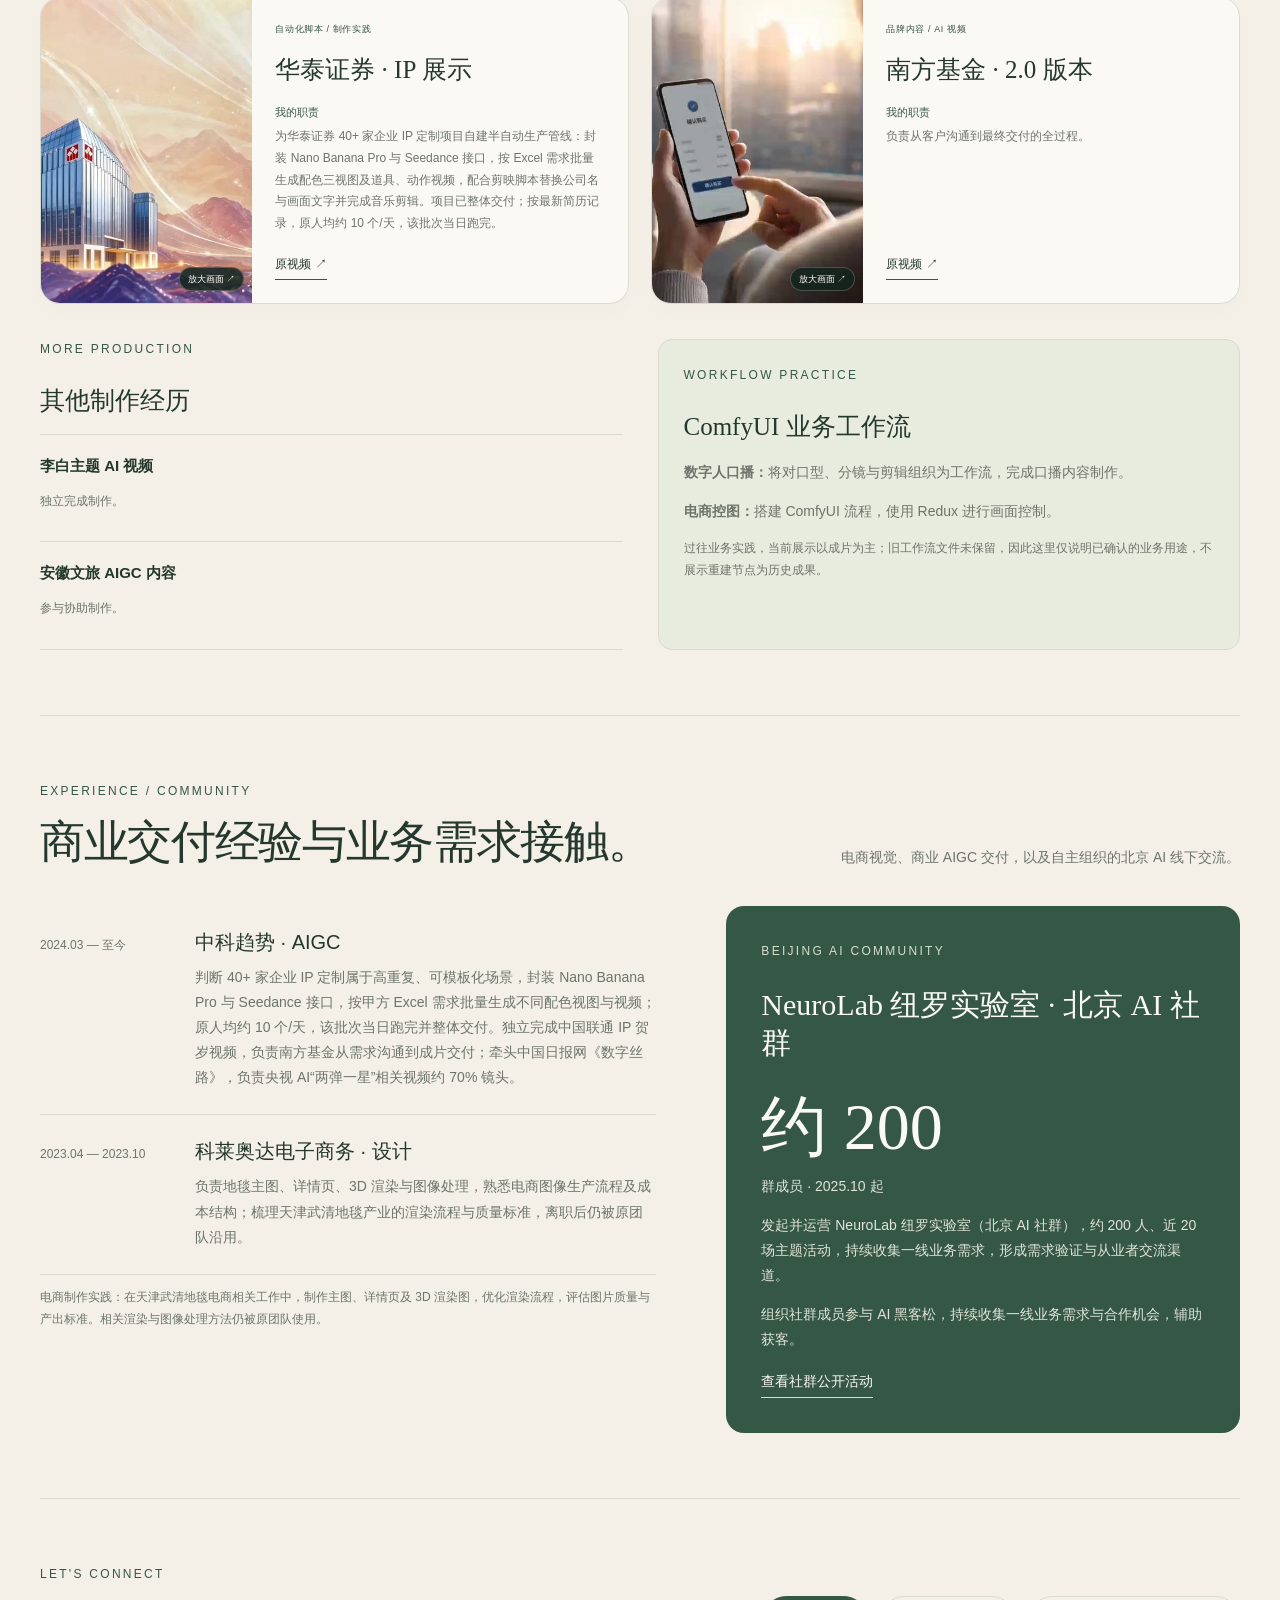
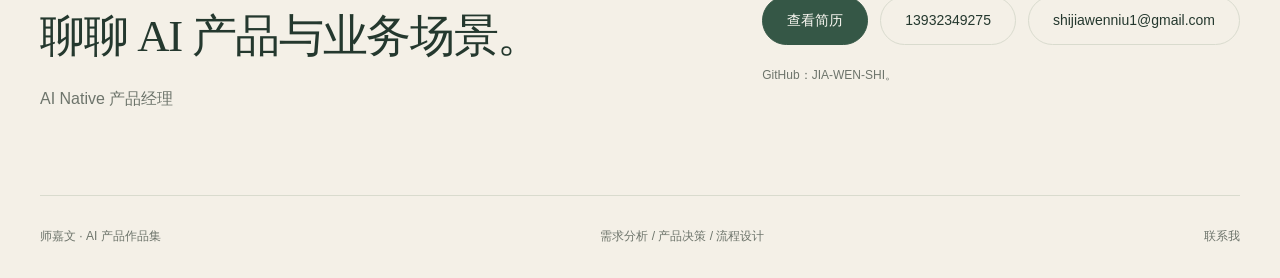
==== commit f50a2b9d: "Align portfolio copy with approved AI Native resume" ====
--- a/index.html
+++ b/index.html
@@ -8,8 +8,8 @@
   <link rel="icon" type="image/svg+xml" href="data:image/svg+xml,%3Csvg xmlns='http://www.w3.org/2000/svg' viewBox='0 0 40 40'%3E%3Crect width='40' height='40' rx='10' fill='%232f4b3e'/%3E%3Ctext x='20' y='28' font-size='27' text-anchor='middle' fill='%23f6f2e9'%3ES%3C/text%3E%3C/svg%3E">
   <link rel="stylesheet" href="styles.css?v=20261008-02">
   <link rel="stylesheet" href="home-layout.css?v=20261012-resume-inline-12">
-  <script defer src="content.js?v=20261019-resume-sync-18"></script>
-  <script defer src="app.js?v=20261019-resume-sync-18"></script>
+  <script defer src="content.js?v=20261023-content-alignment-20"></script>
+  <script defer src="app.js?v=20261023-content-alignment-20"></script>
 </head>
 <body>
   <a class="skip" href="#main">跳到正文</a>
